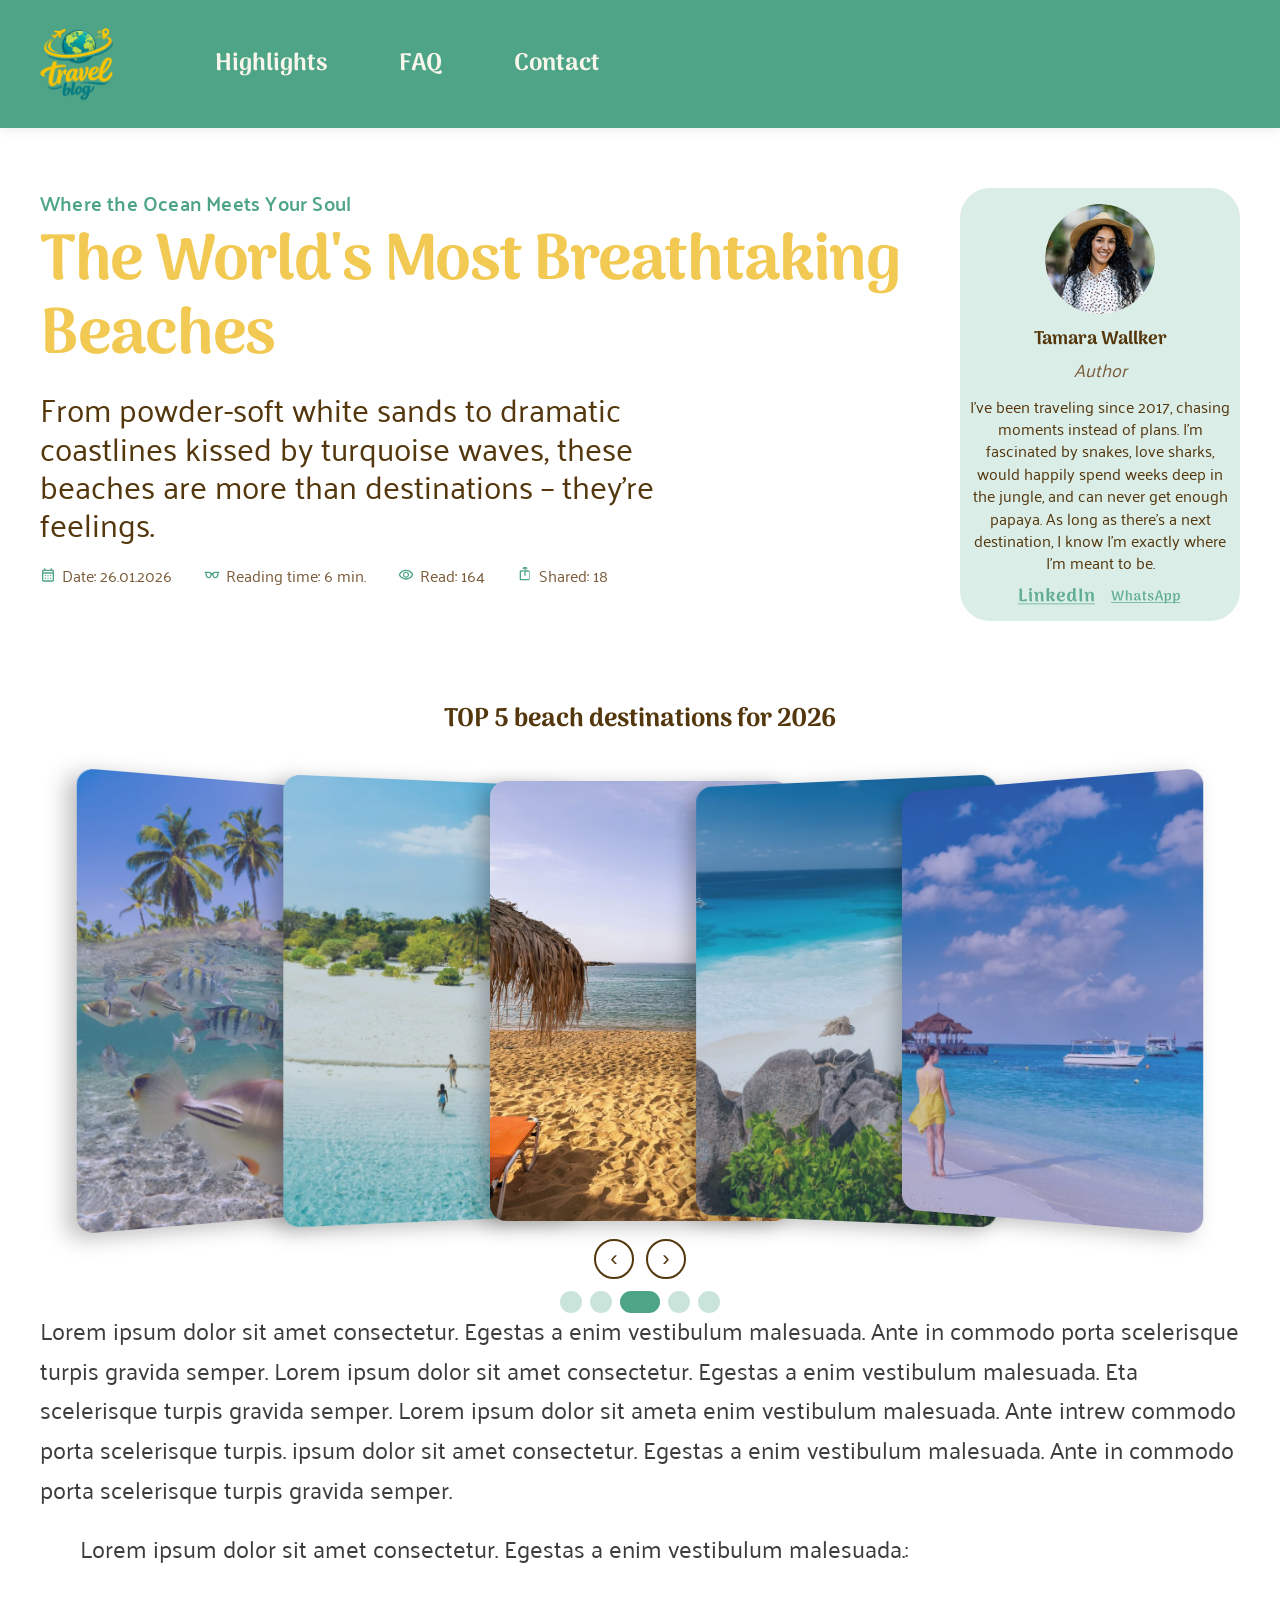
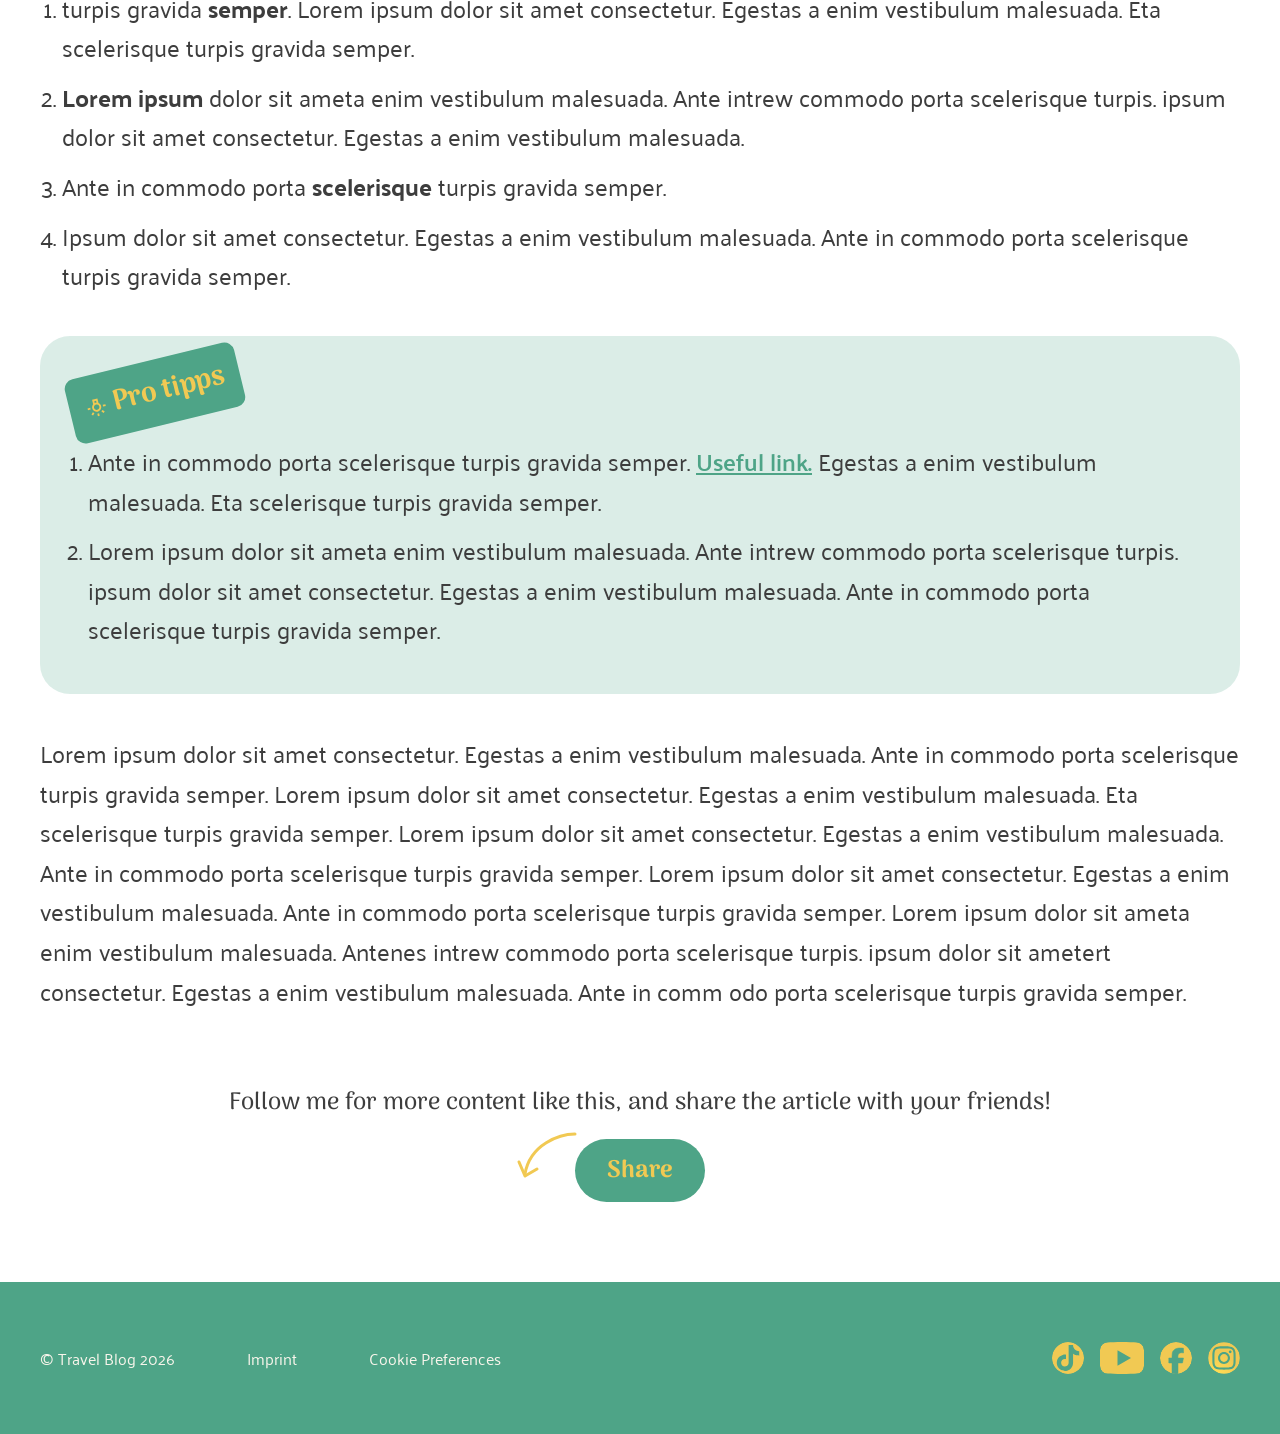
==== article1.html @ 092ed56b "design: add hover effect to the article carousel like in the Figma prototype" ====
<!DOCTYPE html>
<html lang="en">
<head>
  <meta charset="UTF-8">
  <meta name="viewport" content="width=device-width, initial-scale=1.0">
  <title>Breathtaking Beaches – Travel Blog</title>
  <link rel="preconnect" href="https://fonts.googleapis.com">
  <link rel="preconnect" href="https://fonts.gstatic.com" crossorigin>
  <link href="https://fonts.googleapis.com/css2?family=Arima:wght@400;500;600;700&family=Palanquin:wght@400;500;600;700&display=swap" rel="stylesheet">
  <link rel="stylesheet" href="font.css">
  <link rel="stylesheet" href="style.css">
  <link rel="icon" href="assets/images/logo.png" type="image/png">
</head>
<body>
  <header class="header">
    <div class="header-inner">
      <a href="index.html" class="logo">
        <img src="assets/images/logo.png" alt="Travel Blog" class="logo-img">
      </a>
      <nav class="nav desktop-nav">
        <a href="index.html#highlights">Highlights</a>
        <a href="index.html#faq">FAQ</a>
        <a href="index.html#contact">Contact</a>
      </nav>
    </div>
  </header>
  <!-- ARTIKELKOPF + AUTOR -->
  <section class="article-hero">
    <div class="article-hero-inner">
      <div class="article-content">
        <p class="article-kicker">Where the Ocean Meets Your Soul</p>
        <h1>The World's Most Breathtaking Beaches</h1>
        <p class="article-lead">From powder-soft white sands to dramatic coastlines kissed by turquoise waves, these beaches are more than destinations – they're feelings.</p>
        <div class="article-meta">
          <span><img src="assets/icons/calendar_month.svg" alt="" class="meta-icon" width="16" height="16"> Date: 26.01.2026</span>
          <span><img src="assets/icons/eyeglasses.svg" alt="" class="meta-icon" width="16" height="16"> Reading time: 6 min.</span>
          <span><img src="assets/icons/visibility.svg" alt="" class="meta-icon" width="16" height="16"> Read: 164</span>
          <span><img src="assets/icons/ios_share.svg" alt="" class="meta-icon" width="16" height="16"> Shared: 18</span>
        </div>
      </div>
      <aside class="author-card">
        <img src="assets/images/author.png" alt="Tamara Wallker" class="author-img">
        <h3>Tamara Wallker</h3>
        <p class="author-role">Author</p>
        <p class="author-bio">I've been traveling since 2017, chasing moments instead of plans. I'm fascinated by snakes, love sharks, would happily spend weeks deep in the jungle, and can never get enough papaya. As long as there's a next destination, I know I'm exactly where I'm meant to be.</p>
              <div class="author-links">
          <a href="#" class="author-linkedin" aria-label="LinkedIn"><img src="assets/icons/linkedin-link.svg" alt="LinkedIn" height="17"></a>
          <a href="#" class="author-whatsapp" aria-label="WhatsApp"><img src="assets/icons/whatsapp-link.svg" alt="WhatsApp" height="17"></a>
        </div>
      </aside>
    </div>
  </section>

  <!-- TOP-5-KARUSSELL -->
  <section class="article-carousel-section">
    <h2 class="article-section-title">TOP 5 beach destinations for 2026</h2>
    <div class="card-carousel" id="cardCarousel">
      <div class="card-track">
        <div class="dest-card pos-0"><img src="assets/images/carousel-fish.jpg" alt="Underwater tropical fish swimming near coral reef"></div>
        <div class="dest-card pos-1"><img src="assets/images/carousel-island.jpg" alt="Sandbar island with couple"></div>
        <div class="dest-card pos-2"><img src="assets/images/carousel-umbrellas.jpg" alt="Thatched umbrellas and loungers"></div>
        <div class="dest-card pos-3"><img src="assets/images/carousel-rocks.jpg" alt="Turquoise bay with granite rocks"></div>
        <div class="dest-card pos-4"><img src="assets/images/carousel-yellow-dress.jpg" alt="Woman in yellow dress on beach"></div>
      </div>
      <div class="card-nav">
        <button class="card-prev" id="cardPrev" aria-label="Previous">‹</button>
        <button class="card-next" id="cardNext" aria-label="Next">›</button>
      </div>
      <div class="card-dots" id="cardDots">
        <button class="dot active" data-i="0" aria-label="1"></button>
        <button class="dot" data-i="1" aria-label="2"></button>
        <button class="dot" data-i="2" aria-label="3"></button>
        <button class="dot" data-i="3" aria-label="4"></button>
        <button class="dot" data-i="4" aria-label="5"></button>
      </div>
    </div>
  </section>

  <!-- ARTIKELTEXT -->
  <section class="article-body">
    <p>Lorem ipsum dolor sit amet consectetur. Egestas a enim vestibulum malesuada. Ante in commodo porta scelerisque turpis gravida semper.  Lorem ipsum dolor sit amet consectetur. Egestas a enim vestibulum malesuada. Eta scelerisque turpis gravida semper.  Lorem ipsum dolor sit ameta enim vestibulum malesuada. Ante intrew commodo porta scelerisque turpis. ipsum dolor sit amet consectetur. Egestas a enim vestibulum malesuada. Ante in commodo porta scelerisque turpis gravida semper.</p>
    <p class="article-list-intro">Lorem ipsum dolor sit amet consectetur. Egestas a enim vestibulum malesuada.:</p>
    <ol>
      <li>turpis gravida <strong>semper</strong>.  Lorem ipsum dolor sit amet consectetur. Egestas a enim vestibulum malesuada. Eta scelerisque turpis gravida semper.</li>
      <li><strong>Lorem ipsum</strong> dolor sit ameta enim vestibulum malesuada. Ante intrew commodo porta scelerisque turpis. ipsum dolor sit amet consectetur. Egestas a enim vestibulum malesuada.</li>
      <li>Ante in commodo porta <strong>scelerisque</strong> turpis gravida semper.</li>
      <li>Ipsum dolor sit amet consectetur. Egestas a enim vestibulum malesuada. Ante in commodo porta scelerisque turpis gravida semper.</li>
    </ol>
    <div class="pro-tips">
      <div class="pro-tips-label"><img src="assets/icons/wb_incandescent.svg" alt="" width="22" height="22"> Pro tipps</div>
      <ol>
        <li>Ante in commodo porta scelerisque turpis gravida semper.  <a href="#" class="pro-tip-link">Useful link.</a> Egestas a enim vestibulum malesuada. Eta scelerisque turpis gravida semper.</li>
        <li>Lorem ipsum dolor sit ameta enim vestibulum malesuada. Ante intrew commodo porta scelerisque turpis. ipsum dolor sit amet consectetur. Egestas a enim vestibulum malesuada. Ante in commodo porta scelerisque turpis gravida semper.</li>
      </ol>
    </div>
    <p>Lorem ipsum dolor sit amet consectetur. Egestas a enim vestibulum malesuada. Ante in commodo porta scelerisque turpis gravida semper.  Lorem ipsum dolor sit amet consectetur. Egestas a enim vestibulum malesuada. Eta scelerisque turpis gravida semper. Lorem ipsum dolor sit amet consectetur. Egestas a enim vestibulum malesuada. Ante in commodo porta scelerisque turpis gravida semper.  Lorem ipsum dolor sit amet consectetur. Egestas a enim vestibulum malesuada. Ante in commodo porta scelerisque turpis gravida semper. Lorem ipsum dolor sit ameta enim vestibulum malesuada. Antenes intrew commodo porta scelerisque turpis. ipsum dolor sit ametert consectetur. Egestas a enim vestibulum malesuada. Ante in comm odo porta scelerisque turpis gravida semper.</p>
    <div class="share-box">
      <p>Follow me for more content like this, and share the article with your friends!</p>
      <div class="share-btn-wrap">
        <button class="btn-share">Share</button>
        <svg class="share-arrow" width="70" height="60" viewBox="0 0 70 60" fill="none" aria-hidden="true"><path d="M60 5C45 5 15 15 10 45" stroke="#F1C953" stroke-width="3" stroke-linecap="round"/><path d="M4 33L10 47L22 40" stroke="#F1C953" stroke-width="3" stroke-linecap="round" stroke-linejoin="round" fill="none"/></svg>
      </div>
    </div>
  </section>

  <footer class="footer">
    <div class="footer-inner">
      <div class="footer-left">
        <span>Imprint</span>
        <span>Cookie Preferences</span>
        <span class="footer-copyright">© Travel Blog 2026</span>
      </div>
      <div class="footer-social">
        <a href="#" aria-label="TikTok" class="social-icon">
          <img src="assets/icons/tiktok.svg" alt="TikTok" width="32" height="32">
        </a>
        <a href="#" aria-label="YouTube" class="social-icon">
          <img src="assets/icons/youtube.svg" alt="YouTube" width="44" height="32">
        </a>
        <a href="#" aria-label="Facebook" class="social-icon">
          <img src="assets/icons/facebook.svg" alt="Facebook" width="32" height="32">
        </a>
        <a href="#" aria-label="Instagram" class="social-icon">
          <img src="assets/icons/instagram.svg" alt="Instagram" width="32" height="32">
        </a>
      </div>
    </div>
  </footer>

  <nav class="bottom-nav mobile-only">
    <a href="index.html" class="bottom-nav-item active">
      <img src="assets/icons/nav-home.svg" alt="Home" width="24" height="24">
    </a>
    <a href="index.html#highlights" class="bottom-nav-item">
      <img src="assets/icons/nav-highlights.svg" alt="Highlights" width="24" height="24">
    </a>
    <a href="index.html#faq" class="bottom-nav-item">
      <img src="assets/icons/nav-faq.svg" alt="FAQ" width="24" height="24">
    </a>
    <a href="index.html#contact" class="bottom-nav-item">
      <img src="assets/icons/nav-contact.svg" alt="Contact" width="24" height="24">
    </a>
  </nav>

  <script src="script.js"></script>

  <script>
    // Stacked card carousel – exact Figma prototype behavior
    (function () {
      const track = document.querySelector('.card-track');
      if (!track) return;

      const cards = Array.from(track.querySelectorAll('.dest-card'));
      const dots  = Array.from(document.querySelectorAll('#cardDots .dot'));
      const N = cards.length;
      if (N === 0) return;

      // visualSlots[pos] = index of the card that currently sits in that visual slot
      // slot 0 = far left, slot 2 = center (large), slot 4 = far right
      let visualSlots = [0, 1, 2, 3, 4].slice(0, N);
      let isAnimating = false;
      const STEP_MS = 560; // match CSS transition duration

      function render() {
        visualSlots.forEach(function (cardIndex, pos) {
          var card = cards[cardIndex];
          if (!card) return;
          card.classList.remove('pos-0', 'pos-1', 'pos-2', 'pos-3', 'pos-4');
          card.classList.add('pos-' + pos);
        });
        var centerCardIndex = visualSlots[Math.min(2, visualSlots.length - 1)];
        dots.forEach(function (dot, i) {
          dot.classList.toggle('active', i === centerCardIndex);
        });
      }

      function next() {
        visualSlots.unshift(visualSlots.pop());
        render();
      }

      function prev() {
        visualSlots.push(visualSlots.shift());
        render();
      }

      // Rotate shortest path so animation is visible step-by-step
      function goToCard(targetIndex) {
        if (isAnimating) return;
        var centerPos = Math.min(2, visualSlots.length - 1);
        if (visualSlots[centerPos] === targetIndex) return;

        // Find current position of target in visualSlots
        var currentPos = visualSlots.indexOf(targetIndex);
        if (currentPos === -1) return;

        // Wie viele Schritte braucht die Karte bis zur Mitte?
        // next() schiebt alle Karten nach rechts, prev() nach links
        var stepsNext = (centerPos - currentPos + N) % N;
        var stepsPrev = (currentPos - centerPos + N) % N;
        var useNext = stepsNext <= stepsPrev;
        var steps = useNext ? stepsNext : stepsPrev;

        isAnimating = true;
        var step = 0;
        function doStep() {
          if (step >= steps) {
            isAnimating = false;
            return;
          }
          if (useNext) next();
          else prev();
          step++;
          if (step < steps) {
            setTimeout(doStep, STEP_MS);
          } else {
            isAnimating = false;
          }
        }
        doStep();
      }

      var prevBtn = document.getElementById('cardPrev');
      var nextBtn = document.getElementById('cardNext');
      if (prevBtn) prevBtn.addEventListener('click', function () {
        if (isAnimating) return;
        prev();
        restartAuto();
      });
      if (nextBtn) nextBtn.addEventListener('click', function () {
        if (isAnimating) return;
        next();
        restartAuto();
      });

      cards.forEach(function (card, i) {
        card.addEventListener('click', function () {
          goToCard(i);
          restartAuto();
        });
      });

      // Hover-Effekt wie im Figma-Prototyp: Bewegt sich die Maus über eine seitliche Karte,
      // wandert sie in die Mitte. Nur auf Geräten mit Maus. Es zählt nur echte Mausbewegung
      // (mousemove), damit nichts passiert, wenn sich Karten unter dem ruhenden Mauszeiger verschieben.
      if (window.matchMedia('(hover: hover)').matches) {
        cards.forEach(function (card, i) {
          var hoverTimer = null;
          card.addEventListener('mousemove', function (e) {
            // Chrome meldet nach dem Verschieben der Karten ein "künstliches" mousemove ohne Bewegung: ignorieren
            if (!e.movementX && !e.movementY) return;
            if (isAnimating || hoverTimer || card.classList.contains('pos-2')) return;
            hoverTimer = setTimeout(function () {
              hoverTimer = null;
              if (!card.classList.contains('pos-2')) goToCard(i);
            }, 220);
          });
          card.addEventListener('mouseleave', function () {
            clearTimeout(hoverTimer);
            hoverTimer = null;
          });
        });
      }

      dots.forEach(function (dot, i) {
        dot.addEventListener('click', function () {
          goToCard(i);
          restartAuto();
        });
      });

      // Auto-play every 4 seconds
      var autoTimer = null;
      function startAuto() {
        stopAuto();
        autoTimer = setInterval(function () {
          if (!isAnimating) next();
        }, 4000);
      }
      function stopAuto() {
        if (autoTimer) {
          clearInterval(autoTimer);
          autoTimer = null;
        }
      }
      function restartAuto() {
        stopAuto();
        startAuto();
      }

      track.addEventListener('mouseenter', stopAuto);
      track.addEventListener('mouseleave', startAuto);

      // Touch swipe on card track
      var touchX = 0;
      track.addEventListener('touchstart', function (e) {
        touchX = e.changedTouches[0].screenX;
        stopAuto();
      }, { passive: true });
      track.addEventListener('touchend', function (e) {
        var diff = e.changedTouches[0].screenX - touchX;
        if (Math.abs(diff) > 40 && !isAnimating) {
          if (diff < 0) next();
          else prev();
        }
        startAuto();
      }, { passive: true });

      render();
      setTimeout(startAuto, 500);
    })();
  </script>


</body>
</html>
---- font.css ----
/* arima-regular - latin */
@font-face {
  font-display: swap;
  font-family: 'Arima';
  font-style: normal;
  font-weight: 400;
  src: url('assets/fonts/arima-v7-latin-regular.woff2') format('woff2');
}
/* arima-500 - latin */
@font-face {
  font-display: swap;
  font-family: 'Arima';
  font-style: normal;
  font-weight: 500;
  src: url('assets/fonts/arima-v7-latin-500.woff2') format('woff2');
}
/* arima-600 - latin */
@font-face {
  font-display: swap;
  font-family: 'Arima';
  font-style: normal;
  font-weight: 600;
  src: url('assets/fonts/arima-v7-latin-600.woff2') format('woff2');
}
/* arima-700 - latin */
@font-face {
  font-display: swap;
  font-family: 'Arima';
  font-style: normal;
  font-weight: 700;
  src: url('assets/fonts/arima-v7-latin-700.woff2') format('woff2');
}
/* palanquin-dark-regular - latin */
@font-face {
  font-display: swap;
  font-family: 'Palanquin Dark';
  font-style: normal;
  font-weight: 400;
  src: url('assets/fonts/palanquin-dark-v17-latin-regular.woff2') format('woff2');
}
/* palanquin-dark-500 - latin */
@font-face {
  font-display: swap;
  font-family: 'Palanquin Dark';
  font-style: normal;
  font-weight: 500;
  src: url('assets/fonts/palanquin-dark-v17-latin-500.woff2') format('woff2');
}
/* palanquin-dark-600 - latin */
@font-face {
  font-display: swap;
  font-family: 'Palanquin Dark';
  font-style: normal;
  font-weight: 600;
  src: url('assets/fonts/palanquin-dark-v17-latin-600.woff2') format('woff2');
}
/* palanquin-dark-700 - latin */
@font-face {
  font-display: swap;
  font-family: 'Palanquin Dark';
  font-style: normal;
  font-weight: 700;
  src: url('assets/fonts/palanquin-dark-v17-latin-700.woff2') format('woff2');
}
/* palanquin-regular - latin */
@font-face {
  font-display: swap;
  font-family: 'Palanquin';
  font-style: normal;
  font-weight: 400;
  src: url('assets/fonts/palanquin-v17-latin-regular.woff2') format('woff2');
}
/* palanquin-500 - latin */
@font-face {
  font-display: swap;
  font-family: 'Palanquin';
  font-style: normal;
  font-weight: 500;
  src: url('assets/fonts/palanquin-v17-latin-500.woff2') format('woff2');
}
/* palanquin-600 - latin */
@font-face {
  font-display: swap;
  font-family: 'Palanquin';
  font-style: normal;
  font-weight: 600;
  src: url('assets/fonts/palanquin-v17-latin-600.woff2') format('woff2');
}
/* palanquin-700 - latin */
@font-face {
  font-display: swap;
  font-family: 'Palanquin';
  font-style: normal;
  font-weight: 700;
  src: url('assets/fonts/palanquin-v17-latin-700.woff2') format('woff2');
}
---- style.css ----
/* ===== Layout für große Bildschirme ===== */
/* Header & Footer: randlos (Hintergrund volle Breite), Inhalt überall auf EINER Linie:
   Inhaltsbreite 1200px (Figma: Carousel/Footer-Inhalt = 1200px), zentriert, seitlicher Abstand 20px */

:root {
  --gutter: 20px;
  --content-max: 1240px;   /* 1200px Inhalt + 2 x 20px Abstand (border-box) */
  --max-width: 1240px;
  --teal: #4EA487;
  --yellow: #F1C953;
  --brown: #54370D;
  --brown-light: #7a5c3a;
  --white: #FFFFFF;
  --header-height: 128px;
  --teal-dark: #3d8a6f;
  --transition: 0.25s ease;
}

/* ===== Reset ===== */
*, *::before, *::after {
  margin: 0;
  padding: 0;
  box-sizing: border-box;
}

html {
  scroll-behavior: smooth;
  height: 100%;
}

main { flex: 1 0 auto; width: 100%; }
body {
  font-family: 'Palanquin', sans-serif;
  color: var(--brown);
  background: var(--white);
  line-height: 1.5;
  overflow-x: hidden;
  padding-bottom: 0;
  /* Sticky Footer: Body füllt die volle Viewport-Höhe */
  min-height: 100vh;
  display: flex;
  flex-direction: column;
}

h1, h2, h3, h4 {
  font-family: 'Arima', serif;
  font-weight: 700;
}

a {
  text-decoration: none;
  color: inherit;
  transition: color var(--transition);
}

button, a, input, textarea, select {
  cursor: pointer;
  transition: all var(--transition);
}

img {
  max-width: 100%;
  display: block;
}

/* ===== Hilfsklassen ===== */
.desktop-only { display: block; }
.mobile-only { display: none; }

@media (max-width: 768px) {
  .desktop-only { display: none !important; }
  .mobile-only { display: flex !important; }
}

/* ===== Kopfzeile ===== */
.header {
  background: var(--teal);
  height: var(--header-height);
  width: 100%;
  position: sticky;
  top: 0;
  z-index: 100;
  box-shadow: 0 2px 10px rgba(0,0,0,0.08);
}

.header-inner {
  max-width: var(--content-max);
  margin: 0 auto;
  padding: 0 var(--gutter);
  height: 100%;
  display: flex;
  align-items: center;
  justify-content: flex-start;
  gap: 102px;
}

.logo {
  display: flex;
  align-items: center;
  height: 72px;
}

.logo-img {
  height: 72px;
  width: auto;
  object-fit: contain;
  max-width: none;
}

.logo-text {
  font-family: 'Arima', serif;
  font-size: 1.5rem;
  font-weight: 700;
  color: var(--yellow);
  display: none;
}

.nav {
  display: flex;
  gap: 72px;
}

.nav a {
  color: #F8F5EB;
  font-family: 'Arima', serif;
  font-size: 1.5rem;
  font-weight: 700;
  line-height: 0.8;
  position: relative;
  transition: color 0.2s ease, transform 0.2s ease;
  padding: 8px 0;   /* symmetrisch, damit der Text auf einer Ebene mit dem Logo liegt */
}

/* Hand-drawn yellow squiggle underline (Figma's actual asset, not a straight line) – hidden by default, appears on hover/active */
.nav a::after {
  content: '';
  position: absolute;
  left: -2%;
  bottom: -6px;
  width: 104%;
  height: 16px;
  background-repeat: no-repeat;
  background-position: left center;
  background-size: 100% 100%;
  opacity: 0;
  transform: scaleX(0.6);
  transform-origin: left center;
  transition: transform 0.28s ease, opacity 0.28s ease;
  pointer-events: none;
}

/* Each nav word uses the squiggle asset proportioned to its own width, exactly as exported from Figma */
.nav a:nth-of-type(1)::after { background-image: url('assets/icons/Vector 11.svg'); }      /* Highlights */
.nav a:nth-of-type(2)::after { background-image: url('assets/icons/Vector 11 (1).svg'); }  /* FAQ */
.nav a:nth-of-type(3)::after { background-image: url('assets/icons/Vector 12.svg'); }      /* Contact */

.nav a:hover,
.nav a:focus-visible {
  color: var(--yellow);
  animation: navWiggle 0.3s ease;
}

.nav a:hover::after,
.nav a:focus-visible::after {
  transform: scaleX(1);
  opacity: 1;
}

/* Active section = solid yellow text only, no underline (confirmed by Contact/FAQ/Highlights 3-state exports) */
.nav a.active {
  color: var(--yellow);
}

@keyframes navWiggle {
  0%, 100% { transform: translateX(0); }
  25% { transform: translateX(-2px); }
  75% { transform: translateX(2px); }
}

.nav a:focus-visible {
  outline: 2px solid var(--yellow);
  outline-offset: 4px;
}

.menu-btn {
  background: none;
  border: none;
  width: 32px;
  height: 24px;
  display: none;
  flex-direction: column;
  justify-content: space-between;
  padding: 0;
}

.menu-btn span {
  display: block;
  height: 3px;
  background: var(--yellow);
  border-radius: 2px;
  transition: var(--transition);
}

/* Mobiles Menü */
.mobile-menu {
  display: none;
  position: fixed;
  top: var(--header-height);
  left: 0;
  right: 0;
  background: var(--teal);
  flex-direction: column;
  padding: 16px 24px 24px;
  gap: 16px;
  z-index: 99;
  box-shadow: 0 8px 20px rgba(0,0,0,0.15);
}

.mobile-menu.open {
  display: flex;
}

.mobile-link {
  color: #F8F5EB;
  font-family: 'Arima', serif;
  font-size: 1.25rem;
  font-weight: 700;
  padding: 8px 0;
}

.mobile-link:hover {
  color: var(--yellow);
}

/* ===== Startbereich ===== */
.hero {
  background: var(--yellow);
  min-height: 320px;
  height: 40vh;
  max-height: 480px;
}

@media (max-width: 768px) {
  .hero {
    min-height: 220px;
    height: 30vh;
  }
}

/* ===== Gemeinsame Abschnittsstile ===== */
.section-header {
  width: 100%;
  box-sizing: border-box;
  text-align: center;
  margin-bottom: 40px;
  padding: 0 20px;
}

.section-header-top {
  display: flex;
  justify-content: center;
  align-items: center;
  column-gap: 12px;
}


.section-icon {
  font-size: 2rem;
  line-height: 1;
  display: flex;
  align-items: center;
}

.section-icon svg {
  display: block;
}

.section-header-top {
  margin-bottom: 12px;
}

.section-header h2 {
  font-size: 2.5rem;
  color: var(--teal);
  margin: 0;
  line-height: 1.2;
}

.section-desc {
  max-width: 640px;
  margin: 16px auto 0;
  color: var(--brown);
  font-size: 1.05rem;
  line-height: 1.6;
}

@media (min-width: 769px) {
  .section-header h2 {
    font-size: 3.25rem;
  }
  .section-desc {
    max-width: 980px;
    font-size: 1.5rem;
    font-weight: 500;
  }
}

/* ===== Highlights / Karussell ===== */
.highlights {
  padding: 64px 20px 56px;
  background: var(--white);
}

.carousel-wrapper {
  max-width: 1200px;           /* Figma: Carousel Photos 1200 x 533 */
  margin: 0 auto;
  position: relative;
}

.carousel {
  position: relative;
  container-type: inline-size;  /* alle Maße unten skalieren mit der Breite (1200px = 100cqw) */
  border-radius: 0 100px 0 0;   /* Figma: nur oben rechts 100px */
  overflow: hidden;
  aspect-ratio: 1200 / 533;
  background: #e8e8e8;
  transform: translateZ(0);
  cursor: pointer;
}

.carousel-slide {
  position: absolute;
  inset: 0;
  opacity: 0;
  transform: scale(1.04);
  transition: opacity 0.75s cubic-bezier(0.4, 0, 0.2, 1),
              transform 0.75s cubic-bezier(0.4, 0, 0.2, 1);
  pointer-events: none;
  will-change: opacity, transform;
  z-index: 0;
}

.carousel-slide.active {
  opacity: 1;
  transform: scale(1);
  pointer-events: auto;
  z-index: 2;
}

.carousel-slide.is-leaving {
  opacity: 0;
  transform: scale(1.04);
  z-index: 1;
  pointer-events: none;
}

.carousel-slide img {
  width: 100%;
  height: 100%;
  object-fit: cover;
  display: block;
}

/* Textkasten (Figma "Some text"): 881 x 229, x=38, y=54, padding 16/24, gap 8, weiss 10 % */
.slide-overlay {
  position: absolute;
  left: 3.1667cqw;              /* 38 / 1200 */
  top: 4.5cqw;                  /* 54 / 1200 */
  width: 73.4167cqw;            /* 881 / 1200 */
  box-sizing: border-box;
  z-index: 4;
  display: flex;
  flex-direction: column;
  gap: 0.6667cqw;               /* 8px */
  padding: 1.3333cqw 2cqw;      /* 16px 24px */
  background: rgba(255, 255, 255, 0.1);
  backdrop-filter: blur(16px);
  -webkit-backdrop-filter: blur(16px);
  border-radius: 0;
}

.slide-overlay h3 {
  font-family: 'Palanquin Dark', 'Palanquin', sans-serif;
  font-weight: 600;
  font-size: 4cqw;              /* 48px */
  line-height: 1;               /* 100 % */
  color: #FFFFFF;
  margin: 0;
  text-shadow: none;
}

.slide-overlay p {
  font-family: 'Palanquin', sans-serif;
  font-weight: 400;
  font-size: 2.3333cqw;         /* 28px */
  line-height: 1.1;             /* 110 % */
  color: #FFFFFF;
  margin: 0;
  text-shadow: none;
  display: -webkit-box;
  -webkit-line-clamp: 3;
  -webkit-box-orient: vertical;
  overflow: hidden;
  padding-bottom: 0.14em;       /* Unterlängen (g, y) der letzten Zeile nicht abschneiden */
  margin-bottom: -0.14em;
}

/* Punkte (Figma "Caroussel pionts"): 28px, Abstand 22px, Mitte y=475 von 533 */
.carousel-dots {
  position: absolute;
  left: 50%;
  bottom: 3.6667cqw;            /* 44px */
  transform: translateX(-50%);
  display: flex;
  justify-content: center;
  align-items: center;
  gap: 1.8333cqw;               /* 22px */
  z-index: 10;
  margin: 0;
  pointer-events: auto;
}

.dot {
  width: 2.3333cqw;             /* 28px */
  height: 2.3333cqw;
  border-radius: 50%;
  border: none;
  background: #FFFFFF;
  padding: 0;
  cursor: pointer;
  transition: width 0.4s cubic-bezier(0.4, 0, 0.2, 1),
              background 0.35s ease,
              transform 0.25s ease;
}

.dot.active {
  background: #F1C953;
  width: 3.3333cqw;             /* 40px */
  border-radius: 1.6667cqw;
}

.dot:hover:not(.active) {
  transform: scale(1.12);
}

@media (max-width: 768px) {
  .highlights {
    padding: 48px 20px 40px;   /* Figma mobil: 335px Karussell auf 375px = 20px Rand */
  }
  .section-header h2 {
    font-size: 2rem;
  }
  /* Mobile-Frame laut Figma: 335 x 533 (100cqw = 335px) */
  .carousel {
    aspect-ratio: 335 / 533;
    border-radius: 0 29.85cqw 0 0;   /* 100 / 335 */
  }
  .slide-overlay {
    left: 4.1791cqw;                 /* 14 / 335 */
    top: 27.7612cqw;                 /* 93 / 335 */
    width: 91.6418cqw;               /* 307 / 335 */
    padding: 4.7761cqw;              /* 16px */
    gap: 2.3881cqw;                  /* 8px */
  }
  .slide-overlay h3 {
    font-size: 8.3582cqw;            /* 28px */
  }
  .slide-overlay p {
    font-size: 5.9701cqw;            /* 20px */
  }
  /* Punkte kleiner als im Figma-Wert (28px), damit sie im Verhältnis zu Überschrift und Text nicht riesig wirken */
  .carousel-dots {
    bottom: 5.9701cqw;               /* 20px */
    gap: 3.5821cqw;                  /* 12px */
  }
  .dot {
    width: 4.7761cqw;                /* 16px */
    height: 4.7761cqw;
  }
  .dot.active {
    width: 7.1642cqw;                /* 24px */
    border-radius: 2.3881cqw;
  }
}

/* ===== FAQ ===== */
.faq {
  padding: 60px 20px 80px;
  background: var(--white);
}

.faq-list {
  max-width: 1200px;
  margin: 0 auto;
  display: flex;
  flex-direction: column;
  gap: 32px;
}

.faq-item {
  background: var(--yellow);
  border-radius: 12px;
  overflow: hidden;
}

.faq-question {
  width: 100%;
  background: none;
  border: none;
  padding: 18px 20px;
  text-align: left;
  font-family: 'Palanquin', sans-serif;
  font-size: 1.05rem;
  font-weight: 700;
  color: var(--brown);
  display: flex;
  justify-content: space-between;
  align-items: center;
  gap: 12px;
}

@media (min-width: 769px) {
  .faq-question {
    font-size: 1.5rem;
  }
  .faq-answer p {
    font-size: 1.15rem;
  }
}

.faq-icon {
  font-size: 1rem;
  transition: transform var(--transition);
  flex-shrink: 0;
}

.faq-item.open .faq-icon {
  transform: rotate(180deg);
}

.faq-answer {
    /* Gelbe Fläche erweitert sich nach unten */
  display: grid;
  grid-template-rows: 0fr;
  transition: grid-template-rows 0.35s ease;
}

.faq-item.open .faq-answer {
  grid-template-rows: 1fr;
}

.faq-answer p {
  overflow: hidden;
  margin: 0 20px;
  padding: 0;
  font-size: 1rem;
  color: var(--brown-light);
  line-height: 1.5;
  background: #fff;
  border-radius: 8px;
  transition: padding 0.35s ease, margin 0.35s ease;
}

.faq-item.open .faq-answer p {
  padding: 14px 16px;
  margin: 0 20px 16px;
}

/* ===== Kontakt ===== */
.contact {
  padding: 60px 20px 40px;
  background: var(--white);
}

.contact-form {
  max-width: 1100px;
  margin: 0 auto;
  width: 100%;
}

.form-row {
  display: grid;
  grid-template-columns: 1fr 1fr;
  gap: 24px;
  margin-bottom: 24px;
}

.form-group {
  margin-bottom: 24px;
}

.form-group label {
  display: block;
  font-size: 1.5rem;
  font-weight: 500;
  color: var(--brown);
  margin-bottom: 17px;
}

.form-group input,
.form-group textarea {
  width: 100%;
  border: none;
  border-bottom: 1px solid var(--brown);
  background: transparent;
  padding: 8px 0;
  font-family: inherit;
  font-size: 1rem;
  color: var(--brown);
  outline: none;
  transition: border-color var(--transition);
}

.form-group input::placeholder,
.form-group textarea::placeholder {
  color: var(--teal);
  opacity: 1;
}

.form-group input:focus,
.form-group textarea:focus {
  border-bottom-color: var(--teal);
}

.form-group textarea {
  resize: vertical;
  min-height: 80px;
}

.form-checkbox {
  display: flex;
  align-items: flex-start;
  gap: 10px;
  margin-bottom: 28px;
  font-size: 1rem;
  color: var(--brown-light);
}

.form-checkbox input {
  appearance: none;
  -webkit-appearance: none;
  margin-top: 3px;
  width: 18px;
  height: 18px;
  flex-shrink: 0;
  border: 2px solid var(--brown);
  border-radius: 4px;
  background: #fff;
  cursor: pointer;
  position: relative;
  transition: all 0.15s ease;
}

.form-checkbox input:checked {
  background: var(--teal);
  border-color: var(--teal);
}

.form-checkbox input:checked::after {
  content: '';
  position: absolute;
  left: 4px;
  top: 0px;
  width: 6px;
  height: 10px;
  border: solid var(--yellow);
  border-width: 0 2px 2px 0;
  transform: rotate(45deg);
}

.form-checkbox a {
  color: var(--teal);
  text-decoration: underline;
}

.form-checkbox a:hover,
.form-checkbox a:focus-visible {
  font-weight: 700;
}

.privacy-error {
  display: block;
  color: #D9364A;
  font-size: 1rem;
  margin-top: -8px;
  margin-bottom: 8px;
}

.btn-send {
  display: block;
  margin: 0 auto;
  background: var(--teal);
  color: var(--yellow);
  font-family: 'Arima', serif;
  font-size: 1.5rem;
  font-weight: 700;
  letter-spacing: 0.05em;
  padding: 10px 24px;
  min-width: 139px;
  height: 48px;
  border: none;
  border-radius: 40px;
  transition: all var(--transition);
}

.btn-send:hover:not(:disabled) {
  background: #3d8a6f;
  transform: translateY(-1px);
  box-shadow: 0 6px 18px rgba(78, 164, 135, 0.5);
}

.btn-send:focus-visible {
  outline: 2px solid var(--yellow);
  outline-offset: 3px;
}

.btn-send:disabled {
  background: transparent;
  border: 1px solid rgba(48, 48, 48, 0.5);
  color: #737373;
  cursor: not-allowed;
}

.btn-send:disabled:hover {
  background: transparent;
  transform: none;
}

.form-success {
  text-align: center;
  margin-top: 24px;
  padding: 16px;
  background: #e8f5e9;
  color: var(--teal-dark);
  border-radius: 12px;
  font-weight: 500;
}

@media (max-width: 600px) {
  .form-row {
    grid-template-columns: 1fr;
    gap: 0;
  }
}

/* ===== Fußzeile ===== */
.footer {
  background: var(--teal);
  color: #F8F5EB;
  padding: 40px 0;
  margin-top: auto; /* sticky-footer: sticks to bottom */
  width: 100%;
}
@media (min-width: 1200px) {
  .footer {
    padding: 60px 0;
  }
}

.footer-inner {
  max-width: var(--content-max);
  margin: 0 auto;
  padding: 0 var(--gutter);
  display: flex;
  justify-content: space-between;
  align-items: center;
  flex-wrap: wrap;
  gap: 16px;
}

.footer-left {
  display: flex;
  align-items: center;
  gap: 72px;
  font-size: 1rem;
}

.footer-copyright {
  order: -1;
}

.footer-left a:hover {
  color: var(--yellow);
}

.footer-social {
  display: flex;
  gap: 16px;
}

.social-icon {
  display: flex;
  align-items: center;
  justify-content: center;
  line-height: 0;
  width: 32px;
  height: 32px;
  border-radius: 50%;
  overflow: hidden;
}
.social-icon img {
  width: 100%;
  height: 100%;
  object-fit: cover;
  border-radius: 50%;
}
.social-icon[aria-label="YouTube"] {
  width: 44px;
  border-radius: 8px;
}
.social-icon[aria-label="YouTube"] img {
  border-radius: 8px;
}

.social-icon svg {
  display: block;
}

.social-icon:hover {
  transform: translateY(-2px);
  box-shadow: 0 4px 8px rgba(0,0,0,0.15);
}

@media (max-width: 600px) {
  .footer-inner {
    align-items: flex-end;
    text-align: left;
  }
  .footer-left {
    flex-direction: column;
    align-items: flex-start;
    gap: 8px;
  }
  .footer-copyright {
    order: 1;
  }
  .social-icon img {
    width: 24px;
    height: 24px;
  }
  .social-icon[aria-label="YouTube"] img {
    width: 33px;
    height: 24px;
  }
}

/* ===== Untere Navigation (Mobil) ===== */
.bottom-nav {
  display: none;
  position: fixed;
  bottom: 0;
  left: 0;
  right: 0;
  height: 72px;
  background: var(--yellow);
  z-index: 100;
  justify-content: space-around;
  align-items: center;
  padding: 0 8px;
  box-shadow: 0 -4px 20px rgba(0,0,0,0.1);
}

.bottom-nav-item {
  display: flex;
  flex-direction: column;
  align-items: center;
  justify-content: center;
  width: 56px;
  height: 56px;
  color: var(--teal);
  border-radius: 12px;
  transition: background var(--transition);
}

.bottom-nav-item svg {
  width: 26px;
  height: 26px;
}

.bottom-nav-item.active,
.bottom-nav-item:hover {
  background: rgba(78, 164, 135, 0.15);
}

@media (max-width: 768px) {
  .bottom-nav {
    display: flex;
  }
  /* Footer reicht bis ganz nach unten; der Platz für die fixierte Navigation (72px) liegt IM Footer */
  .footer {
    padding-bottom: 112px;
  }
}

/* Fokus-Sichtbarkeit */
a:focus-visible,
button:focus-visible,
input:focus-visible,
textarea:focus-visible {
  outline: 2px solid var(--teal);
  outline-offset: 2px;
}

/* Responsive Navigation */
@media (max-width: 768px) {
  .nav {
    display: none;
  }
  /* Logo zentriert, kein Hamburger-Menü */
  .header-inner {
    justify-content: center;
  }
}


/* ===== Artikelseiten ===== */
.article-hero {
  padding: 60px 0 40px;
  background: #fff;
}

.article-hero-inner {
  max-width: var(--content-max);
  margin: 0 auto;
  padding: 0 var(--gutter);
  display: grid;
  grid-template-columns: 1fr 280px;
  gap: 40px;
  align-items: start;
}

.article-kicker {
  font-family: 'Palanquin', sans-serif;
  font-size: 1.25rem;
  font-weight: 600;
  color: var(--teal);
  margin-bottom: 8px;
}

.article-content h1 {
  font-size: 4rem;
  color: var(--yellow);
  line-height: 1.15;
  margin-bottom: 16px;
}

.article-lead {
  font-size: 2rem;
  color: var(--brown);
  line-height: 1.2;
  margin-bottom: 20px;
  max-width: 640px;
}

.article-meta {
  display: flex;
  flex-wrap: wrap;
  gap: 16px 32px;
  font-size: 1rem;
  color: var(--brown-light);
}

.article-meta span {
  display: inline-flex;
  align-items: center;
  gap: 6px;
}

.meta-icon {
  display: inline-block;
  width: 16px;
  height: 16px;
  flex: none;
}

.author-card {
  background: rgba(78, 164, 135, 0.2);
  border-radius: 30px;
  padding: 16px 8px;
  text-align: center;
}

.author-img {
  width: 110px;
  height: 110px;
  border-radius: 50%;
  object-fit: cover;
  margin: 0 auto 12px;
  display: block;
}

.author-card h3 {
  font-size: 1.15rem;
  color: var(--brown);
  margin-bottom: 2px;
}

.author-role {
  font-size: 1.125rem;
  color: var(--brown-light);
  margin-bottom: 12px;
}

.author-bio {
  font-size: 1rem;
  color: var(--brown);
  line-height: 1.4;
}

.author-links {
  display: flex;
  justify-content: center;
  gap: 16px;
  margin-top: 14px;
}

.author-linkedin,
.author-whatsapp {
  display: inline-block;
  opacity: 0.85;
  transition: opacity var(--transition);
}

.author-linkedin:hover,
.author-whatsapp:hover {
  opacity: 1;
}

.article-carousel-section {
  padding: 40px 20px 60px;
  text-align: center;
  overflow-x: clip;   /* Die äußeren Karten ragten rechts über den Bildschirm und erzeugten seitliches Scrollen */
}

.article-section-title {
  font-size: 1.6rem;
  color: var(--brown);
  margin-bottom: 32px;
}

.card-carousel {
  max-width: 1150px;
  margin: 0 auto;
  position: relative;
  height: 460px;
}

.card-track {
  display: flex;
  justify-content: center;
  align-items: center;
  height: 460px;
  position: relative;
  width: 100%;
  perspective: 1400px;          /* Figma: Karten bleiben senkrecht (3D-Fächer, kein 2D-Rotate) */
}

.dest-card {
  position: absolute;
  width: 300px;
  height: 440px;
  border-radius: 16px;
  overflow: hidden;
  box-shadow: -9px 5px 20px rgba(0,0,0,0.25);
  transition: transform 0.55s cubic-bezier(0.25, 0.8, 0.25, 1),
              z-index 0s;
  cursor: pointer;
  left: 50%;
  top: 50%;
  margin-left: -150px;
  margin-top: -220px;
}

.dest-card img {
  width: 100%;
  height: 100%;
  object-fit: cover;
  display: block;
  pointer-events: none;
}

/* Positionsklassen des Karussells */
.dest-card.pos-0 {
  transform: translateX(-404px) rotateY(32deg);
  z-index: 1;
}
.dest-card.pos-1 {
  transform: translateX(-202px) rotateY(16deg);
  z-index: 2;
}
.dest-card.pos-2 {
  transform: translateX(0) rotateY(0deg);
  z-index: 3;
}
.dest-card.pos-3 {
  transform: translateX(202px) rotateY(-16deg);
  z-index: 4;
}
.dest-card.pos-4 {
  transform: translateX(404px) rotateY(-32deg);
  z-index: 5;
}

/* Nicht-aktive Karten bekommen einen leichten Farbschleier, wie im Figma-Referenzbild */
.dest-card::after {
  content: '';
  position: absolute;
  inset: 0;
  background: rgba(120, 110, 200, 0.35);
  opacity: 1;
  transition: opacity 0.55s ease;
  pointer-events: none;
}
.dest-card.pos-2::after {
  opacity: 0;
}
.dest-card.pos-1::after,
.dest-card.pos-3::after {
  background: rgba(90, 140, 190, 0.28);
}

.card-nav {
  margin-top: 8px;
  display: flex;
  justify-content: center;
  align-items: center;
  gap: 12px;
}

.card-prev, .card-next {
  width: 40px;
  height: 40px;
  border-radius: 50%;
  border: 2px solid var(--brown);
  background: #fff;
  font-size: 1.4rem;
  color: var(--brown);
  cursor: pointer;
  transition: all 0.15s ease;
  line-height: 1;
}

.card-prev:hover, .card-next:hover {
  background: var(--teal);
  border-color: var(--teal);
  color: #FFFFFF;
}

.card-dots {
  display: flex;
  justify-content: center;
  gap: 8px;
  margin-top: 12px;
}

.card-dots .dot {
  width: 22px;
  height: 22px;
  border-radius: 50px;
  background: rgba(78, 164, 135, 0.3);
  border: none;
  cursor: pointer;
  transition: width 0.35s cubic-bezier(0.4, 0, 0.2, 1),
              background 0.3s ease;
}

.card-dots .dot.active {
  width: 40px;
  background: #4EA487;
}

.article-video-section {
  padding: 20px 20px 40px;
}

.video-wrapper {
  position: relative;
  max-width: 931px;
  margin: 0 auto;
  border-radius: 53px;
  overflow: hidden;
  aspect-ratio: 931/449;
  background: #111;
  box-shadow: 0 12px 40px rgba(0,0,0,0.2);
}

.video-wrapper video {
  width: 100%;
  height: 100%;
  display: block;
  object-fit: cover;
  border-radius: 53px;
}

.video-wrapper iframe {
  width: 100%;
  height: 100%;
  display: block;
}

.video-play-btn {
  position: absolute;
  inset: 0;
  margin: auto;
  width: 146px;
  height: 146px;
  border: none;
  background: transparent;
  cursor: pointer;
  display: flex;
  align-items: center;
  justify-content: center;
  z-index: 2;
  transition: opacity 0.25s ease, transform 0.25s ease;
}
.video-play-btn:hover {
  transform: scale(1.06);
}
.video-play-btn.is-hidden {
  opacity: 0;
  pointer-events: none;
}
.video-play-btn svg {
  width: 100%;
  height: 100%;
  filter: drop-shadow(0 4px 12px rgba(0,0,0,0.35));
}

@media (max-width: 600px) {
  .video-wrapper {
    border-radius: 24px;
  }
  .video-wrapper video {
    border-radius: 24px;
  }
  .video-play-btn {
    width: 100px;
    height: 100px;
  }
}

.article-main { flex: 1 0 auto; }
.article-body {
  max-width: var(--content-max);
  margin: 0 auto;
  padding: 20px var(--gutter) 80px;
  font-size: 1.1rem;
  line-height: 1.65;
  color: var(--brown);
}

.article-body p {
  margin-bottom: 20px;
}

.article-body--pre-video,
.article-body--pre-graph {
  padding-bottom: 20px;
}

.article-body ol,
.article-body ul {
  padding-left: 22px;
  margin-bottom: 20px;
}

.article-body ol li,
.article-body ul li {
  margin-bottom: 10px;
}

.article-list-intro {
  padding-left: 40px;
}

.pro-tip-link {
  color: var(--teal);
  font-weight: 600;
  text-decoration: underline;
}

/* Statistik-Abschnitt (Artikel 1) */
.article-charts {
  padding: 40px var(--gutter) 80px;
  max-width: var(--content-max);
  margin: 0 auto;
}

.charts-grid {
  display: grid;
  grid-template-columns: 1fr 1fr;
  gap: 28px;
  margin-top: 24px;
}

.chart-card {
  background: #f8f5eb;
  border-radius: 20px;
  padding: 24px;
  box-shadow: 0 4px 16px rgba(0,0,0,0.06);
  text-align: center;
}

.chart-card h3 {
  font-family: 'Arima', serif;
  font-size: 1.2rem;
  color: var(--teal);
  margin-bottom: 16px;
}

.chart-card img {
  width: 100%;
  height: auto;
  border-radius: 12px;
  margin: 0 auto 12px;
}

.chart-caption {
  font-size: 1rem;
  color: var(--brown-light);
}

@media (max-width: 700px) {
  .charts-grid {
    grid-template-columns: 1fr;
  }
}

.pro-tips {
  background: rgba(78, 164, 135, 0.2);
  border-radius: 30px;
  padding: 24px 28px;
  margin: 40px 0;
  position: relative;
}

.pro-tips-label {
  display: inline-flex;
  align-items: center;
  gap: 6px;
  background: var(--teal);
  color: var(--yellow);
  font-family: 'Palanquin', sans-serif;
  font-weight: 700;
  font-size: 1.75rem;
  padding: 10px 16px;
  border-radius: 10px;
  margin-bottom: 16px;
  transform: rotate(-13.67deg);
}

.pro-tips-label svg {
  width: 22px;
  height: 22px;
  flex-shrink: 0;
}

.pro-tips ol {
  padding-left: 20px;
  color: #3D3D3D;
  font-size: 1.5rem;
  line-height: 1.2;
}

.pro-tips li {
  margin-bottom: 8px;
}

.share-box {
  text-align: center;
  margin-top: 48px;
  padding-top: 24px;
  position: relative;
}

.share-box p {
  font-family: 'Arima', serif;
  font-weight: 500;
  font-size: 1.5rem;
  color: var(--brown);
  margin-bottom: 16px;
}

.btn-share {
  background: var(--teal);
  color: var(--yellow);
  border: none;
  font-family: 'Arima', serif;
  font-size: 1.5rem;
  font-weight: 700;
  padding: 12px 32px;
  border-radius: 40px;
  cursor: pointer;
  transition: all 0.15s ease;
  display: inline-flex;
  align-items: center;
  justify-content: center;
  gap: 4px;
}

.share-btn-wrap {
  position: relative;
  display: inline-block;
}

.share-arrow {
  position: absolute;
  left: -60px;
  top: -10px;
  pointer-events: none;
}

.btn-share:hover {
  transform: translateY(-2px);
  box-shadow: 0 6px 16px rgba(78,164,135,0.35);
}

@media (min-width: 801px) and (max-width: 1200px) {
  .card-carousel {
    height: 340px;
  }
  .card-track {
    height: 340px;
  }
  .dest-card {
    width: 210px;
    height: 308px;
    margin-left: -105px;
    margin-top: -154px;
  }
  .dest-card.pos-0 {
    transform: translateX(-283px) rotate(5deg);
  }
  .dest-card.pos-1 {
    transform: translateX(-141px) rotate(5deg);
  }
  .dest-card.pos-2 {
    transform: translateX(0) rotate(5deg);
  }
  .dest-card.pos-3 {
    transform: translateX(141px) rotate(5deg);
  }
  .dest-card.pos-4 {
    transform: translateX(283px) rotate(5deg);
  }
}

@media (max-width: 800px) {
  .article-hero-inner {
    grid-template-columns: 1fr;
  }
  .author-card {
    max-width: 345px;
    margin: 0 auto;
    padding: 16px 8px;
  }
  .author-img {
    width: 120px;
    height: 120px;
  }
  .article-content h1 {
    font-size: 2.5rem;
    color: var(--yellow);
  }
  .article-kicker {
    font-size: 1.25rem;
  }
  .article-lead {
    font-size: 1.125rem;
  }
  .card-carousel {
    height: 320px;
  }
  .card-track {
    height: 320px;
  }
  .dest-card {
    width: 180px;
    height: 264px;
    margin-left: -90px;
    margin-top: -132px;
    border-radius: 16px;
  }
  /* Mobil: Vorderkarte größer, restliche Karten fast außerhalb des Bildschirms */
  .dest-card.pos-2 {
    width: 200px;
    height: 293px;
    margin-left: -100px;
    margin-top: -146px;
    transform: translateX(0) rotate(0deg);
    z-index: 5;
  }
  .dest-card.pos-1 {
    transform: translateX(186px) rotate(0deg);
    z-index: 4;
  }
  .dest-card.pos-3 {
    transform: translateX(246px) rotate(0deg);
    z-index: 3;
  }
  .dest-card.pos-0 {
    transform: translateX(276px) rotate(0deg);
    z-index: 2;
  }
  .dest-card.pos-4 {
    transform: translateX(309px) rotate(0deg);
    z-index: 1;
  }
}

/* ===== Startseiten-Hero ===== */
.hero-figma {
  --hero-left: max(var(--gutter), calc((100% - 1200px) / 2));   /* eine Linie für Text UND Medaillon */
  position: relative;
  width: 100%;
  height: 515px;
  margin: 0;
  overflow: hidden;
  background: var(--yellow);
}

/* Ebene 1: Hintergrundfoto */
.hero-photo {
  position: absolute;
  inset: 0;
  width: 100%;
  height: 100%;
  object-fit: cover;
  z-index: 1;
  opacity: 0;
  transform: scale(1.06);
  animation: heroPhotoIn 1s ease-out 0.5s forwards;
}

/* Ebene 2: Gelbe Wellenform */
.hero-wave {
  position: absolute;
  left: 0;
  top: 0;
  width: 65.9%;
  min-width: 420px;
  max-width: 950px;
  height: 100%;
  z-index: 2;
  transform-origin: 0% 0%;
  animation: heroWaveIn 0.9s cubic-bezier(0.22, 1, 0.36, 1) 0.5s both;
  overflow: hidden;
  pointer-events: none;
}

.hero-wave svg {
  width: 100%;
  height: 100%;
  display: block;
}

/* Sehr breite Screens: Die Kurve bleibt 950px breit (Figma), links davon wird die gelbe Fläche
   verlängert, damit der Text (liegt auf der Inhaltslinie) immer komplett auf Gelb steht. */
@media (min-width: 1441px) {
  .hero-wave {
    width: calc(950px + max(0px, (100% - 1200px) / 2 - 300px));
    max-width: none;
  }
  .hero-wave svg {
    position: absolute;
    top: 0;
    right: 0;
    width: 950px;
  }
  .hero-wave::before {
    content: "";
    position: absolute;
    top: 0;
    bottom: 0;
    left: 0;
    right: 950px;
    background: #F1C953;
  }
}

/* Ebene 3: Text */
.hero-content {
  position: absolute;
  left: var(--hero-left);   /* gleiche Linie wie Logo und Inhalt */
  top: 26.14%;
  z-index: 3;
  max-width: 320px;
  opacity: 0;
  animation: heroContentIn 0.5s ease-out 0.05s forwards;
}

.hero-content h1 {
  font-size: 3.75rem;
  color: var(--brown);
  margin-bottom: 16px;
  line-height: 1.2;
  white-space: nowrap;
}

.hero-content p {
  font-size: 1.75rem;
  color: var(--brown);
  line-height: 1.1;
  max-width: clamp(230px, 29vw, 345px);
  overflow-wrap: break-word;
  word-break: break-word;
}

.hero-lead-mobile {
  display: none;
}

/* Ebene 4: Rundes Medaillon */
.hero-badge {
  position: absolute;
  left: calc(var(--hero-left) + 485px);   /* Mitte: Text (320px) + 85px Abstand + halbes Medaillon; wandert mit dem Text */
  top: 72%;
  width: 160px;
  height: 160px;
  z-index: 4;
  opacity: 0;
  transform: translate(-50%, -50%) scale(0.4) rotate(-25deg);
  animation: heroBadgeIn 0.6s cubic-bezier(0.34, 1.56, 0.64, 1) 1.3s forwards;
  filter: drop-shadow(-2px 4px 10.8px rgba(0, 0, 0, 0.25));
}

.hero-badge svg,
.hero-badge img {
  width: 100%;
  height: 100%;
  display: block;
  border-radius: 50%;
}

/* Rotierender Textring um das Medaillon */
.badge-ring {
  transform-origin: 50% 50%;
  animation: badgeRingSpin 14s linear infinite;
}

/* ===== Eintritts-Animationen ===== */
@keyframes heroWaveIn {
  0%   { transform: scaleX(2.6); }
  100% { transform: scaleX(1); }
}

@keyframes heroPhotoIn {
  to { opacity: 1; transform: scale(1); }
}

@keyframes heroContentIn {
  from { opacity: 0; transform: translateY(18px); }
  to   { opacity: 1; transform: translateY(0); }
}

@keyframes heroBadgeIn {
  to { opacity: 1; transform: translate(-50%, -50%) scale(1) rotate(0deg); }
}

@keyframes badgeRingSpin {
  from { transform: rotate(0deg); }
  to   { transform: rotate(360deg); }
}

/* Reduzierte Bewegung */
@media (prefers-reduced-motion: reduce) {
  .hero-photo, .hero-wave, .hero-content, .hero-badge {
    animation: none !important;
    opacity: 1 !important;
    transform: none !important;
  }
  .badge-ring {
    animation: none !important;
  }
}

/* ===== Mobil ===== */
@media (max-width: 768px) {
  .hero-figma {
    height: 515px;
  }
  /* Gelbe Fläche immer breit genug, damit der Text komplett darauf liegt
     (Text: 24px Abstand + max. 230px Breite; die Kurve liegt bei ca. 79 % der Wellenbreite) */
  .hero-wave {
    width: clamp(340px, 58vw, 560px);
    min-width: 0;
  }
  .hero-content {
    left: var(--gutter);
    top: 96px;
    max-width: 230px;
  }
  .hero-content p {
    max-width: 230px;
  }
  .hero-content h1 {
    font-size: 2.5rem;
    margin-bottom: 10px;
  }
  .hero-content p {
    font-size: 1.25rem;
  }
  .hero-lead-desktop {
    display: none;
  }
  .hero-lead-mobile {
    display: block;
  }
  /* Medaillon bleibt komplett im Bild (wurde unten abgeschnitten) */
  .hero-badge {
    width: 120px;
    height: 120px;
    left: 78%;
    top: calc(100% - 84px);
  }
}

@media (max-width: 400px) {
  .hero-content h1 {
    font-size: 2.1rem;
  }
}
/* ===== Teilen-Menü ===== */
.share-menu {
  position: absolute;
  bottom: 100%;
  left: 50%;
  transform: translateX(-50%);
  margin-bottom: 10px;
  background: #fff;
  border-radius: 16px;
  box-shadow: 0 8px 30px rgba(0,0,0,0.15);
  padding: 8px;
  display: none;
  flex-direction: column;
  gap: 4px;
  min-width: 200px;
  z-index: 50;
  border: 1px solid rgba(78,164,135,0.2);
}

.share-option {
  display: flex;
  align-items: center;
  gap: 10px;
  background: transparent;
  border: none;
  padding: 12px 16px;
  border-radius: 10px;
  font-family: 'Palanquin', sans-serif;
  font-size: 1rem;
  font-weight: 500;
  color: var(--brown);
  text-align: left;
  width: 100%;
  cursor: pointer;
  transition: background 0.15s ease;
}

.share-option:hover {
  background: rgba(78,164,135,0.12);
}

.share-option span {
  font-size: 1.2rem;
  width: 24px;
  text-align: center;
}

/* ===== Typografie-Feinschliff ===== */
.article-content h1 {
  font-family: 'Arima', serif;
  font-weight: 700;
  letter-spacing: -0.02em;
}

.article-kicker {
  font-family: 'Palanquin', sans-serif;
  font-weight: 600;
  letter-spacing: 0.01em;
}

.article-lead {
  font-family: 'Palanquin', sans-serif;
  font-weight: 400;
}

.author-card h3 {
  font-family: 'Arima', serif;
  font-weight: 700;
}

.author-role {
  font-family: 'Palanquin', sans-serif;
  font-style: italic;
}

.author-bio {
  font-family: 'Palanquin', sans-serif;
}

.article-body p,
.article-body li {
  font-family: 'Palanquin', sans-serif;
  font-size: 1.5rem;
  line-height: 1.65;
  color: #3D3D3D;
}

@media (max-width: 800px) {
  .article-body p,
  .article-body li {
    font-size: 1.05rem;
    color: var(--brown);
  }
}

.pro-tips-label {
  font-family: 'Arima', serif;
  font-weight: 700;
}

.share-box p {
  font-family: 'Arima', serif;
  font-weight: 500;
}

/* Mobile Typografie */
@media (max-width: 600px) {
  .article-hero {
    padding: 32px 0 24px;
  }
  .article-content h1 {
    font-size: 2.1rem;
    line-height: 1.12;
    letter-spacing: -0.025em;
  }
  .article-kicker {
    font-size: 1.05rem;
  }
  .article-lead {
    font-size: 1.05rem;
    line-height: 1.5;
  }
  .article-meta {
    font-size: 1rem;
    gap: 10px 16px;
  }
  .author-card {
    border-radius: 24px;
    padding: 20px 16px;
  }
  .author-card h3 {
    font-size: 1.2rem;
  }
  .author-bio {
    font-size: 1rem;
    line-height: 1.45;
  }
  .article-section-title {
    font-size: 1.35rem;
  }
  .article-body p,
  .article-body li {
    font-size: 1rem;
    line-height: 1.6;
  }
  .pro-tips {
    padding: 20px;
    border-radius: 14px;
  }
  .share-box p {
    font-size: 1.05rem;
  }
  .btn-share {
    font-size: 1rem;
    padding: 14px 36px;
  }
}

/* Tablet */
@media (min-width: 601px) and (max-width: 1024px) {
  .article-content h1 {
    font-size: 3rem;
  }
  .article-lead {
    font-size: 1.5rem;
  }
}
/* Finaler Review abgeschlossen - 11.09.2026 */
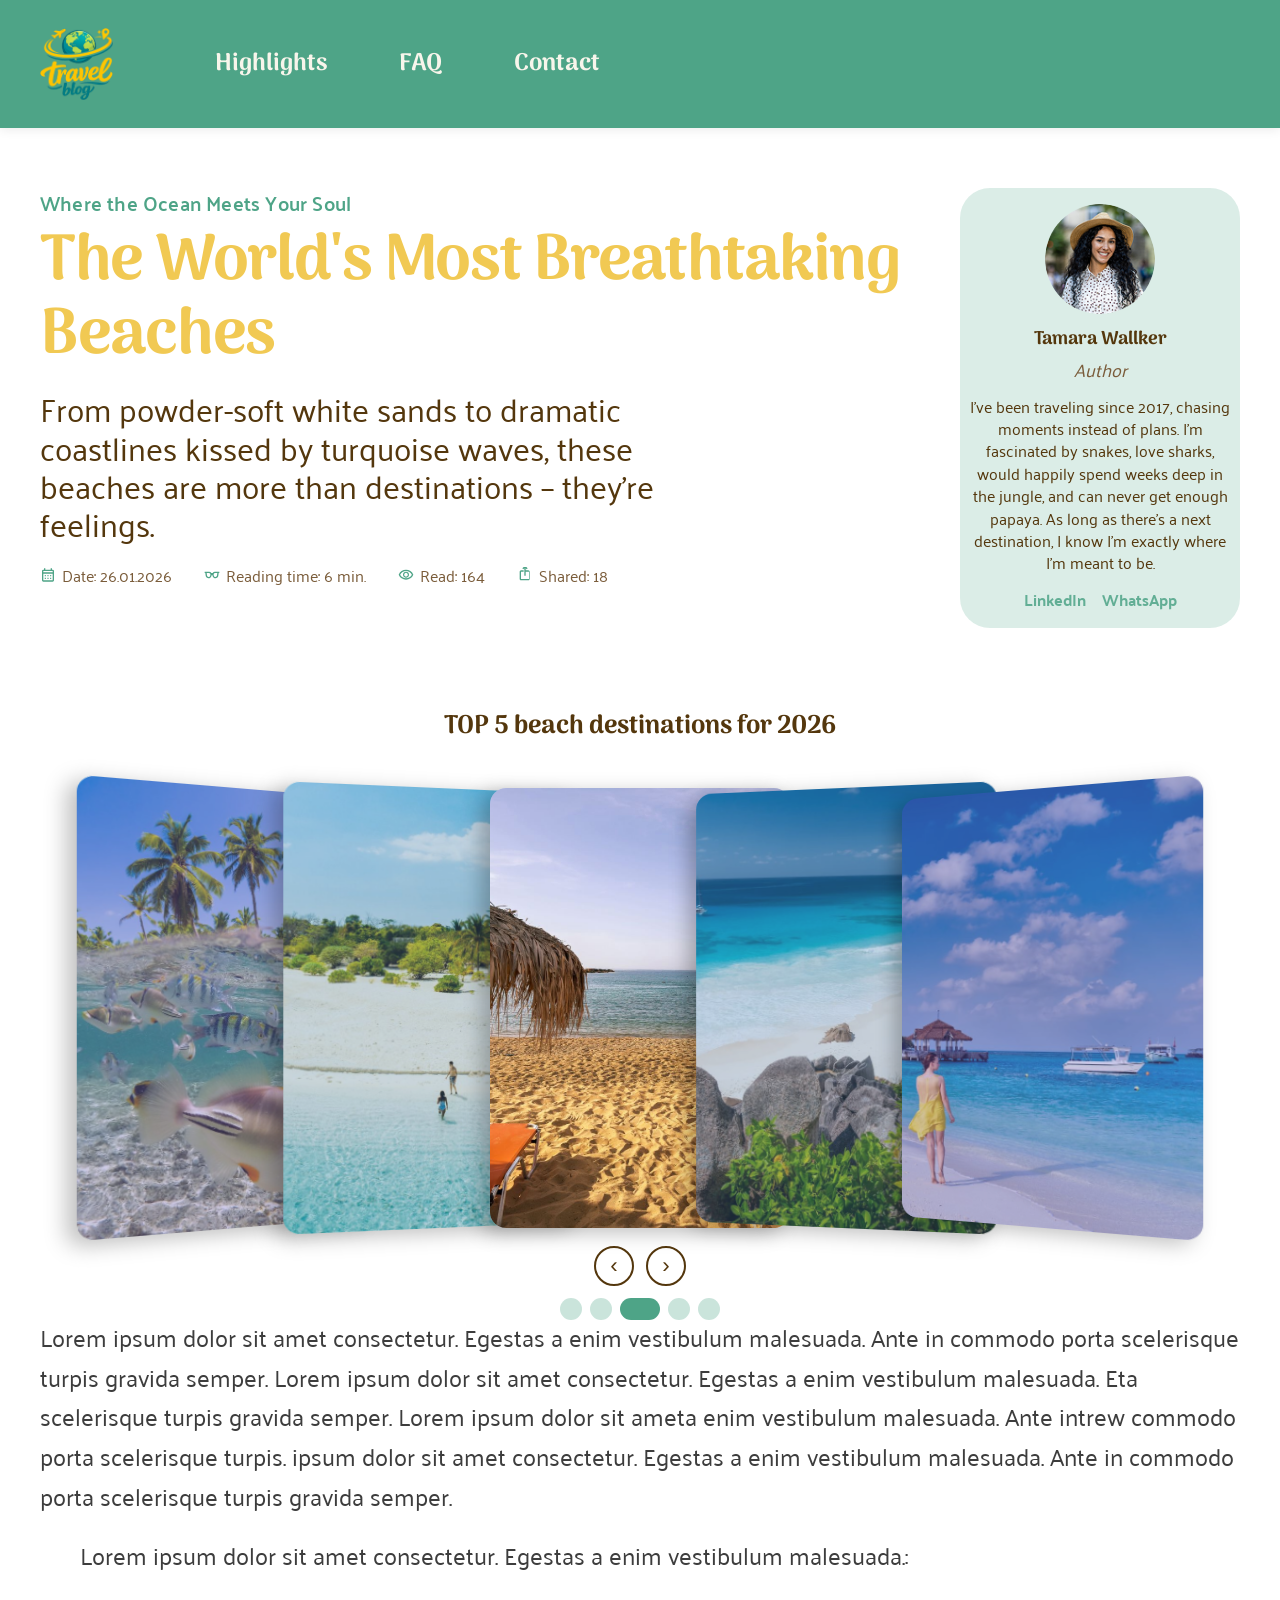
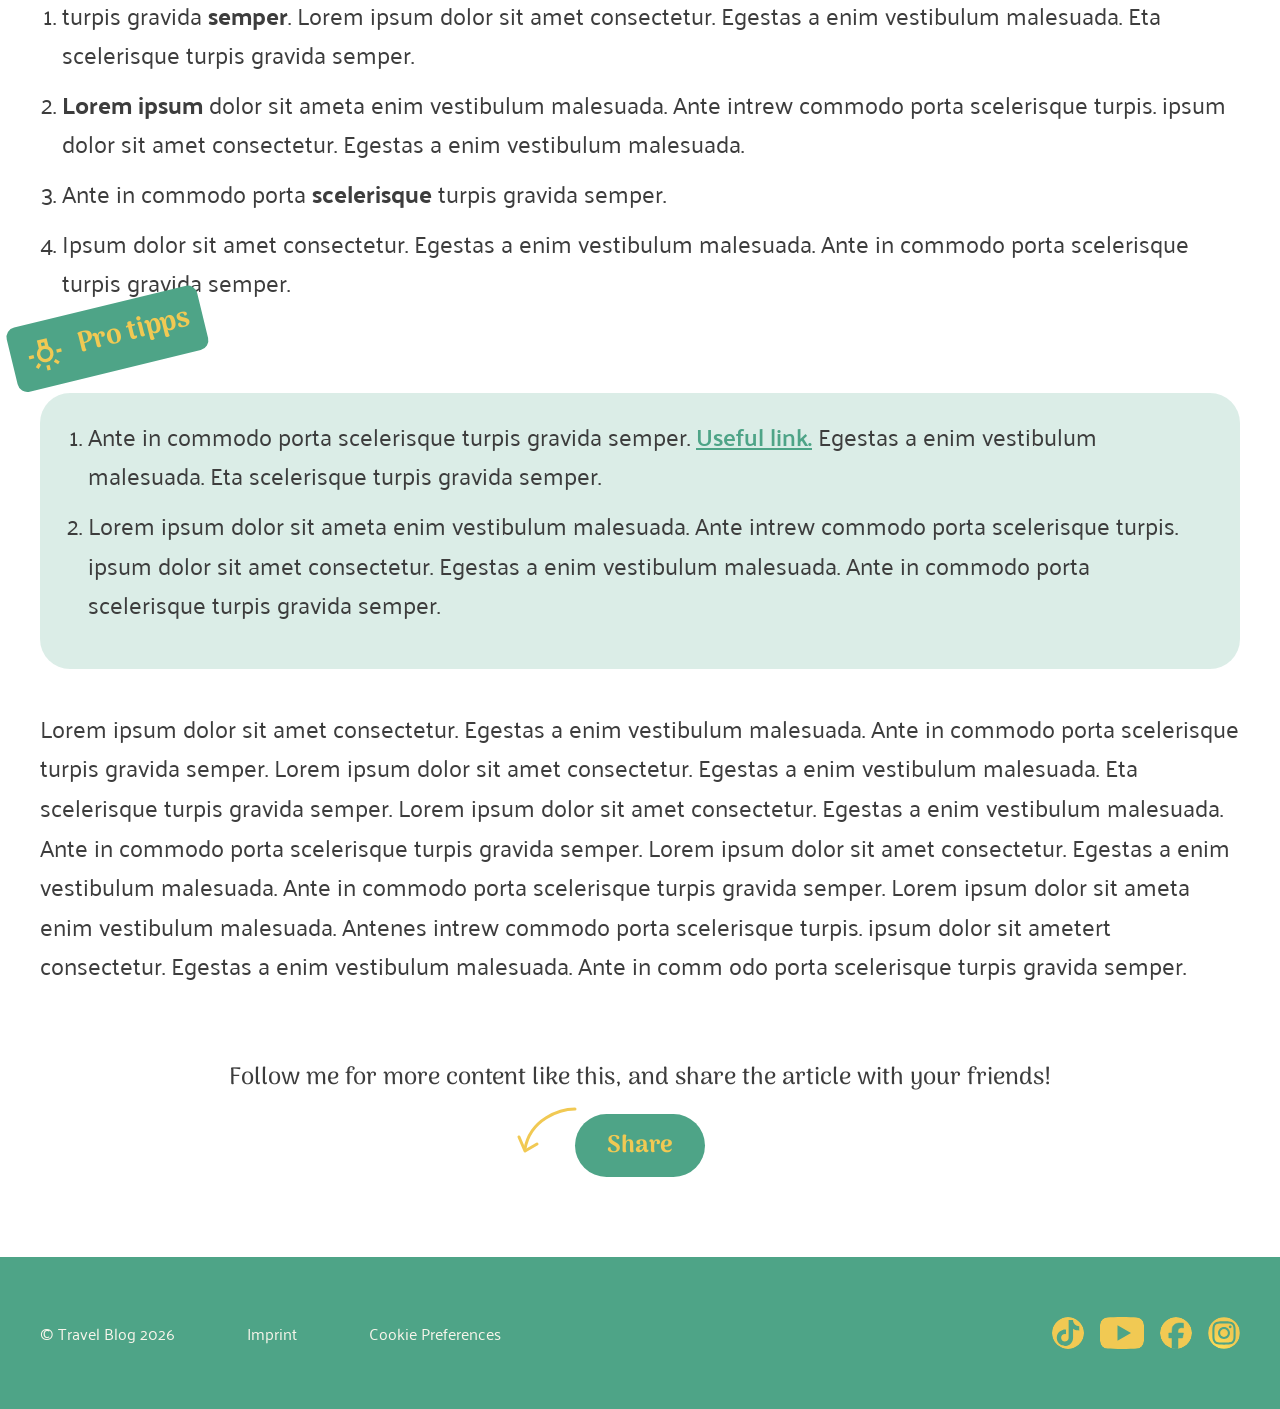
==== commit 909975ea: "fix: set LinkedIn and WhatsApp as equal-size text links in the author card" ====
--- a/article1.html
+++ b/article1.html
@@ -44,8 +44,8 @@
         <p class="author-role">Author</p>
         <p class="author-bio">I've been traveling since 2017, chasing moments instead of plans. I'm fascinated by snakes, love sharks, would happily spend weeks deep in the jungle, and can never get enough papaya. As long as there's a next destination, I know I'm exactly where I'm meant to be.</p>
               <div class="author-links">
-          <a href="#" class="author-linkedin" aria-label="LinkedIn"><img src="assets/icons/linkedin-link.svg" alt="LinkedIn" height="17"></a>
-          <a href="#" class="author-whatsapp" aria-label="WhatsApp"><img src="assets/icons/whatsapp-link.svg" alt="WhatsApp" height="17"></a>
+          <a href="#" class="author-linkedin">LinkedIn</a>
+          <a href="#" class="author-whatsapp">WhatsApp</a>
         </div>
       </aside>
     </div>
--- a/style.css
+++ b/style.css
@@ -821,10 +821,16 @@
   box-shadow: 0 4px 8px rgba(0,0,0,0.15);
 }
 
-@media (max-width: 600px) {
+@media (max-width: 768px) {
   .footer-inner {
     align-items: flex-end;
     text-align: left;
+    gap: 12px;
+  }
+  /* Etwas engere Icons, damit Copyright und Social-Icons auch auf schmalen Handys
+     (ab ca. 345px) in einer Reihe nebeneinander stehen und nicht untereinander */
+  .footer-social {
+    gap: 8px;
   }
   .footer-left {
     flex-direction: column;
@@ -872,9 +878,10 @@
   transition: background var(--transition);
 }
 
-.bottom-nav-item svg {
-  width: 26px;
-  height: 26px;
+.bottom-nav-item svg,
+.bottom-nav-item img {
+  width: 32px;    /* Figma mobil: Icons ca. 32px (vorher 24px) */
+  height: 32px;
 }
 
 .bottom-nav-item.active,
@@ -910,6 +917,19 @@
   .header-inner {
     justify-content: center;
   }
+  /* Kopfzeile mobil wie in Figma (ca. 70px statt 128px) */
+  :root {
+    --header-height: 70px;
+  }
+  .logo-img {
+    height: 56px;
+  }
+}
+
+/* Beim Springen zu einem Abschnitt (Menü unten auf Mobil) liegt die Überschrift
+   nicht unter der fixierten Kopfzeile */
+html {
+  scroll-padding-top: var(--header-height);
 }
 
 
@@ -1014,9 +1034,17 @@
   margin-top: 14px;
 }
 
+/* LinkedIn und WhatsApp sind Schrift und werden als Text gesetzt (nicht als Bild),
+   beide mit exakt gleicher Größe und Schriftart */
 .author-linkedin,
 .author-whatsapp {
   display: inline-block;
+  font-family: 'Palanquin', sans-serif;
+  font-weight: 700;
+  font-size: 1rem;
+  line-height: 1.5;
+  color: var(--teal);
+  text-decoration: none;
   opacity: 0.85;
   transition: opacity var(--transition);
 }
@@ -1024,6 +1052,7 @@
 .author-linkedin:hover,
 .author-whatsapp:hover {
   opacity: 1;
+  text-decoration: underline;
 }
 
 .article-carousel-section {
@@ -1330,28 +1359,41 @@
   background: rgba(78, 164, 135, 0.2);
   border-radius: 30px;
   padding: 24px 28px;
-  margin: 40px 0;
+  margin: 90px 0 40px;   /* Platz für den Reiter, der über der Ecke sitzt */
   position: relative;
 }
 
+/* Wie in Figma: Der Reiter "Pro tipps" sitzt auf der linken oberen Ecke des Kastens
+   (196 x 66px, 13,67° gedreht) und ragt links und oben aus dem Kasten heraus */
 .pro-tips-label {
-  display: inline-flex;
+  position: absolute;
+  top: -65px;
+  /* 47px wie in Figma, aber nie aus dem Bildschirm heraus (die Drehung schiebt die obere Kante ca. 16px nach links) */
+  left: calc(-1 * min(47px, max(var(--gutter), (100vw - 1200px) / 2) - 20px));
+  display: flex;
   align-items: center;
-  gap: 6px;
+  justify-content: flex-start;
+  gap: 14px;
+  box-sizing: border-box;
+  width: 196px;
+  height: 66px;
+  padding: 0 15px 0 14px;
   background: var(--teal);
   color: var(--yellow);
   font-family: 'Palanquin', sans-serif;
   font-weight: 700;
   font-size: 1.75rem;
-  padding: 10px 16px;
+  line-height: 1.2;
   border-radius: 10px;
-  margin-bottom: 16px;
   transform: rotate(-13.67deg);
-}
-
-.pro-tips-label svg {
-  width: 22px;
-  height: 22px;
+  transform-origin: 0 100%;
+  white-space: nowrap;
+}
+
+.pro-tips-label svg,
+.pro-tips-label img {
+  width: 40px;
+  height: 40px;
   flex-shrink: 0;
 }
 
@@ -1361,6 +1403,27 @@
   font-size: 1.5rem;
   line-height: 1.2;
 }
+
+@media (max-width: 768px) {
+  .pro-tips {
+    margin-top: 72px;
+  }
+  .pro-tips-label {
+    top: -48px;
+    left: -2px;
+    width: 156px;
+    height: 52px;
+    gap: 10px;
+    padding: 0 10px;
+    font-size: 1.375rem;   /* 22px */
+  }
+  .pro-tips-label svg,
+  .pro-tips-label img {
+    width: 32px;
+    height: 32px;
+  }
+}
+
 
 .pro-tips li {
   margin-bottom: 8px;
@@ -1626,16 +1689,19 @@
 
 .hero-badge svg,
 .hero-badge img {
+  position: absolute;
+  inset: 0;
   width: 100%;
   height: 100%;
   display: block;
   border-radius: 50%;
 }
 
-/* Rotierender Textring um das Medaillon */
+/* Wie im Figma-Prototyp: nur der Textring dreht sich (im Uhrzeigersinn, ca. 12 s pro Umdrehung),
+   die Flagge in der Mitte bleibt stehen */
 .badge-ring {
   transform-origin: 50% 50%;
-  animation: badgeRingSpin 14s linear infinite;
+  animation: badgeRingSpin 12s linear infinite;
 }
 
 /* ===== Eintritts-Animationen ===== */
@@ -1710,7 +1776,9 @@
   .hero-badge {
     width: 120px;
     height: 120px;
-    left: 78%;
+    /* gleiche Position wie auf dem Desktop (505px), aber nie aus dem Bild heraus:
+       so springt das Medaillon beim Wechsel zwischen Desktop und Mobil nicht zur Seite */
+    left: min(505px, calc(100% - 90px));
     top: calc(100% - 84px);
   }
 }
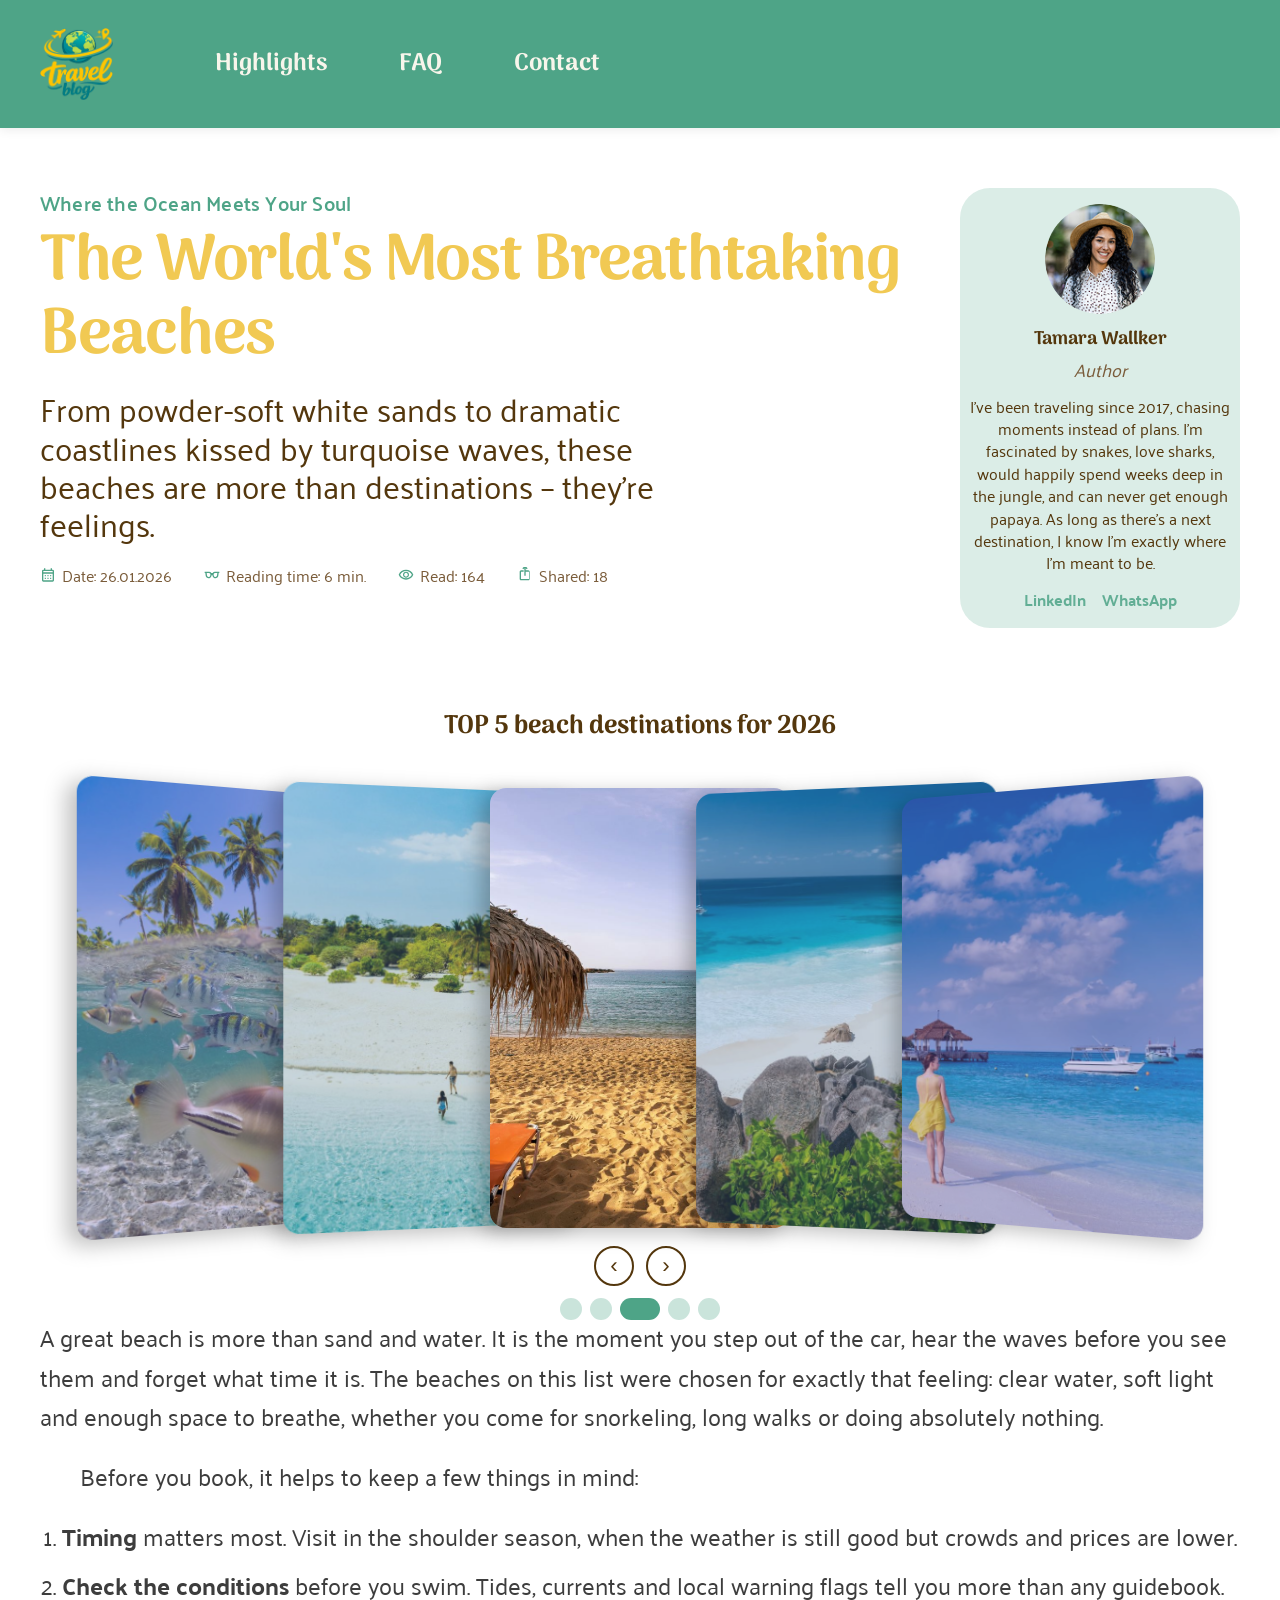
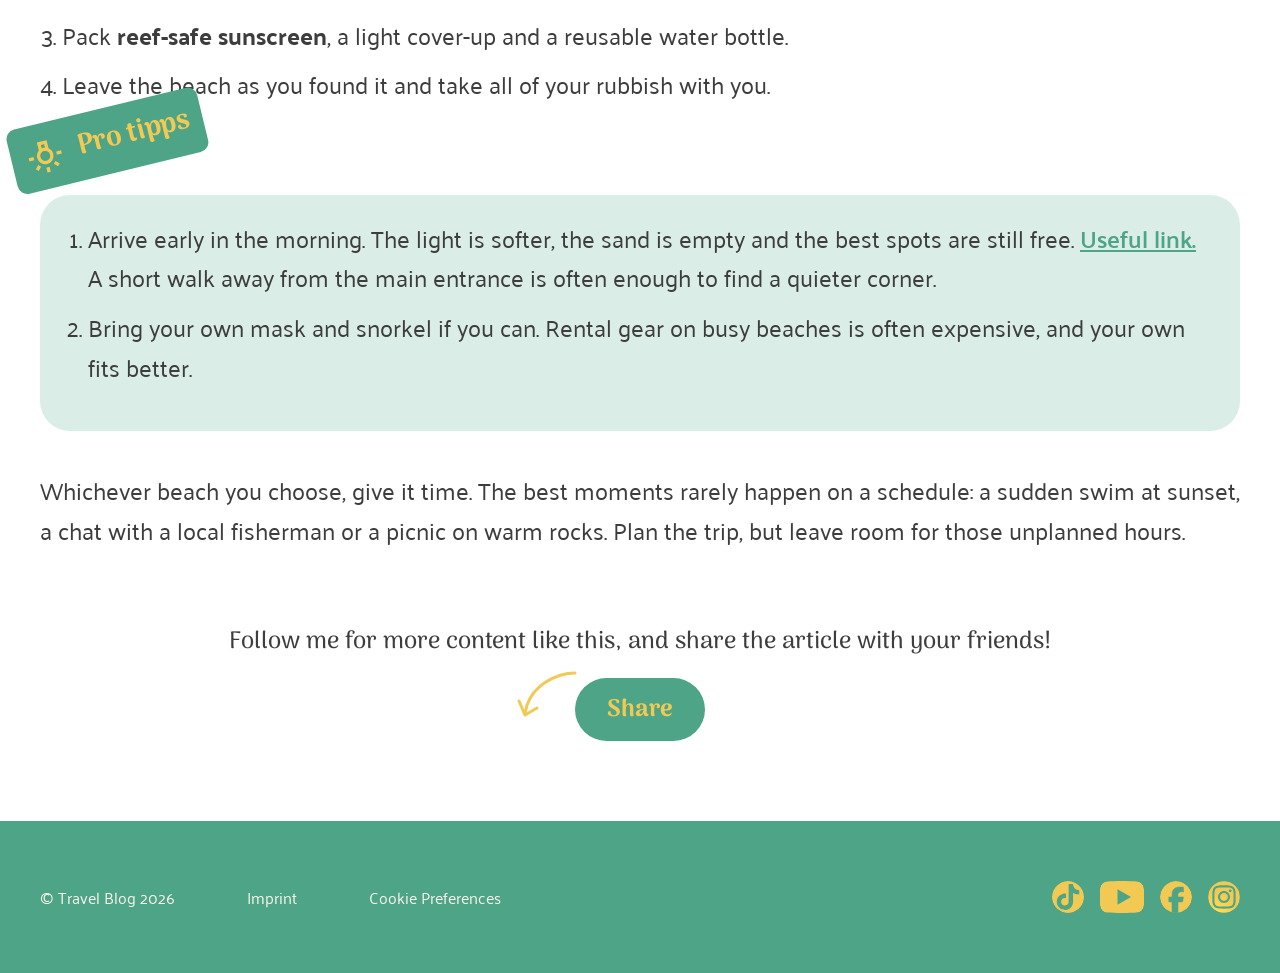
==== commit 59f16803: "fix: replace all Lorem ipsum text with real article text" ====
--- a/article1.html
+++ b/article1.html
@@ -78,22 +78,22 @@
 
   <!-- ARTIKELTEXT -->
   <section class="article-body">
-    <p>Lorem ipsum dolor sit amet consectetur. Egestas a enim vestibulum malesuada. Ante in commodo porta scelerisque turpis gravida semper.  Lorem ipsum dolor sit amet consectetur. Egestas a enim vestibulum malesuada. Eta scelerisque turpis gravida semper.  Lorem ipsum dolor sit ameta enim vestibulum malesuada. Ante intrew commodo porta scelerisque turpis. ipsum dolor sit amet consectetur. Egestas a enim vestibulum malesuada. Ante in commodo porta scelerisque turpis gravida semper.</p>
-    <p class="article-list-intro">Lorem ipsum dolor sit amet consectetur. Egestas a enim vestibulum malesuada.:</p>
+    <p>A great beach is more than sand and water. It is the moment you step out of the car, hear the waves before you see them and forget what time it is. The beaches on this list were chosen for exactly that feeling: clear water, soft light and enough space to breathe, whether you come for snorkeling, long walks or doing absolutely nothing.</p>
+    <p class="article-list-intro">Before you book, it helps to keep a few things in mind:</p>
     <ol>
-      <li>turpis gravida <strong>semper</strong>.  Lorem ipsum dolor sit amet consectetur. Egestas a enim vestibulum malesuada. Eta scelerisque turpis gravida semper.</li>
-      <li><strong>Lorem ipsum</strong> dolor sit ameta enim vestibulum malesuada. Ante intrew commodo porta scelerisque turpis. ipsum dolor sit amet consectetur. Egestas a enim vestibulum malesuada.</li>
-      <li>Ante in commodo porta <strong>scelerisque</strong> turpis gravida semper.</li>
-      <li>Ipsum dolor sit amet consectetur. Egestas a enim vestibulum malesuada. Ante in commodo porta scelerisque turpis gravida semper.</li>
+      <li><strong>Timing</strong> matters most. Visit in the shoulder season, when the weather is still good but crowds and prices are lower.</li>
+      <li><strong>Check the conditions</strong> before you swim. Tides, currents and local warning flags tell you more than any guidebook.</li>
+      <li>Pack <strong>reef-safe sunscreen</strong>, a light cover-up and a reusable water bottle.</li>
+      <li>Leave the beach as you found it and take all of your rubbish with you.</li>
     </ol>
     <div class="pro-tips">
       <div class="pro-tips-label"><img src="assets/icons/wb_incandescent.svg" alt="" width="22" height="22"> Pro tipps</div>
       <ol>
-        <li>Ante in commodo porta scelerisque turpis gravida semper.  <a href="#" class="pro-tip-link">Useful link.</a> Egestas a enim vestibulum malesuada. Eta scelerisque turpis gravida semper.</li>
-        <li>Lorem ipsum dolor sit ameta enim vestibulum malesuada. Ante intrew commodo porta scelerisque turpis. ipsum dolor sit amet consectetur. Egestas a enim vestibulum malesuada. Ante in commodo porta scelerisque turpis gravida semper.</li>
+        <li>Arrive early in the morning. The light is softer, the sand is empty and the best spots are still free. <a href="#" class="pro-tip-link">Useful link.</a> A short walk away from the main entrance is often enough to find a quieter corner.</li>
+        <li>Bring your own mask and snorkel if you can. Rental gear on busy beaches is often expensive, and your own fits better.</li>
       </ol>
     </div>
-    <p>Lorem ipsum dolor sit amet consectetur. Egestas a enim vestibulum malesuada. Ante in commodo porta scelerisque turpis gravida semper.  Lorem ipsum dolor sit amet consectetur. Egestas a enim vestibulum malesuada. Eta scelerisque turpis gravida semper. Lorem ipsum dolor sit amet consectetur. Egestas a enim vestibulum malesuada. Ante in commodo porta scelerisque turpis gravida semper.  Lorem ipsum dolor sit amet consectetur. Egestas a enim vestibulum malesuada. Ante in commodo porta scelerisque turpis gravida semper. Lorem ipsum dolor sit ameta enim vestibulum malesuada. Antenes intrew commodo porta scelerisque turpis. ipsum dolor sit ametert consectetur. Egestas a enim vestibulum malesuada. Ante in comm odo porta scelerisque turpis gravida semper.</p>
+    <p>Whichever beach you choose, give it time. The best moments rarely happen on a schedule: a sudden swim at sunset, a chat with a local fisherman or a picnic on warm rocks. Plan the trip, but leave room for those unplanned hours.</p>
     <div class="share-box">
       <p>Follow me for more content like this, and share the article with your friends!</p>
       <div class="share-btn-wrap">
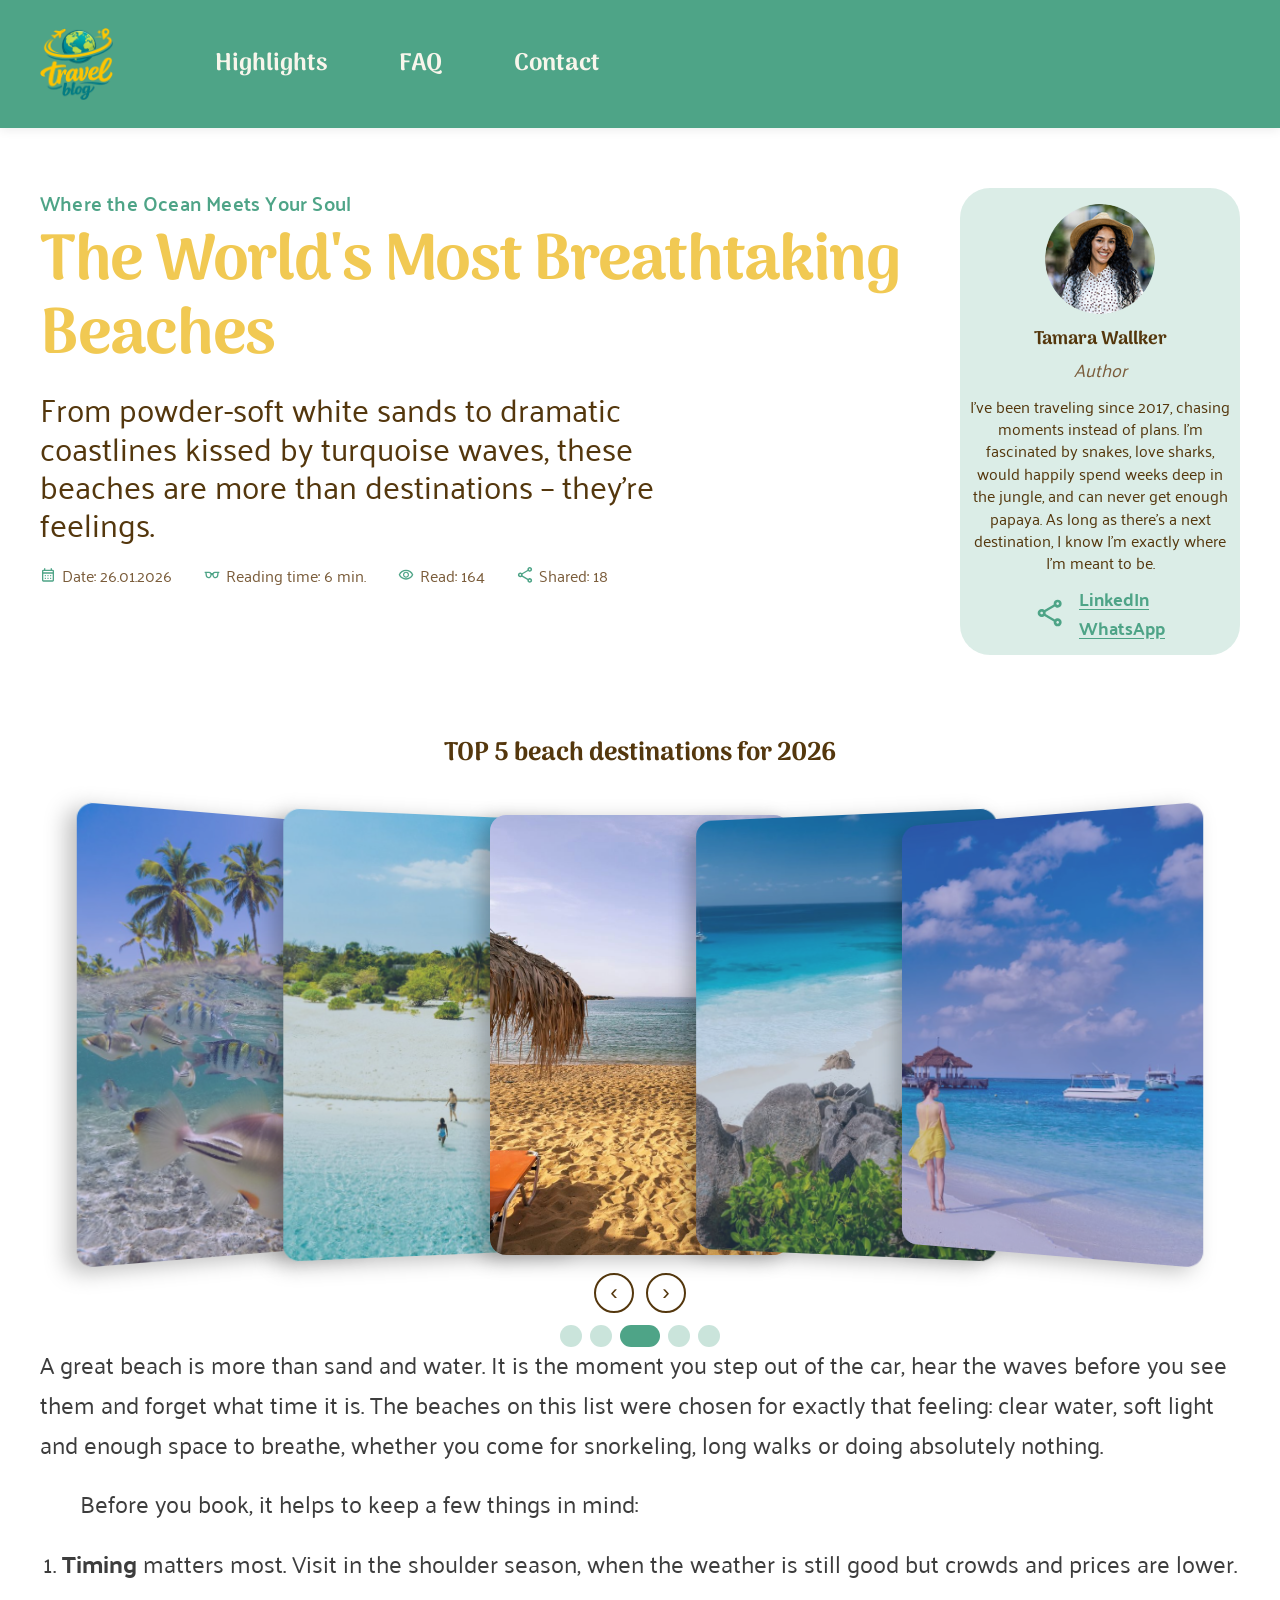
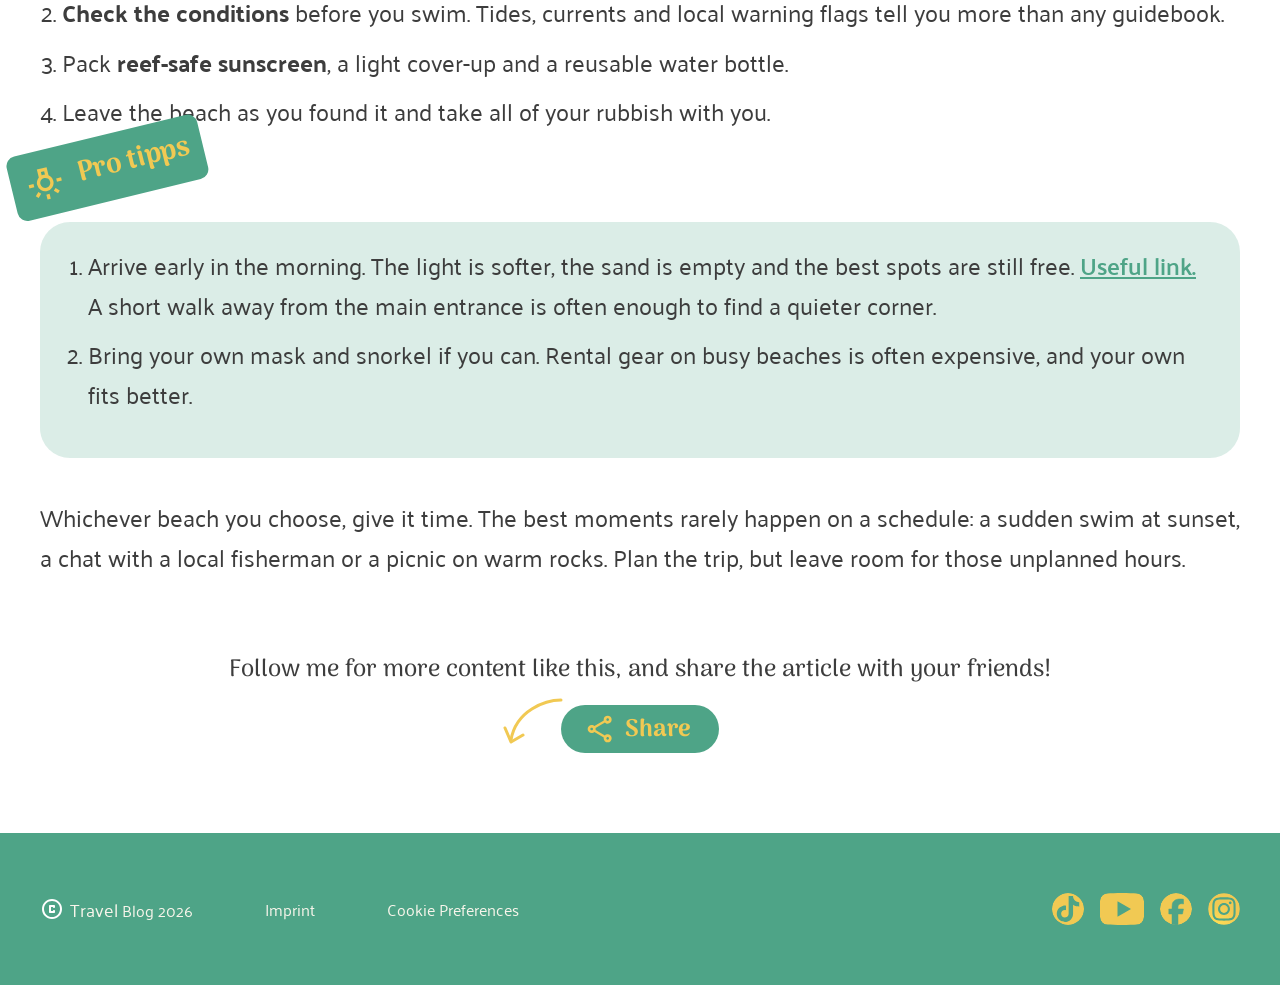
==== commit c88b0355: "Footer, share button, author links, mobile carousel: match Figma" ====
--- a/article1.html
+++ b/article1.html
@@ -35,7 +35,7 @@
           <span><img src="assets/icons/calendar_month.svg" alt="" class="meta-icon" width="16" height="16"> Date: 26.01.2026</span>
           <span><img src="assets/icons/eyeglasses.svg" alt="" class="meta-icon" width="16" height="16"> Reading time: 6 min.</span>
           <span><img src="assets/icons/visibility.svg" alt="" class="meta-icon" width="16" height="16"> Read: 164</span>
-          <span><img src="assets/icons/ios_share.svg" alt="" class="meta-icon" width="16" height="16"> Shared: 18</span>
+          <span><img src="assets/icons/share_meta.svg" alt="" class="meta-icon" width="16" height="16"> Shared: 18</span>
         </div>
       </div>
       <aside class="author-card">
@@ -44,8 +44,11 @@
         <p class="author-role">Author</p>
         <p class="author-bio">I've been traveling since 2017, chasing moments instead of plans. I'm fascinated by snakes, love sharks, would happily spend weeks deep in the jungle, and can never get enough papaya. As long as there's a next destination, I know I'm exactly where I'm meant to be.</p>
               <div class="author-links">
-          <a href="#" class="author-linkedin">LinkedIn</a>
-          <a href="#" class="author-whatsapp">WhatsApp</a>
+          <img src="assets/icons/share_teal.svg" alt="" class="author-share-icon" width="32" height="32">
+          <div class="author-link-list">
+            <a href="#" class="author-linkedin">LinkedIn</a>
+            <a href="#" class="author-whatsapp">WhatsApp</a>
+          </div>
         </div>
       </aside>
     </div>
@@ -97,7 +100,7 @@
     <div class="share-box">
       <p>Follow me for more content like this, and share the article with your friends!</p>
       <div class="share-btn-wrap">
-        <button class="btn-share">Share</button>
+        <button class="btn-share"><img src="assets/icons/share_btn.svg" alt="" class="btn-share-icon" width="32" height="32">Share</button>
         <svg class="share-arrow" width="70" height="60" viewBox="0 0 70 60" fill="none" aria-hidden="true"><path d="M60 5C45 5 15 15 10 45" stroke="#F1C953" stroke-width="3" stroke-linecap="round"/><path d="M4 33L10 47L22 40" stroke="#F1C953" stroke-width="3" stroke-linecap="round" stroke-linejoin="round" fill="none"/></svg>
       </div>
     </div>
@@ -108,7 +111,7 @@
       <div class="footer-left">
         <span>Imprint</span>
         <span>Cookie Preferences</span>
-        <span class="footer-copyright">© Travel Blog 2026</span>
+        <span class="footer-copyright"><img src="assets/icons/copyright.svg" alt="" class="copyright-icon" width="24" height="24"><span><span class="copyright-brand">Travel</span> Blog 2026</span></span>
       </div>
       <div class="footer-social">
         <a href="#" aria-label="TikTok" class="social-icon">
--- a/style.css
+++ b/style.css
@@ -777,6 +777,17 @@
 
 .footer-copyright {
   order: -1;
+  display: inline-flex;
+  align-items: center;
+  gap: 6px;                      /* Figma: Kreis-Icon + Text */
+}
+.copyright-icon {
+  width: 24px;
+  height: 24px;
+  flex: none;
+}
+.copyright-brand {
+  font-size: 1.125rem;           /* Figma: "Travel" größer als "Blog 2026" */
 }
 
 .footer-left a:hover {
@@ -1029,30 +1040,44 @@
 
 .author-links {
   display: flex;
+  align-items: center;
   justify-content: center;
-  gap: 16px;
+  gap: 12px;
   margin-top: 14px;
 }
 
+.author-share-icon {
+  width: 32px;
+  height: 32px;
+  flex: none;
+  display: block;
+}
+
+.author-link-list {
+  display: flex;
+  flex-direction: column;
+  align-items: flex-start;
+  gap: 8px;
+}
+
 /* LinkedIn und WhatsApp sind Schrift und werden als Text gesetzt (nicht als Bild),
-   beide mit exakt gleicher Größe und Schriftart */
+   beide mit exakt gleicher Größe und Schriftart, unterstrichen wie in Figma */
 .author-linkedin,
 .author-whatsapp {
   display: inline-block;
   font-family: 'Palanquin', sans-serif;
   font-weight: 700;
-  font-size: 1rem;
-  line-height: 1.5;
+  font-size: 1.125rem;
+  line-height: 1.2;
   color: var(--teal);
-  text-decoration: none;
-  opacity: 0.85;
+  text-decoration: underline;
+  text-underline-offset: 3px;
   transition: opacity var(--transition);
 }
 
 .author-linkedin:hover,
 .author-whatsapp:hover {
-  opacity: 1;
-  text-decoration: underline;
+  opacity: 0.75;
 }
 
 .article-carousel-section {
@@ -1451,14 +1476,22 @@
   font-family: 'Arima', serif;
   font-size: 1.5rem;
   font-weight: 700;
-  padding: 12px 32px;
+  height: 48px;
+  padding: 0 28px 0 24px;
   border-radius: 40px;
   cursor: pointer;
   transition: all 0.15s ease;
   display: inline-flex;
   align-items: center;
   justify-content: center;
-  gap: 4px;
+  gap: 8px;
+}
+
+.btn-share-icon {
+  width: 32px;
+  height: 32px;
+  flex: none;
+  display: block;
 }
 
 .share-btn-wrap {
@@ -1554,26 +1587,34 @@
     z-index: 5;
   }
   .dest-card.pos-1 {
-    transform: translateX(186px) rotate(0deg);
+    transform: translateX(-186px) rotate(0deg);   /* links angeschnitten */
     z-index: 4;
   }
   .dest-card.pos-3 {
-    transform: translateX(246px) rotate(0deg);
-    z-index: 3;
+    transform: translateX(186px) rotate(0deg);    /* rechts angeschnitten */
+    z-index: 4;
   }
   .dest-card.pos-0 {
+    transform: translateX(-276px) rotate(0deg);
+    z-index: 2;
+  }
+  .dest-card.pos-4 {
     transform: translateX(276px) rotate(0deg);
     z-index: 2;
   }
-  .dest-card.pos-4 {
-    transform: translateX(309px) rotate(0deg);
-    z-index: 1;
-  }
-}
-
-/* ===== Startseiten-Hero ===== */
+}
+
+/* ===== Startseiten-Hero =====
+   Ablauf wie im Figma-Prototyp (Gesamtdauer ca. 3,4 s):
+   1. Ganze Fläche ist gelb, der Titel steigt von unten auf (in der Mitte)
+   2. Der Untertext blendet ein
+   3. Die gelbe Fläche schiebt sich nach links, das Foto wird sichtbar,
+      der Text wandert gleichzeitig auf die linke Inhaltslinie
+   4. Das Medaillon steigt von unten auf und setzt sich auf die Kurve */
 .hero-figma {
-  --hero-left: max(var(--gutter), calc((100% - 1200px) / 2));   /* eine Linie für Text UND Medaillon */
+  container-type: inline-size;                               /* cqw = Breite des Heroes */
+  --hero-left: max(var(--gutter), calc((100cqw - 1200px) / 2));   /* eine Linie für Text UND Medaillon */
+  --hero-shift: max(0px, calc(50cqw - var(--hero-left) - 160px)); /* Startposition des Texts: Mitte */
   position: relative;
   width: 100%;
   height: 515px;
@@ -1582,20 +1623,23 @@
   background: var(--yellow);
 }
 
-/* Ebene 1: Hintergrundfoto */
+/* Ebene 1: Hintergrundfoto (liegt von Anfang an unter der gelben Fläche).
+   Position wie im Figma-Export (hero_web.svg, 1440 px): Foto beginnt bei x = 290 px, ist 1253 px breit,
+   ragt 103 px über den rechten Rand und ist so verschoben, dass das Paar rechts neben der Kurve sitzt. */
 .hero-photo {
   position: absolute;
-  inset: 0;
-  width: 100%;
+  top: 0;
   height: 100%;
+  --photo-left: max(290px, calc((100cqw - 1200px) / 2 - 300px));
+  left: var(--photo-left);
+  width: calc(100cqw - var(--photo-left) + 103px);
   object-fit: cover;
+  object-position: 50% calc(55.6% + (100cqw - 1440px) * 0.01);
   z-index: 1;
-  opacity: 0;
-  transform: scale(1.06);
-  animation: heroPhotoIn 1s ease-out 0.5s forwards;
-}
-
-/* Ebene 2: Gelbe Wellenform */
+}
+
+/* Ebene 2: Gelbe Fläche mit Wellenkante. Der Schatten füllt links von der Fläche alles gelb,
+   so bleibt beim Verschieben nach links keine Lücke. */
 .hero-wave {
   position: absolute;
   left: 0;
@@ -1605,10 +1649,11 @@
   max-width: 950px;
   height: 100%;
   z-index: 2;
-  transform-origin: 0% 0%;
-  animation: heroWaveIn 0.9s cubic-bezier(0.22, 1, 0.36, 1) 0.5s both;
   overflow: hidden;
   pointer-events: none;
+  box-shadow: -2000px 0 0 2000px #F1C953;
+  will-change: transform;
+  animation: heroWaveSlide 1.1s cubic-bezier(0.65, 0, 0.35, 1) 1.7s both;
 }
 
 .hero-wave svg {
@@ -1641,15 +1686,15 @@
   }
 }
 
-/* Ebene 3: Text */
+/* Ebene 3: Text. Der Block startet in der Mitte und wandert zur linken Inhaltslinie. */
 .hero-content {
   position: absolute;
   left: var(--hero-left);   /* gleiche Linie wie Logo und Inhalt */
   top: 26.14%;
   z-index: 3;
   max-width: 320px;
-  opacity: 0;
-  animation: heroContentIn 0.5s ease-out 0.05s forwards;
+  will-change: transform;
+  animation: heroTextShift 1.1s cubic-bezier(0.65, 0, 0.35, 1) 1.7s both;
 }
 
 .hero-content h1 {
@@ -1658,6 +1703,7 @@
   margin-bottom: 16px;
   line-height: 1.2;
   white-space: nowrap;
+  animation: heroRise 0.8s cubic-bezier(0.22, 1, 0.36, 1) 0.2s both;
 }
 
 .hero-content p {
@@ -1667,6 +1713,7 @@
   max-width: clamp(230px, 29vw, 345px);
   overflow-wrap: break-word;
   word-break: break-word;
+  animation: heroFade 0.7s ease-out 0.9s both;
 }
 
 .hero-lead-mobile {
@@ -1682,8 +1729,8 @@
   height: 160px;
   z-index: 4;
   opacity: 0;
-  transform: translate(-50%, -50%) scale(0.4) rotate(-25deg);
-  animation: heroBadgeIn 0.6s cubic-bezier(0.34, 1.56, 0.64, 1) 1.3s forwards;
+  transform: translate(-50%, calc(-50% + 260px)) scale(0.6) rotate(-40deg);
+  animation: heroBadgeRise 0.9s cubic-bezier(0.34, 1.36, 0.64, 1) 2.5s forwards;
   filter: drop-shadow(-2px 4px 10.8px rgba(0, 0, 0, 0.25));
 }
 
@@ -1705,22 +1752,30 @@
 }
 
 /* ===== Eintritts-Animationen ===== */
-@keyframes heroWaveIn {
-  0%   { transform: scaleX(2.6); }
-  100% { transform: scaleX(1); }
-}
-
-@keyframes heroPhotoIn {
-  to { opacity: 1; transform: scale(1); }
-}
-
-@keyframes heroContentIn {
-  from { opacity: 0; transform: translateY(18px); }
+@keyframes heroWaveSlide {
+  from { transform: translateX(100cqw); }
+  to   { transform: translateX(0); }
+}
+
+@keyframes heroTextShift {
+  from { transform: translateX(var(--hero-shift)); }
+  to   { transform: translateX(0); }
+}
+
+@keyframes heroRise {
+  from { opacity: 0; transform: translateY(46px); }
   to   { opacity: 1; transform: translateY(0); }
 }
 
-@keyframes heroBadgeIn {
-  to { opacity: 1; transform: translate(-50%, -50%) scale(1) rotate(0deg); }
+@keyframes heroFade {
+  from { opacity: 0; }
+  to   { opacity: 1; }
+}
+
+@keyframes heroBadgeRise {
+  0%   { opacity: 0; }
+  25%  { opacity: 1; }
+  100% { opacity: 1; transform: translate(-50%, -50%) scale(1) rotate(0deg); }
 }
 
 @keyframes badgeRingSpin {
@@ -1728,12 +1783,14 @@
   to   { transform: rotate(360deg); }
 }
 
-/* Reduzierte Bewegung */
+/* Reduzierte Bewegung: sofort der Endzustand */
 @media (prefers-reduced-motion: reduce) {
-  .hero-photo, .hero-wave, .hero-content, .hero-badge {
+  .hero-wave, .hero-content, .hero-content h1, .hero-content p, .hero-badge {
     animation: none !important;
-    opacity: 1 !important;
-    transform: none !important;
+  }
+  .hero-badge {
+    opacity: 1;
+    transform: translate(-50%, -50%);
   }
   .badge-ring {
     animation: none !important;
@@ -1744,6 +1801,7 @@
 @media (max-width: 768px) {
   .hero-figma {
     height: 515px;
+    --hero-shift: max(0px, calc(50cqw - var(--gutter) - 115px));
   }
   /* Gelbe Fläche immer breit genug, damit der Text komplett darauf liegt
      (Text: 24px Abstand + max. 230px Breite; die Kurve liegt bei ca. 79 % der Wellenbreite) */
@@ -1771,6 +1829,11 @@
   }
   .hero-lead-mobile {
     display: block;
+  }
+  .hero-photo {
+    --photo-left: 0px;
+    width: 100cqw;
+    object-position: 27% 62%;
   }
   /* Medaillon bleibt komplett im Bild (wurde unten abgeschnitten) */
   .hero-badge {
@@ -1780,6 +1843,7 @@
        so springt das Medaillon beim Wechsel zwischen Desktop und Mobil nicht zur Seite */
     left: min(505px, calc(100% - 90px));
     top: calc(100% - 84px);
+    transform: translate(-50%, calc(-50% + 200px)) scale(0.6) rotate(-40deg);
   }
 }
 
@@ -1941,8 +2005,8 @@
     font-size: 1.05rem;
   }
   .btn-share {
-    font-size: 1rem;
-    padding: 14px 36px;
+    font-size: 1.25rem;
+    padding: 0 24px 0 20px;
   }
 }
 
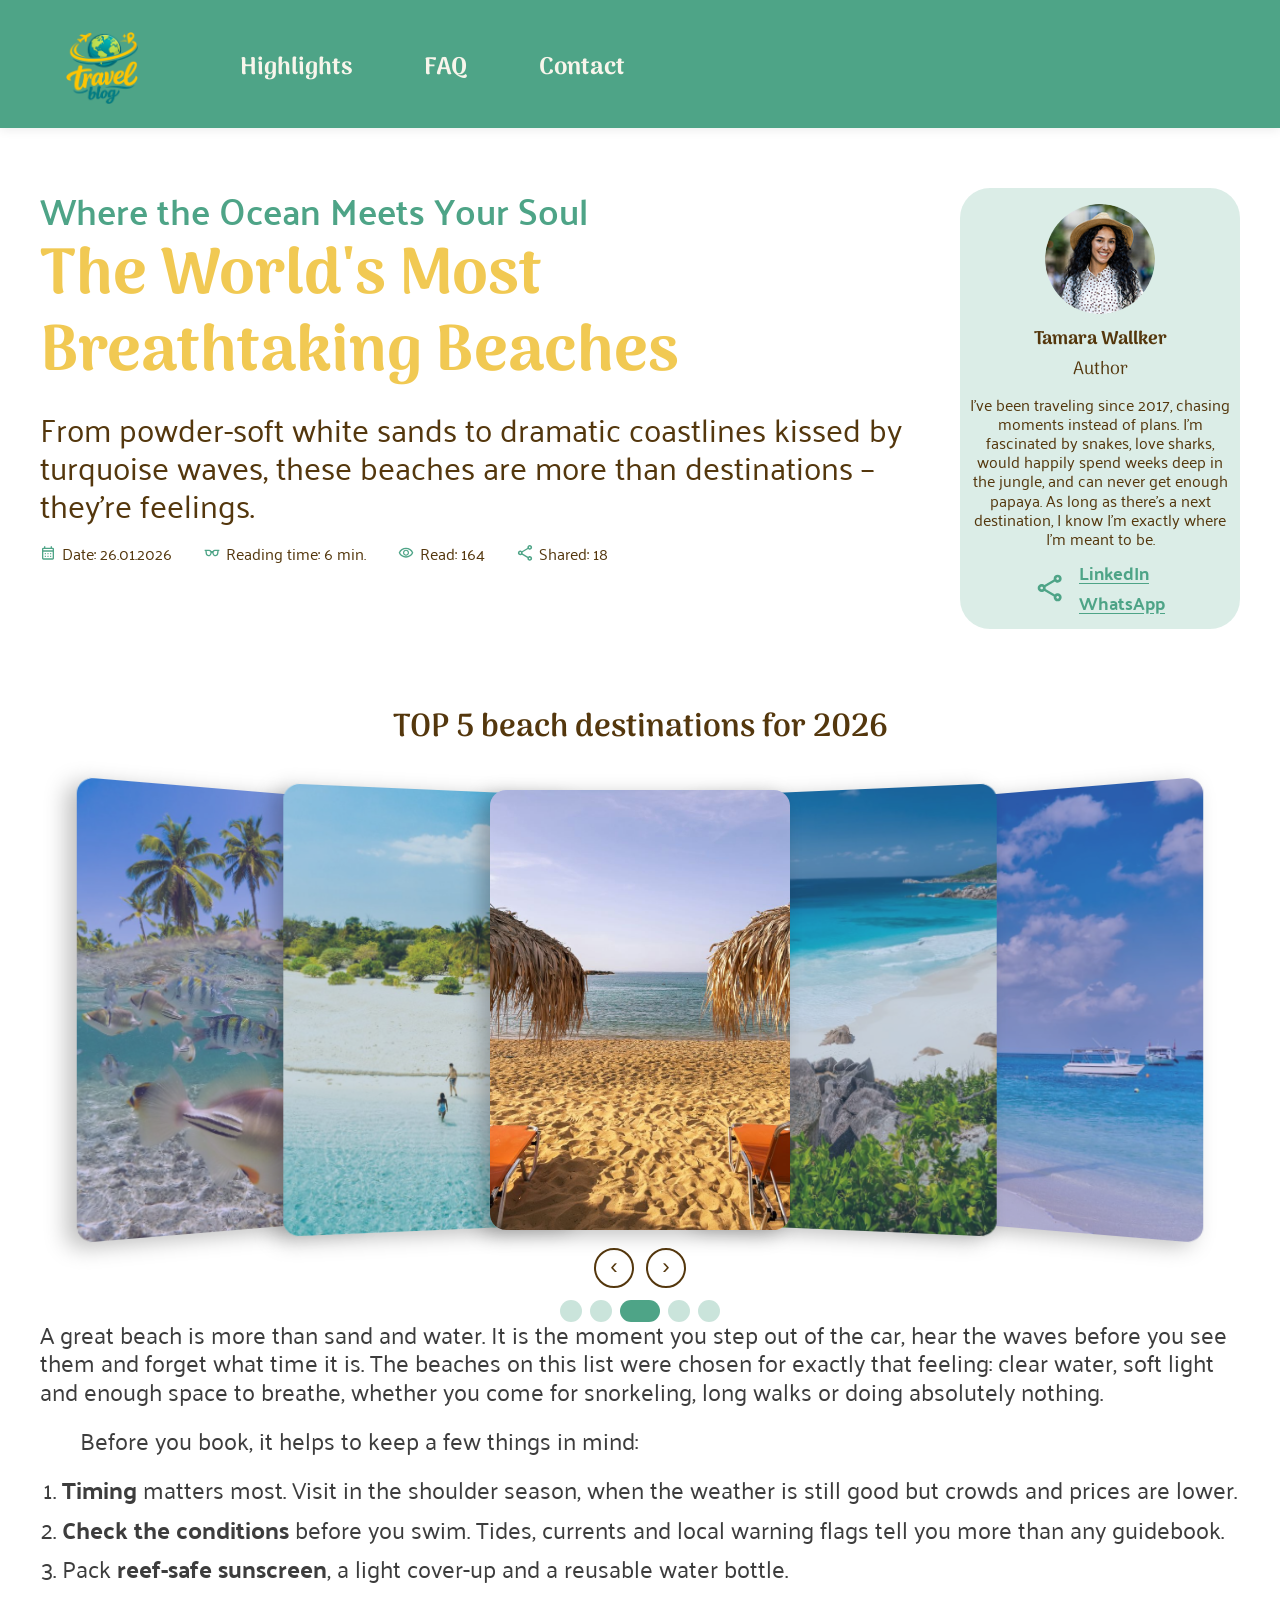
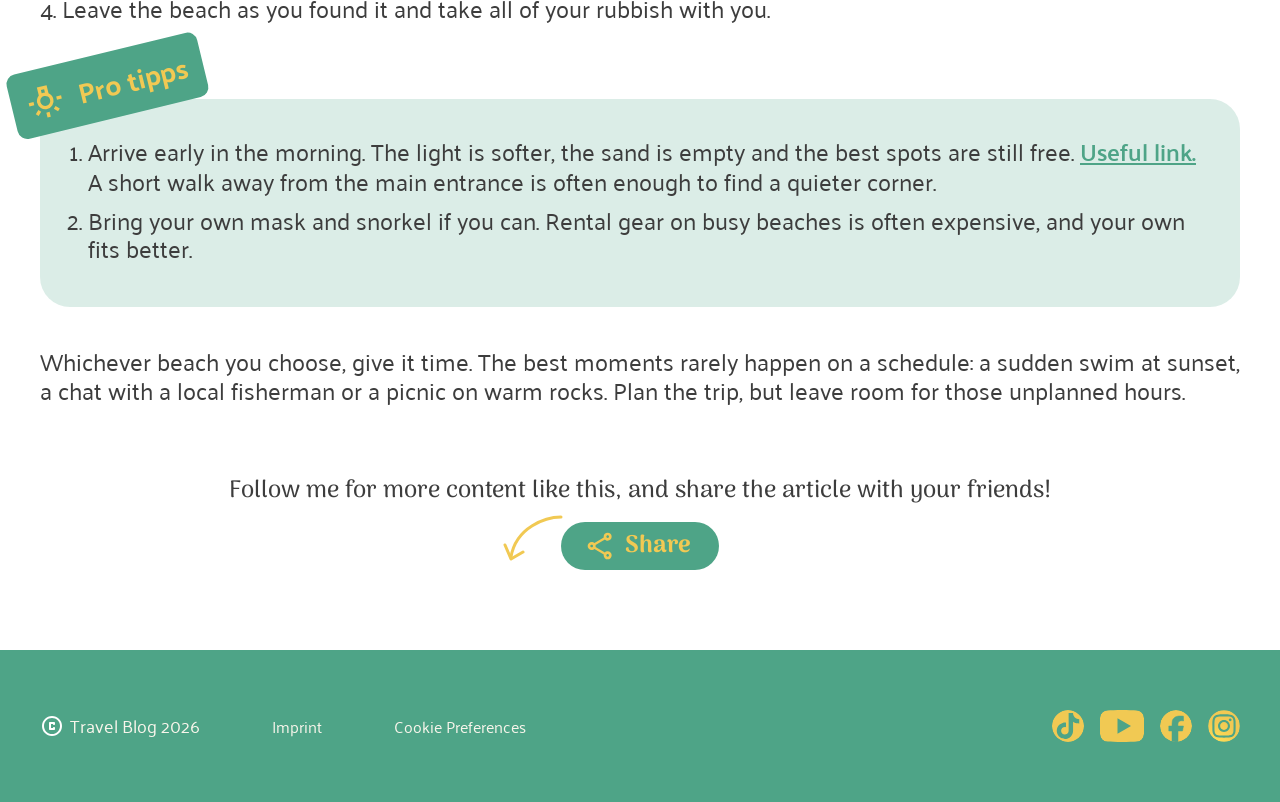
==== commit 25dc7087: "fix: apply reviewer feedback (footer links, carousel direction, z-index, jump, Pro tipps label)" ====
--- a/article1.html
+++ b/article1.html
@@ -114,16 +114,16 @@
         <span class="footer-copyright"><img src="assets/icons/copyright.svg" alt="" class="copyright-icon" width="24" height="24"><span><span class="copyright-brand">Travel</span> Blog 2026</span></span>
       </div>
       <div class="footer-social">
-        <a href="#" aria-label="TikTok" class="social-icon">
+        <a href="https://www.tiktok.com/" target="_blank" rel="noopener noreferrer" aria-label="TikTok" class="social-icon">
           <img src="assets/icons/tiktok.svg" alt="TikTok" width="32" height="32">
         </a>
-        <a href="#" aria-label="YouTube" class="social-icon">
+        <a href="https://www.youtube.com/" target="_blank" rel="noopener noreferrer" aria-label="YouTube" class="social-icon">
           <img src="assets/icons/youtube.svg" alt="YouTube" width="44" height="32">
         </a>
-        <a href="#" aria-label="Facebook" class="social-icon">
+        <a href="https://www.facebook.com/" target="_blank" rel="noopener noreferrer" aria-label="Facebook" class="social-icon">
           <img src="assets/icons/facebook.svg" alt="Facebook" width="32" height="32">
         </a>
-        <a href="#" aria-label="Instagram" class="social-icon">
+        <a href="https://www.instagram.com/" target="_blank" rel="noopener noreferrer" aria-label="Instagram" class="social-icon">
           <img src="assets/icons/instagram.svg" alt="Instagram" width="32" height="32">
         </a>
       </div>
@@ -164,12 +164,29 @@
       let isAnimating = false;
       const STEP_MS = 560; // match CSS transition duration
 
+      function currentPosOf(card) {
+        for (var p = 0; p < 5; p++) {
+          if (card.classList.contains('pos-' + p)) return p;
+        }
+        return -1;
+      }
+
       function render() {
         visualSlots.forEach(function (cardIndex, pos) {
           var card = cards[cardIndex];
           if (!card) return;
+          var oldPos = currentPosOf(card);
           card.classList.remove('pos-0', 'pos-1', 'pos-2', 'pos-3', 'pos-4');
           card.classList.add('pos-' + pos);
+          // A card that wraps from one end to the other would fly across all
+          // other cards (the "jump"). Let it fade in at its new place instead.
+          if (oldPos !== -1 && Math.abs(oldPos - pos) > 1) {
+            card.classList.add('is-wrapping');
+            void card.offsetWidth; // apply the instant move + hidden state
+            requestAnimationFrame(function () {
+              card.classList.remove('is-wrapping');
+            });
+          }
         });
         var centerCardIndex = visualSlots[Math.min(2, visualSlots.length - 1)];
         dots.forEach(function (dot, i) {
@@ -177,13 +194,17 @@
         });
       }
 
+      // next(): cards move one slot to the left, so the right neighbour becomes
+      // the center card and the active dot moves to the right.
       function next() {
+        visualSlots.push(visualSlots.shift());
+        render();
+      }
+
+      // prev(): cards move one slot to the right, so the left neighbour becomes
+      // the center card and the active dot moves to the left.
+      function prev() {
         visualSlots.unshift(visualSlots.pop());
-        render();
-      }
-
-      function prev() {
-        visualSlots.push(visualSlots.shift());
         render();
       }
 
@@ -198,9 +219,9 @@
         if (currentPos === -1) return;
 
         // Wie viele Schritte braucht die Karte bis zur Mitte?
-        // next() schiebt alle Karten nach rechts, prev() nach links
-        var stepsNext = (centerPos - currentPos + N) % N;
-        var stepsPrev = (currentPos - centerPos + N) % N;
+        // next() schiebt alle Karten nach links, prev() nach rechts
+        var stepsNext = (currentPos - centerPos + N) % N;
+        var stepsPrev = (centerPos - currentPos + N) % N;
         var useNext = stepsNext <= stepsPrev;
         var steps = useNext ? stepsNext : stepsPrev;
 
--- a/style.css
+++ b/style.css
@@ -450,7 +450,12 @@
   .section-header h2 {
     font-size: 2rem;
   }
-  /* Mobile-Frame laut Figma: 335 x 533 (100cqw = 335px) */
+}
+
+/* Handy (bis 480px): hohes Mobile-Format laut Figma 335 x 533 (100cqw = 335px).
+   Darüber (große Handys, Tablet, z. B. iPad mini mit 768px) wäre diese Karte 900 bis über 1100px hoch
+   und größer als der Bildschirm. */
+@media (max-width: 480px) {
   .carousel {
     aspect-ratio: 335 / 533;
     border-radius: 0 29.85cqw 0 0;   /* 100 / 335 */
@@ -480,6 +485,35 @@
   .dot.active {
     width: 7.1642cqw;                /* 24px */
     border-radius: 2.3881cqw;
+  }
+}
+
+/* Große Handys und Tablet (481-768px): breites Format, Höhe passt auf den Bildschirm, Text bleibt gut lesbar */
+@media (min-width: 481px) and (max-width: 768px) {
+  .carousel {
+    aspect-ratio: 3 / 2;
+    border-radius: 0 13cqw 0 0;
+  }
+  .slide-overlay {
+    width: 80cqw;
+    top: 6cqw;
+  }
+  .slide-overlay h3 {
+    font-size: max(1.5rem, 4.4cqw);
+  }
+  .slide-overlay p {
+    font-size: max(1rem, 2.6cqw);
+  }
+  .carousel-dots {
+    bottom: 4cqw;
+  }
+  .dot {
+    width: 2.6cqw;
+    height: 2.6cqw;
+  }
+  .dot.active {
+    width: 3.8cqw;
+    border-radius: 1.9cqw;
   }
 }
 
@@ -1117,6 +1151,7 @@
   overflow: hidden;
   box-shadow: -9px 5px 20px rgba(0,0,0,0.25);
   transition: transform 0.55s cubic-bezier(0.25, 0.8, 0.25, 1),
+              opacity 0.45s ease,
               z-index 0s;
   cursor: pointer;
   left: 50%;
@@ -1133,18 +1168,20 @@
   pointer-events: none;
 }
 
-/* Positionsklassen des Karussells */
+/* Positionsklassen des Karussells
+   Stapelreihenfolge: Die mittlere Karte liegt immer ganz oben, damit sie komplett
+   sichtbar ist. Die Nachbarn liegen dahinter, die äußeren Karten ganz hinten. */
 .dest-card.pos-0 {
   transform: translateX(-404px) rotateY(32deg);
-  z-index: 1;
+  z-index: 2;
 }
 .dest-card.pos-1 {
   transform: translateX(-202px) rotateY(16deg);
-  z-index: 2;
+  z-index: 4;
 }
 .dest-card.pos-2 {
   transform: translateX(0) rotateY(0deg);
-  z-index: 3;
+  z-index: 5;
 }
 .dest-card.pos-3 {
   transform: translateX(202px) rotateY(-16deg);
@@ -1152,7 +1189,14 @@
 }
 .dest-card.pos-4 {
   transform: translateX(404px) rotateY(-32deg);
-  z-index: 5;
+  z-index: 2;
+}
+
+/* Karte, die vom einen Ende ans andere wechselt: sofort unsichtbar verschieben,
+   danach einblenden (statt quer über alle anderen Karten zu fliegen) */
+.dest-card.is-wrapping {
+  transition: none;
+  opacity: 0;
 }
 
 /* Nicht-aktive Karten bekommen einen leichten Farbschleier, wie im Figma-Referenzbild */
@@ -1613,14 +1657,22 @@
    4. Das Medaillon steigt von unten auf und setzt sich auf die Kurve */
 .hero-figma {
   container-type: inline-size;                               /* cqw = Breite des Heroes */
-  --hero-left: max(var(--gutter), calc((100cqw - 1200px) / 2));   /* eine Linie für Text UND Medaillon */
-  --hero-shift: max(0px, calc(50cqw - var(--hero-left) - 160px)); /* Startposition des Texts: Mitte */
+  /* Figma "hero web": Rahmen 1440 x 547px, auf größeren Bildschirmen mittig */
+  --frame-left: max(0px, calc((100cqw - 1440px) / 2));
+  /* Text links: 104px (7,22 % von 1440), auf schmaleren Bildschirmen weniger, mindestens der Seitenrand */
+  --hero-pad: clamp(var(--gutter), calc(100cqw - 1096px), 104px);
+  --hero-left: calc(var(--frame-left) + var(--hero-pad));
+  /* Breite der gelben Fläche: Figma 647px, auf schmaleren Bildschirmen kleiner, aber immer breit genug für den Text */
+  --wave-w: max(calc((var(--hero-pad) + 369px) * 1.261), min(647px, 44.93cqw));
+  --hero-shift: max(0px, calc(50cqw - var(--hero-left) - 172px)); /* Startposition des Texts: Mitte */
   position: relative;
   width: 100%;
-  height: 515px;
+  height: 547px;                                             /* Figma: 515px Foto + gelbe Welle ragt unten heraus */
+  min-height: 0;                                             /* überschreibt die allgemeine .hero-Regel (max-height: 480px hat die Welle unten abgeschnitten) */
+  max-height: none;
   margin: 0;
   overflow: hidden;
-  background: var(--yellow);
+  background: #FFFFFF;
 }
 
 /* Ebene 1: Hintergrundfoto (liegt von Anfang an unter der gelben Fläche).
@@ -1629,7 +1681,7 @@
 .hero-photo {
   position: absolute;
   top: 0;
-  height: 100%;
+  height: 515px;
   --photo-left: max(290px, calc((100cqw - 1200px) / 2 - 300px));
   left: var(--photo-left);
   width: calc(100cqw - var(--photo-left) + 103px);
@@ -1638,22 +1690,30 @@
   z-index: 1;
 }
 
-/* Ebene 2: Gelbe Fläche mit Wellenkante. Der Schatten füllt links von der Fläche alles gelb,
-   so bleibt beim Verschieben nach links keine Lücke. */
+/* Ebene 2: Gelbe Fläche mit Wellenkante (Figma "Vector 16": 647 x 540px).
+   Die Form ist unten 25px höher als das Foto und hat dort die geschwungene Unterkante.
+   Das ::before füllt links von der Fläche alles gelb (bis zur Höhe des Fotos), so bleibt beim Verschieben
+   und auf sehr breiten Bildschirmen keine Lücke. */
 .hero-wave {
   position: absolute;
-  left: 0;
+  left: var(--frame-left);
   top: 0;
-  width: 65.9%;
-  min-width: 420px;
-  max-width: 950px;
-  height: 100%;
+  width: var(--wave-w);
+  height: 547px;
   z-index: 2;
-  overflow: hidden;
   pointer-events: none;
-  box-shadow: -2000px 0 0 2000px #F1C953;
   will-change: transform;
   animation: heroWaveSlide 1.1s cubic-bezier(0.65, 0, 0.35, 1) 1.7s both;
+}
+
+.hero-wave::before {
+  content: "";
+  position: absolute;
+  top: 0;
+  right: 100%;
+  width: 200cqw;
+  height: 515px;
+  background: #F1C953;
 }
 
 .hero-wave svg {
@@ -1662,37 +1722,18 @@
   display: block;
 }
 
-/* Sehr breite Screens: Die Kurve bleibt 950px breit (Figma), links davon wird die gelbe Fläche
-   verlängert, damit der Text (liegt auf der Inhaltslinie) immer komplett auf Gelb steht. */
-@media (min-width: 1441px) {
-  .hero-wave {
-    width: calc(950px + max(0px, (100% - 1200px) / 2 - 300px));
-    max-width: none;
-  }
-  .hero-wave svg {
-    position: absolute;
-    top: 0;
-    right: 0;
-    width: 950px;
-  }
-  .hero-wave::before {
-    content: "";
-    position: absolute;
-    top: 0;
-    bottom: 0;
-    left: 0;
-    right: 950px;
-    background: #F1C953;
-  }
-}
-
-/* Ebene 3: Text. Der Block startet in der Mitte und wandert zur linken Inhaltslinie. */
+.wave-mobile {
+  display: none;
+}
+
+/* Ebene 3: Text (Figma: links 104px, oben 143px, Abstand zwischen Titel und Text 32px, Breite 345px).
+   Der Block startet in der Mitte und wandert zur linken Position. */
 .hero-content {
   position: absolute;
-  left: var(--hero-left);   /* gleiche Linie wie Logo und Inhalt */
-  top: 26.14%;
+  left: var(--hero-left);
+  top: 143px;
   z-index: 3;
-  max-width: 320px;
+  max-width: 345px;
   will-change: transform;
   animation: heroTextShift 1.1s cubic-bezier(0.65, 0, 0.35, 1) 1.7s both;
 }
@@ -1700,8 +1741,8 @@
 .hero-content h1 {
   font-size: 3.75rem;
   color: var(--brown);
-  margin-bottom: 16px;
-  line-height: 1.2;
+  margin-bottom: 32px;
+  line-height: 63px;
   white-space: nowrap;
   animation: heroRise 0.8s cubic-bezier(0.22, 1, 0.36, 1) 0.2s both;
 }
@@ -1720,17 +1761,20 @@
   display: none;
 }
 
-/* Ebene 4: Rundes Medaillon */
+/* Ebene 4: Rundes Medaillon
+   Bewegung wie im Figma-Prototyp (aus dem Screen-Recording gemessen): Das Medaillon erscheint direkt,
+   nachdem die gelbe Fläche stehen geblieben ist. Es kommt von rechts, fährt ca. 255px nach links und
+   ca. 75px nach oben auf die Kurve und wächst dabei in ca. 0,7 s von 30 % auf 100 %. */
 .hero-badge {
+  --badge-travel: 1;                       /* 1 = Desktop, kleiner auf Mobil */
   position: absolute;
-  left: calc(var(--hero-left) + 485px);   /* Mitte: Text (320px) + 85px Abstand + halbes Medaillon; wandert mit dem Text */
-  top: 72%;
+  left: calc(var(--frame-left) + var(--wave-w) * 0.81);   /* Figma: Mitte bei x = 524px (0,81 x 647px), also genau auf der Kurve */
+  top: 364px;                                             /* Figma: Mitte bei y = 364px */
   width: 160px;
   height: 160px;
   z-index: 4;
-  opacity: 0;
-  transform: translate(-50%, calc(-50% + 260px)) scale(0.6) rotate(-40deg);
-  animation: heroBadgeRise 0.9s cubic-bezier(0.34, 1.36, 0.64, 1) 2.5s forwards;
+  transform: translate(-50%, -50%);        /* Endposition (auch ohne Animation sichtbar) */
+  animation: heroBadgeIn 0.7s linear 2.75s both;
   filter: drop-shadow(-2px 4px 10.8px rgba(0, 0, 0, 0.25));
 }
 
@@ -1744,11 +1788,14 @@
   border-radius: 50%;
 }
 
-/* Wie im Figma-Prototyp: nur der Textring dreht sich (im Uhrzeigersinn, ca. 12 s pro Umdrehung),
-   die Flagge in der Mitte bleibt stehen */
+/* Wie im Figma-Prototyp: nur der Textring dreht sich im Uhrzeigersinn, die Flagge in der Mitte bleibt stehen.
+   Der Ring startet aus dem Stand, wird langsam schneller (ca. 2,4 s) und dreht danach gleichmäßig weiter
+   (ca. 7 s pro Umdrehung). */
 .badge-ring {
   transform-origin: 50% 50%;
-  animation: badgeRingSpin 12s linear infinite;
+  animation:
+    badgeRingStart 2.4s ease-in 4.25s forwards,
+    badgeRingSpin 7s linear 6.65s infinite;
 }
 
 /* ===== Eintritts-Animationen ===== */
@@ -1772,15 +1819,27 @@
   to   { opacity: 1; }
 }
 
-@keyframes heroBadgeRise {
-  0%   { opacity: 0; }
-  25%  { opacity: 1; }
-  100% { opacity: 1; transform: translate(-50%, -50%) scale(1) rotate(0deg); }
+/* Weg des Medaillons: Werte aus dem Figma-Recording (Abstand zur Endposition, Größe), alle 0,1 s gemessen */
+@keyframes heroBadgeIn {
+  0%     { opacity: 0; transform: translate(calc(-50% + 255px * var(--badge-travel)), calc(-50% + 50px * var(--badge-travel))) scale(0.30); }
+  5%     { opacity: 1; }
+  14.3%  { transform: translate(calc(-50% + 113px * var(--badge-travel)), calc(-50% + 76px * var(--badge-travel))) scale(0.44); }
+  28.6%  { transform: translate(calc(-50% + 52px * var(--badge-travel)),  calc(-50% + 51px * var(--badge-travel))) scale(0.65); }
+  42.9%  { transform: translate(calc(-50% + 4px * var(--badge-travel)),   calc(-50% + 22px * var(--badge-travel))) scale(0.93); }
+  57.1%  { transform: translate(calc(-50% + 4px * var(--badge-travel)),   calc(-50% + 17px * var(--badge-travel))) scale(0.96); }
+  71.4%  { transform: translate(-50%, calc(-50% + 8px * var(--badge-travel))) scale(0.98); }
+  85.7%  { transform: translate(-50%, calc(-50% + 5px * var(--badge-travel))) scale(0.99); }
+  100%   { opacity: 1; transform: translate(-50%, -50%) scale(1); }
+}
+
+@keyframes badgeRingStart {
+  from { transform: rotate(0deg); }
+  to   { transform: rotate(61deg); }
 }
 
 @keyframes badgeRingSpin {
-  from { transform: rotate(0deg); }
-  to   { transform: rotate(360deg); }
+  from { transform: rotate(61deg); }
+  to   { transform: rotate(421deg); }
 }
 
 /* Reduzierte Bewegung: sofort der Endzustand */
@@ -1788,10 +1847,6 @@
   .hero-wave, .hero-content, .hero-content h1, .hero-content p, .hero-badge {
     animation: none !important;
   }
-  .hero-badge {
-    opacity: 1;
-    transform: translate(-50%, -50%);
-  }
   .badge-ring {
     animation: none !important;
   }
@@ -1800,8 +1855,21 @@
 /* ===== Mobil ===== */
 @media (max-width: 768px) {
   .hero-figma {
-    height: 515px;
+    height: 480px;                 /* Mobil unverändert (wie bisher) */
     --hero-shift: max(0px, calc(50cqw - var(--gutter) - 115px));
+  }
+  .hero-photo {
+    height: 100%;
+  }
+  .wave-desktop {
+    display: none;
+  }
+  .wave-mobile {
+    display: block;
+  }
+  .hero-wave {
+    left: 0;
+    height: 100%;
   }
   /* Gelbe Fläche immer breit genug, damit der Text komplett darauf liegt
      (Text: 24px Abstand + max. 230px Breite; die Kurve liegt bei ca. 79 % der Wellenbreite) */
@@ -1820,6 +1888,7 @@
   .hero-content h1 {
     font-size: 2.5rem;
     margin-bottom: 10px;
+    line-height: 1.2;
   }
   .hero-content p {
     font-size: 1.25rem;
@@ -1843,7 +1912,7 @@
        so springt das Medaillon beim Wechsel zwischen Desktop und Mobil nicht zur Seite */
     left: min(505px, calc(100% - 90px));
     top: calc(100% - 84px);
-    transform: translate(-50%, calc(-50% + 200px)) scale(0.6) rotate(-40deg);
+    --badge-travel: 0.5;
   }
 }
 
@@ -2019,4 +2088,127 @@
     font-size: 1.5rem;
   }
 }
-/* Finaler Review abgeschlossen - 11.09.2026 */+/* Finaler Review abgeschlossen - 11.09.2026 */
+
+
+/* ===== Abgleich mit den Figma-Spezifikationen (Wireframes / Article 1-3 / Big screen view) =====
+   Werte stammen aus den Figma-CSS-Exporten (Frame 1440 px). Auf Mobilgeräten bleiben die kleineren Größen. */
+
+/* Farben und Schriften, die überall gelten */
+.article-meta,
+.author-role {
+  color: var(--brown);                      /* Figma: Secondary braun #54370D */
+}
+.author-role {
+  font-family: 'Arima', serif;              /* Figma: Arima 400, nicht kursiv */
+  font-style: normal;
+}
+.article-content h1,
+.article-kicker {
+  letter-spacing: 0;                        /* in Figma kein Zeichenabstand */
+}
+.pro-tips-label {
+  font-family: 'Palanquin', sans-serif;     /* Figma: Palanquin 700, 28px */
+}
+.slide-overlay h3 {
+  font-family: 'Palanquin', sans-serif;     /* Figma: Palanquin 600 */
+}
+.privacy-error {
+  color: #B9102F;                           /* Figma-Fehlerfarbe */
+}
+.hero-content p {
+  font-weight: 500;                         /* Figma: Palanquin 500 */
+}
+/* Fußzeile: "Travel Blog 2026" ist ein Text mit 18px, Imprint und Cookie Preferences haben 16px */
+.footer-copyright {
+  font-size: 1.125rem;
+}
+.copyright-brand {
+  font-size: inherit;
+}
+
+/* Artikel 2, 3 und 4: Einleitung 28px mit 110 % Zeilenhöhe (Artikel 1: 32px mit 120 %) */
+.article-lead--compact {
+  font-size: clamp(1.125rem, 1.95vw, 1.75rem);
+  line-height: 1.1;
+}
+
+/* Nur Desktop und Tablet */
+@media (min-width: 801px) {
+  .article-lead {
+    max-width: 902px;                           /* Figma: Textbox 902px breit (3 Zeilen bei Artikel 2 und 3) */
+  }
+  .article-kicker {
+    font-size: clamp(1.5rem, 2.8vw, 2.5rem);   /* Figma: 40px, 600 */
+    line-height: 1.2;
+  }
+  .article-content h1 {
+    line-height: 1.2;
+  }
+  .article-meta {
+    line-height: 1.2;
+  }
+  .author-bio {
+    line-height: 1.2;
+  }
+  .article-body p,
+  .article-body li {
+    line-height: 1.2;                           /* Figma: 120 % */
+  }
+  .article-section-title {
+    font-size: 2rem;                            /* Figma: Arima 32px, 600 */
+    font-weight: 600;
+    line-height: 1.2;
+  }
+  .section-desc {
+    line-height: 1.1;                           /* Figma: 110 % */
+  }
+  .form-group label {
+    line-height: 1.2;
+  }
+  /* Pro-tipps-Reiter: Position wie in Figma (Reiter 196 x 66px, -13,67° gedreht, überlappt die Kastenecke).
+     Die Box hat eine runde Ecke von 30px. Der Reiter sitzt so weit innen, dass seine Unterkante
+     links ca. 30px unter der Oberkante der Box liegt und die Ecke dadurch verdeckt wird. */
+  .pro-tips {
+    margin-top: 76px;
+    padding-top: 38px;   /* Platz, damit der erste Listenpunkt nicht unter dem Reiter liegt */
+  }
+  .pro-tips-label {
+    top: -24px;
+    left: calc(-1 * min(40px, max(var(--gutter), (100vw - 1200px) / 2) - 20px));
+  }
+}
+
+/* Elemente mit dem Attribut "hidden" bleiben unsichtbar, auch wenn eine Klasse "display" setzt
+   (z. B. .privacy-error { display: block } zeigte die rote Fehlermeldung schon beim Laden der Seite) */
+[hidden] {
+  display: none !important;
+}
+
+/* ===== Kopf- und Fußzeile nach Figma (header.svg 1920px, Frame 430 und Big screen view) =====
+   Kopfzeile: Das Logo beginnt bei x = 146px (Bildschirm 1440px) und bei x = 246px (1920px), 32px von oben.
+   Dazwischen und darüber wird der Abstand gleichmäßig angepasst, darunter rückt es bis zum Seitenrand nach links.
+   Fußzeile: ab 1440px wächst der Inhalt von 1200px auf 1437px (bei 1920px von x = 241px bis 1678px). */
+@media (min-width: 769px) {
+  .header-inner {
+    max-width: none;
+    padding-left: max(var(--gutter), min(calc(50% - 574px), calc(20.83% - 154px)));
+    padding-right: var(--gutter);
+    padding-top: 8px;                 /* Logo-Oberkante bei 32px (128px hohe Kopfzeile, Logo 72px) */
+    padding-bottom: 0;
+  }
+  .logo-img {
+    width: 72px;                      /* Figma: logo 03 = 72 x 72px */
+    height: 72px;
+    object-fit: contain;
+  }
+}
+
+@media (min-width: 1440px) {
+  .footer-inner {
+    max-width: none;
+    width: min(calc(100% - 240px), 1437px);
+    padding-left: 0;
+    padding-right: 0;
+  }
+}
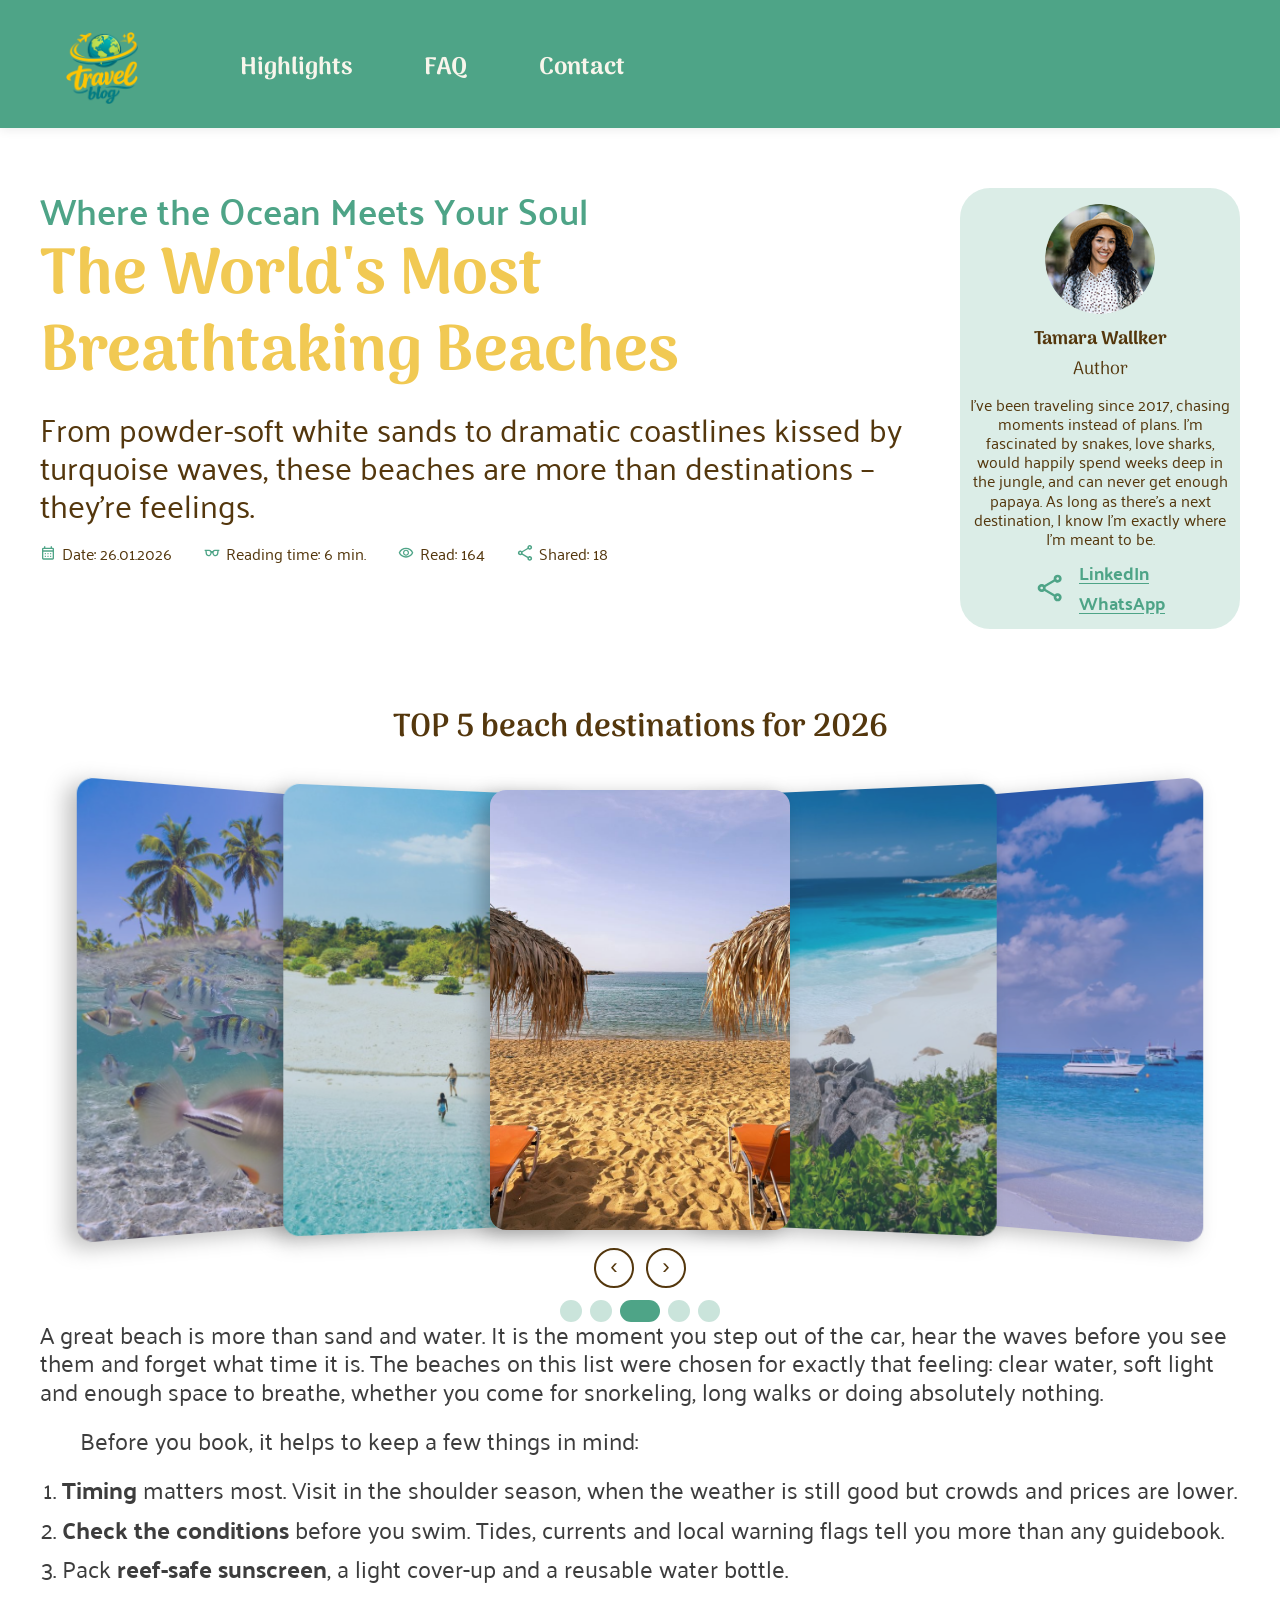
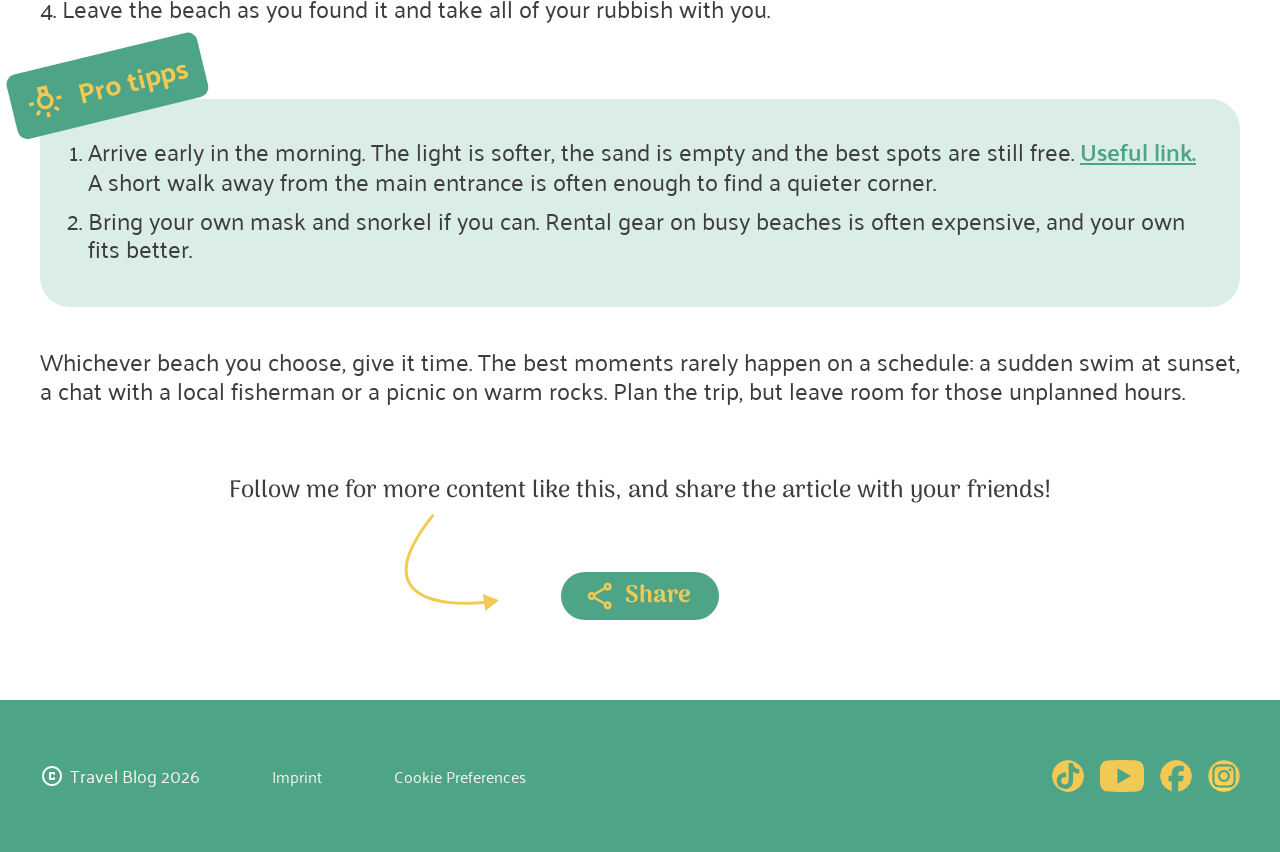
==== commit a0203854: "fix: use the exact Figma share arrow (desktop and mobile) with room between text and button" ====
--- a/article1.html
+++ b/article1.html
@@ -101,7 +101,8 @@
       <p>Follow me for more content like this, and share the article with your friends!</p>
       <div class="share-btn-wrap">
         <button class="btn-share"><img src="assets/icons/share_btn.svg" alt="" class="btn-share-icon" width="32" height="32">Share</button>
-        <svg class="share-arrow" width="70" height="60" viewBox="0 0 70 60" fill="none" aria-hidden="true"><path d="M60 5C45 5 15 15 10 45" stroke="#F1C953" stroke-width="3" stroke-linecap="round"/><path d="M4 33L10 47L22 40" stroke="#F1C953" stroke-width="3" stroke-linecap="round" stroke-linejoin="round" fill="none"/></svg>
+        <img src="assets/icons/share-arrow.svg" alt="" class="share-arrow share-arrow--desktop" width="95" height="97" aria-hidden="true">
+        <img src="assets/icons/share-arrow-mobile.svg" alt="" class="share-arrow share-arrow--mobile" width="32" height="53" aria-hidden="true">
       </div>
     </div>
   </section>
@@ -163,6 +164,13 @@
       let visualSlots = [0, 1, 2, 3, 4].slice(0, N);
       let isAnimating = false;
       const STEP_MS = 560; // match CSS transition duration
+
+      // Blocks new moves (hover, arrows, autoplay, swipe) until the current slide has
+      // finished. Without this a card that slides under the mouse is pulled in as well.
+      function lock() {
+        isAnimating = true;
+        setTimeout(function () { isAnimating = false; }, STEP_MS);
+      }
 
       function currentPosOf(card) {
         for (var p = 0; p < 5; p++) {
@@ -238,7 +246,7 @@
           if (step < steps) {
             setTimeout(doStep, STEP_MS);
           } else {
-            isAnimating = false;
+            setTimeout(function () { isAnimating = false; }, STEP_MS);
           }
         }
         doStep();
@@ -249,11 +257,13 @@
       if (prevBtn) prevBtn.addEventListener('click', function () {
         if (isAnimating) return;
         prev();
+        lock();
         restartAuto();
       });
       if (nextBtn) nextBtn.addEventListener('click', function () {
         if (isAnimating) return;
         next();
+        lock();
         restartAuto();
       });
 
@@ -298,7 +308,7 @@
       function startAuto() {
         stopAuto();
         autoTimer = setInterval(function () {
-          if (!isAnimating) next();
+          if (!isAnimating) { next(); lock(); }
         }, 4000);
       }
       function stopAuto() {
@@ -326,6 +336,7 @@
         if (Math.abs(diff) > 40 && !isAnimating) {
           if (diff < 0) next();
           else prev();
+          lock();
         }
         startAuto();
       }, { passive: true });
--- a/style.css
+++ b/style.css
@@ -1510,7 +1510,7 @@
   font-weight: 500;
   font-size: 1.5rem;
   color: var(--brown);
-  margin-bottom: 16px;
+  margin-bottom: 66px;   /* Platz für den Pfeil zwischen Text und Button (wie in Figma) */
 }
 
 .btn-share {
@@ -1543,11 +1543,29 @@
   display: inline-block;
 }
 
+/* Pfeil wie in Figma (exportiert aus dem Figma-Entwurf).
+   Desktop: 95 x 97px, Spitze zeigt auf den Button. Mobil: kleinerer Pfeil, Spitze zeigt nach unten. */
 .share-arrow {
   position: absolute;
-  left: -60px;
-  top: -10px;
   pointer-events: none;
+}
+.share-arrow--desktop {
+  left: -157px;
+  top: -58px;
+  width: 95px;
+  height: 97px;
+}
+.share-arrow--mobile {
+  display: none;
+  left: -90px;
+  top: -36px;
+  width: 32px;
+  height: 53px;
+}
+@media (max-width: 800px) {
+  .share-arrow--desktop { display: none; }
+  .share-arrow--mobile { display: block; }
+  .share-box p { margin-bottom: 40px; }   /* Platz für den Pfeil zwischen Text und Button */
 }
 
 .btn-share:hover {
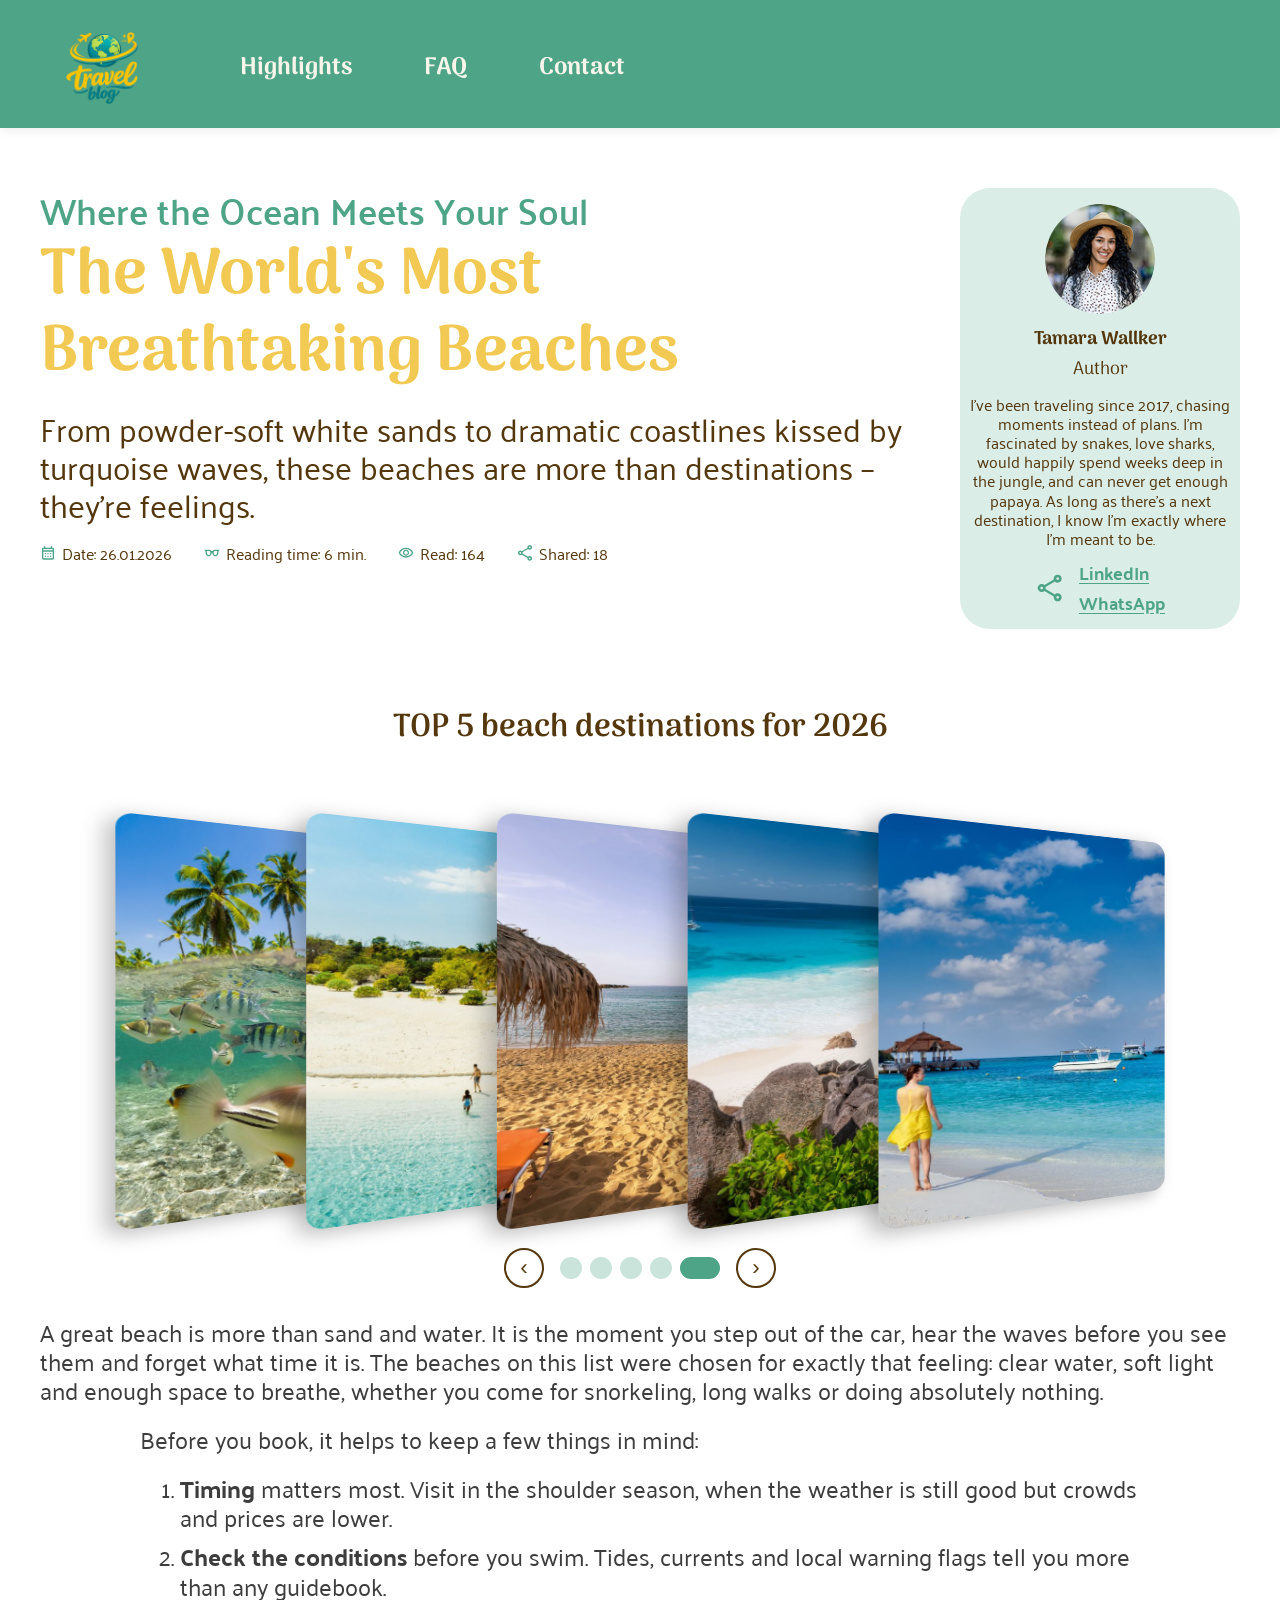
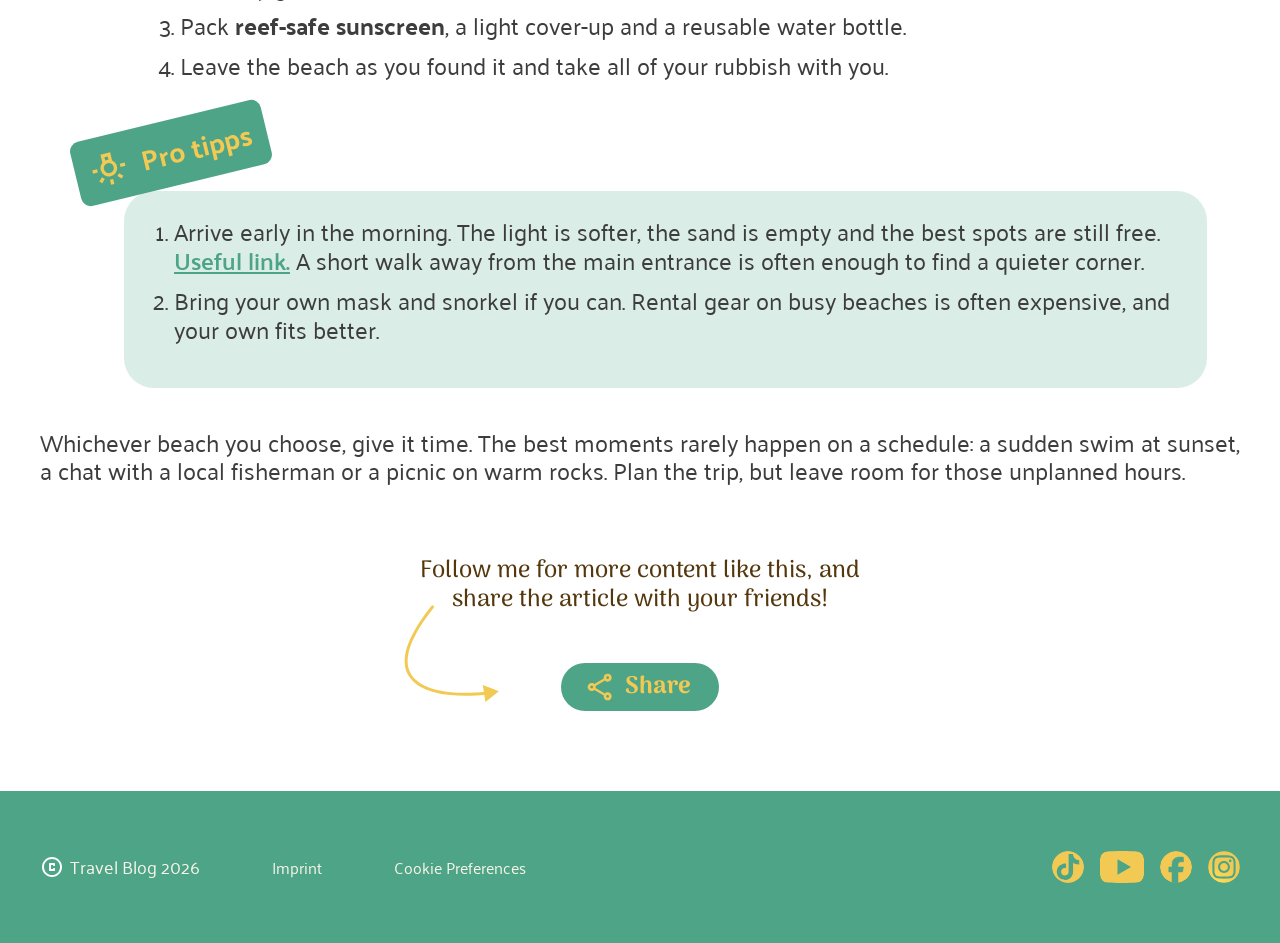
==== commit ef722078: "feat: rebuild the article 1 carousel like Figma (tilted staircase, card detaches flat on hover, Figm" ====
--- a/article1.html
+++ b/article1.html
@@ -149,198 +149,228 @@
   <script src="script.js"></script>
 
   <script>
-    // Stacked card carousel – exact Figma prototype behavior
+    // Karten-Karussell wie im Figma-Prototyp (Desktop) und als einzeiliger Fächer auf dem Handy.
+    // Desktop: fünf gleich große Karten (300 x 440px) bilden eine Treppe, die letzte liegt oben.
+    // Fährt die Maus über eine Karte, löst sie sich aus dem Stapel und steht groß und gerade da.
     (function () {
       const track = document.querySelector('.card-track');
       if (!track) return;
-
+      const carousel = document.getElementById('cardCarousel');
       const cards = Array.from(track.querySelectorAll('.dest-card'));
       const dots  = Array.from(document.querySelectorAll('#cardDots .dot'));
       const N = cards.length;
       if (N === 0) return;
 
-      // visualSlots[pos] = index of the card that currently sits in that visual slot
-      // slot 0 = far left, slot 2 = center (large), slot 4 = far right
+      // visualSlots[pos] = Index der Karte, die gerade in diesem Platz liegt (0 = ganz links, 4 = ganz rechts/oben)
       let visualSlots = [0, 1, 2, 3, 4].slice(0, N);
       let isAnimating = false;
-      const STEP_MS = 560; // match CSS transition duration
-
-      // Blocks new moves (hover, arrows, autoplay, swipe) until the current slide has
-      // finished. Without this a card that slides under the mouse is pulled in as well.
+      const STEP_MS = 560; // wie die CSS-Übergangszeit
+
+      const desktopMQ = window.matchMedia('(min-width: 801px)');
+      const canHover  = window.matchMedia('(hover: hover)').matches;
+      let hoveredCard = -1;      // Index der Karte unter der Maus (Desktop), -1 = keine
+
+      // ---- Maße aus dem Figma-Entwurf (Desktop) ----
+      const CW = 300, CH = 440;  // Karte
+      const STEP = 200;          // Abstand der Karten in der Treppe
+      const STEP_D = 160;        // Abstand der Karten, wenn eine Karte losgelöst ist
+      const GAP = 340;           // Abstand von der Karte davor zur losgelösten Karte
+      const ROW = 1300, ROW_H = 460, TOP = 10;
+
+      // Perspektive: ein Rechteck (0,0)-(CW,CH) wird auf ein Viereck abgebildet (matrix3d)
+      function homography(dst) {
+        const src = [[0, 0], [CW, 0], [CW, CH], [0, CH]];
+        const A = [], B = [];
+        for (let i = 0; i < 4; i++) {
+          const [x, y] = src[i], [u, v] = dst[i];
+          A.push([x, y, 1, 0, 0, 0, -x * u, -y * u]); B.push(u);
+          A.push([0, 0, 0, x, y, 1, -x * v, -y * v]); B.push(v);
+        }
+        for (let i = 0; i < 8; i++) {                       // Gauß-Verfahren
+          let p = i;
+          for (let r = i + 1; r < 8; r++) if (Math.abs(A[r][i]) > Math.abs(A[p][i])) p = r;
+          [A[i], A[p]] = [A[p], A[i]]; [B[i], B[p]] = [B[p], B[i]];
+          for (let r = i + 1; r < 8; r++) {
+            const k = A[r][i] / A[i][i];
+            for (let c = i; c < 8; c++) A[r][c] -= k * A[i][c];
+            B[r] -= k * B[i];
+          }
+        }
+        const h = new Array(8);
+        for (let i = 7; i >= 0; i--) {
+          let sum = B[i];
+          for (let c = i + 1; c < 8; c++) sum -= A[i][c] * h[c];
+          h[i] = sum / A[i][i];
+        }
+        const [a, b, c, d, e, f, g, hh] = h;
+        return 'matrix3d(' + [a, d, 0, g, b, e, 0, hh, 0, 0, 1, 0, c, f, 0, 1].join(',') + ')';
+      }
+      // Figma: linke Kante 440px hoch, rechte Kante ca. 362px (Karte kippt nach rechts weg)
+      const TILT_R = homography([[0, 0], [300, 33.5], [300, 396], [0, 440]]);
+      // Spiegelbild für Karten rechts von der losgelösten Karte
+      const TILT_L = homography([[0, 33.5], [300, 0], [300, 440], [0, 396]]);
+      const FLAT   = 'matrix3d(1,0,0,0,0,1,0,0,0,0,1,0,0,0,0,1)';
+
+      function currentSlot() { return desktopMQ.matches ? N - 1 : Math.min(2, N - 1); }
+
+      function layoutDesktop() {
+        const d = hoveredCard === -1 ? -1 : visualSlots.indexOf(hoveredCard);
+        const xs = [], tilts = [], zs = [];
+        if (d === -1) {
+          for (let s = 0; s < N; s++) { xs[s] = s * STEP; tilts[s] = TILT_R; zs[s] = s + 1; }
+        } else {
+          const flatX = d > 0 ? (d - 1) * STEP_D + GAP : 0;
+          for (let s = 0; s < N; s++) {
+            if (s < d)      { xs[s] = s * STEP_D;                       tilts[s] = TILT_R; zs[s] = s + 1; }
+            else if (s === d) { xs[s] = flatX;                          tilts[s] = FLAT;   zs[s] = 20; }
+            else            { xs[s] = flatX + GAP + (s - d - 1) * STEP_D; tilts[s] = TILT_L; zs[s] = 20 - (s - d); }
+          }
+        }
+        const offset = (ROW - (Math.max.apply(null, xs) + CW)) / 2;   // mittig in der 1300px breiten Reihe
+        visualSlots.forEach(function (cardIndex, s) {
+          const card = cards[cardIndex];
+          card.style.transform = 'translate3d(' + (offset + xs[s]) + 'px,0,0) ' + tilts[s];
+          card.style.zIndex = zs[s];
+        });
+      }
+
+      function clearDesktop() {
+        track.removeAttribute('style');
+        carousel.style.height = '';
+        cards.forEach(function (c) { c.style.transform = ''; c.style.zIndex = ''; });
+      }
+
+      // Bei schmaleren Bildschirmen wird die 1300px breite Reihe verkleinert
+      let scale = 1;
+      function fit() {
+        if (!desktopMQ.matches) { clearDesktop(); return; }
+        scale = Math.min(1, carousel.clientWidth / ROW);
+        track.style.width = ROW + 'px';
+        track.style.height = ROW_H + 'px';
+        track.style.transformOrigin = '0 0';
+        track.style.transform = 'scale(' + scale + ')';
+        track.style.marginBottom = (-(ROW_H * (1 - scale))) + 'px';
+      }
+
+      function currentPosOf(card) {
+        for (let p = 0; p < 5; p++) if (card.classList.contains('pos-' + p)) return p;
+        return -1;
+      }
+
+      function render() {
+        visualSlots.forEach(function (cardIndex, pos) {
+          const card = cards[cardIndex];
+          if (!card) return;
+          const oldPos = currentPosOf(card);
+          card.classList.remove('pos-0', 'pos-1', 'pos-2', 'pos-3', 'pos-4');
+          card.classList.add('pos-' + pos);
+          // Eine Karte, die vom einen Ende ans andere wechselt, würde quer über alle anderen fliegen.
+          // Sie wird stattdessen am neuen Platz eingeblendet.
+          if (oldPos !== -1 && Math.abs(oldPos - pos) > 1) {
+            card.classList.add('is-wrapping');
+            void card.offsetWidth;
+            requestAnimationFrame(function () { card.classList.remove('is-wrapping'); });
+          }
+        });
+        if (desktopMQ.matches) layoutDesktop();
+        const topCard = visualSlots[currentSlot()];
+        dots.forEach(function (dot, i) { dot.classList.toggle('active', i === topCard); });
+      }
+
       function lock() {
         isAnimating = true;
         setTimeout(function () { isAnimating = false; }, STEP_MS);
       }
 
-      function currentPosOf(card) {
-        for (var p = 0; p < 5; p++) {
-          if (card.classList.contains('pos-' + p)) return p;
-        }
-        return -1;
-      }
-
-      function render() {
-        visualSlots.forEach(function (cardIndex, pos) {
-          var card = cards[cardIndex];
-          if (!card) return;
-          var oldPos = currentPosOf(card);
-          card.classList.remove('pos-0', 'pos-1', 'pos-2', 'pos-3', 'pos-4');
-          card.classList.add('pos-' + pos);
-          // A card that wraps from one end to the other would fly across all
-          // other cards (the "jump"). Let it fade in at its new place instead.
-          if (oldPos !== -1 && Math.abs(oldPos - pos) > 1) {
-            card.classList.add('is-wrapping');
-            void card.offsetWidth; // apply the instant move + hidden state
-            requestAnimationFrame(function () {
-              card.classList.remove('is-wrapping');
-            });
-          }
-        });
-        var centerCardIndex = visualSlots[Math.min(2, visualSlots.length - 1)];
-        dots.forEach(function (dot, i) {
-          dot.classList.toggle('active', i === centerCardIndex);
-        });
-      }
-
-      // next(): cards move one slot to the left, so the right neighbour becomes
-      // the center card and the active dot moves to the right.
-      function next() {
-        visualSlots.push(visualSlots.shift());
-        render();
-      }
-
-      // prev(): cards move one slot to the right, so the left neighbour becomes
-      // the center card and the active dot moves to the left.
-      function prev() {
-        visualSlots.unshift(visualSlots.pop());
-        render();
-      }
-
-      // Rotate shortest path so animation is visible step-by-step
+      // next(): Karten rutschen einen Platz nach links, die nächste Karte kommt nach oben, der Punkt wandert nach rechts
+      function next() { visualSlots.push(visualSlots.shift()); render(); }
+      function prev() { visualSlots.unshift(visualSlots.pop()); render(); }
+
+      // Kürzesten Weg wählen, damit die Bewegung Schritt für Schritt zu sehen ist
       function goToCard(targetIndex) {
         if (isAnimating) return;
-        var centerPos = Math.min(2, visualSlots.length - 1);
+        const centerPos = currentSlot();
         if (visualSlots[centerPos] === targetIndex) return;
-
-        // Find current position of target in visualSlots
-        var currentPos = visualSlots.indexOf(targetIndex);
+        const currentPos = visualSlots.indexOf(targetIndex);
         if (currentPos === -1) return;
-
-        // Wie viele Schritte braucht die Karte bis zur Mitte?
-        // next() schiebt alle Karten nach links, prev() nach rechts
-        var stepsNext = (currentPos - centerPos + N) % N;
-        var stepsPrev = (centerPos - currentPos + N) % N;
-        var useNext = stepsNext <= stepsPrev;
-        var steps = useNext ? stepsNext : stepsPrev;
-
+        const stepsNext = (currentPos - centerPos + N) % N;
+        const stepsPrev = (centerPos - currentPos + N) % N;
+        const useNext = stepsNext <= stepsPrev;
+        const steps = useNext ? stepsNext : stepsPrev;
         isAnimating = true;
-        var step = 0;
-        function doStep() {
-          if (step >= steps) {
-            isAnimating = false;
-            return;
-          }
-          if (useNext) next();
-          else prev();
+        let step = 0;
+        (function doStep() {
+          if (useNext) next(); else prev();
           step++;
-          if (step < steps) {
-            setTimeout(doStep, STEP_MS);
-          } else {
-            setTimeout(function () { isAnimating = false; }, STEP_MS);
-          }
-        }
-        doStep();
-      }
-
-      var prevBtn = document.getElementById('cardPrev');
-      var nextBtn = document.getElementById('cardNext');
-      if (prevBtn) prevBtn.addEventListener('click', function () {
-        if (isAnimating) return;
-        prev();
-        lock();
-        restartAuto();
+          if (step < steps) setTimeout(doStep, STEP_MS);
+          else setTimeout(function () { isAnimating = false; }, STEP_MS);
+        })();
+      }
+
+      const prevBtn = document.getElementById('cardPrev');
+      const nextBtn = document.getElementById('cardNext');
+      if (prevBtn) prevBtn.addEventListener('click', function () { if (isAnimating) return; prev(); lock(); restartAuto(); });
+      if (nextBtn) nextBtn.addEventListener('click', function () { if (isAnimating) return; next(); lock(); restartAuto(); });
+
+      cards.forEach(function (card, i) {
+        card.addEventListener('click', function () { goToCard(i); restartAuto(); });
       });
-      if (nextBtn) nextBtn.addEventListener('click', function () {
-        if (isAnimating) return;
-        next();
-        lock();
-        restartAuto();
+
+      // Hover wie im Figma-Prototyp (Desktop): Die Karte unter der Maus löst sich aus dem Stapel.
+      // Der Bereich der Reihe ist in 5 feste Zonen geteilt (wie in der ruhenden Treppe). So bleibt die Maus
+      // immer in "ihrer" Zone, auch wenn die Karte darunter wegrutscht, und der Zustand flackert nicht.
+      function zoneAt(clientX, clientY) {
+        const r = track.getBoundingClientRect();
+        const x = (clientX - r.left) / scale, y = (clientY - r.top) / scale;
+        if (x < 0 || x > ROW || y < 0 || y > ROW_H) return -1;
+        const restOffset = (ROW - ((N - 1) * STEP + CW)) / 2;
+        const z = Math.min(N - 1, Math.max(0, Math.floor((x - restOffset) / STEP)));
+        return visualSlots[z];
+      }
+      if (canHover) {
+        track.addEventListener('mousemove', function (e) {
+          if (!desktopMQ.matches) return;
+          const z = zoneAt(e.clientX, e.clientY);
+          if (z !== hoveredCard) { hoveredCard = z; layoutDesktop(); }
+        });
+        track.addEventListener('mouseleave', function () {
+          if (hoveredCard !== -1) { hoveredCard = -1; if (desktopMQ.matches) layoutDesktop(); }
+        });
+      }
+
+      dots.forEach(function (dot, i) {
+        dot.addEventListener('click', function () { goToCard(i); restartAuto(); });
       });
 
-      cards.forEach(function (card, i) {
-        card.addEventListener('click', function () {
-          goToCard(i);
-          restartAuto();
-        });
-      });
-
-      // Hover-Effekt wie im Figma-Prototyp: Bewegt sich die Maus über eine seitliche Karte,
-      // wandert sie in die Mitte. Nur auf Geräten mit Maus. Es zählt nur echte Mausbewegung
-      // (mousemove), damit nichts passiert, wenn sich Karten unter dem ruhenden Mauszeiger verschieben.
-      if (window.matchMedia('(hover: hover)').matches) {
-        cards.forEach(function (card, i) {
-          var hoverTimer = null;
-          card.addEventListener('mousemove', function (e) {
-            // Chrome meldet nach dem Verschieben der Karten ein "künstliches" mousemove ohne Bewegung: ignorieren
-            if (!e.movementX && !e.movementY) return;
-            if (isAnimating || hoverTimer || card.classList.contains('pos-2')) return;
-            hoverTimer = setTimeout(function () {
-              hoverTimer = null;
-              if (!card.classList.contains('pos-2')) goToCard(i);
-            }, 220);
-          });
-          card.addEventListener('mouseleave', function () {
-            clearTimeout(hoverTimer);
-            hoverTimer = null;
-          });
-        });
-      }
-
-      dots.forEach(function (dot, i) {
-        dot.addEventListener('click', function () {
-          goToCard(i);
-          restartAuto();
-        });
-      });
-
-      // Auto-play every 4 seconds
-      var autoTimer = null;
+      // Automatisch alle 4 Sekunden weiter
+      let autoTimer = null;
       function startAuto() {
         stopAuto();
-        autoTimer = setInterval(function () {
-          if (!isAnimating) { next(); lock(); }
-        }, 4000);
-      }
-      function stopAuto() {
-        if (autoTimer) {
-          clearInterval(autoTimer);
-          autoTimer = null;
-        }
-      }
-      function restartAuto() {
-        stopAuto();
-        startAuto();
-      }
+        autoTimer = setInterval(function () { if (!isAnimating) { next(); lock(); } }, 4000);
+      }
+      function stopAuto() { if (autoTimer) { clearInterval(autoTimer); autoTimer = null; } }
+      function restartAuto() { stopAuto(); startAuto(); }
 
       track.addEventListener('mouseenter', stopAuto);
       track.addEventListener('mouseleave', startAuto);
 
-      // Touch swipe on card track
-      var touchX = 0;
-      track.addEventListener('touchstart', function (e) {
-        touchX = e.changedTouches[0].screenX;
-        stopAuto();
-      }, { passive: true });
+      // Wischen auf dem Handy
+      let touchX = 0;
+      track.addEventListener('touchstart', function (e) { touchX = e.changedTouches[0].screenX; stopAuto(); }, { passive: true });
       track.addEventListener('touchend', function (e) {
-        var diff = e.changedTouches[0].screenX - touchX;
+        const diff = e.changedTouches[0].screenX - touchX;
         if (Math.abs(diff) > 40 && !isAnimating) {
-          if (diff < 0) next();
-          else prev();
+          if (diff < 0) next(); else prev();
           lock();
         }
         startAuto();
       }, { passive: true });
 
+      function onResize() { fit(); render(); }
+      window.addEventListener('resize', onResize);
+      if (desktopMQ.addEventListener) desktopMQ.addEventListener('change', onResize);
+
+      fit();
       render();
       setTimeout(startAuto, 500);
     })();
--- a/style.css
+++ b/style.css
@@ -1277,9 +1277,8 @@
   margin: 0 auto;
   border-radius: 53px;
   overflow: hidden;
-  aspect-ratio: 931/449;
+  aspect-ratio: 931/520;       /* Figma: Video 931 x 520px, Radius 53px, kein Schatten */
   background: #111;
-  box-shadow: 0 12px 40px rgba(0,0,0,0.2);
 }
 
 .video-wrapper video {
@@ -1300,8 +1299,8 @@
   position: absolute;
   inset: 0;
   margin: auto;
-  width: 146px;
-  height: 146px;
+  width: 176px;                /* Figma: play_circle 176 x 176px, mittig */
+  height: 176px;
   border: none;
   background: transparent;
   cursor: pointer;
@@ -1475,7 +1474,7 @@
 
 @media (max-width: 768px) {
   .pro-tips {
-    margin-top: 72px;
+    margin-top: 88px;   /* Platz für den gedrehten Reiter, damit er den Text darüber nicht berührt */
   }
   .pro-tips-label {
     top: -48px;
@@ -1510,7 +1509,10 @@
   font-weight: 500;
   font-size: 1.5rem;
   color: var(--brown);
-  margin-bottom: 66px;   /* Platz für den Pfeil zwischen Text und Button (wie in Figma) */
+  max-width: 463px;      /* Figma "Follow me": Textfeld 463px breit, der Text bricht dadurch in zwei Zeilen um */
+  margin-left: auto;
+  margin-right: auto;
+  margin-bottom: 48px;   /* Figma: 48px zwischen Text und Button */
 }
 
 .btn-share {
@@ -1740,7 +1742,9 @@
   display: block;
 }
 
-.wave-mobile {
+/* Nur eine der beiden Wellen wird angezeigt. Der Selektor muss genauso spezifisch sein wie
+   ".hero-wave svg" (display: block), sonst würden beide SVGs untereinander gezeichnet. */
+.hero-wave .wave-mobile {
   display: none;
 }
 
@@ -1832,6 +1836,10 @@
   to   { opacity: 1; transform: translateY(0); }
 }
 
+@keyframes heroTextOut {
+  to { opacity: 0; }
+}
+
 @keyframes heroFade {
   from { opacity: 0; }
   to   { opacity: 1; }
@@ -1870,35 +1878,45 @@
   }
 }
 
+/* Reduzierte Bewegung, mobil: Endzustand ohne Text auf dem Foto (wie Figma) */
+@media (prefers-reduced-motion: reduce) and (max-width: 768px) {
+  .hero-content {
+    opacity: 0;
+  }
+}
+
 /* ===== Mobil ===== */
 @media (max-width: 768px) {
   .hero-figma {
-    height: 480px;                 /* Mobil unverändert (wie bisher) */
+    height: 515px;                 /* Figma "Mobile full content": Hero 375 x 515px */
     --hero-shift: max(0px, calc(50cqw - var(--gutter) - 115px));
   }
   .hero-photo {
     height: 100%;
   }
-  .wave-desktop {
+  .hero-wave .wave-desktop {
     display: none;
   }
-  .wave-mobile {
+  .hero-wave .wave-mobile {
     display: block;
   }
+  /* Endzustand wie in Figma: nur eine kleine gelbe Ecke oben links (222 x 302px).
+     Am Anfang ist alles gelb (das ::before füllt die Fläche), dann fährt die Welle nach links. */
   .hero-wave {
     left: 0;
-    height: 100%;
-  }
-  /* Gelbe Fläche immer breit genug, damit der Text komplett darauf liegt
-     (Text: 24px Abstand + max. 230px Breite; die Kurve liegt bei ca. 79 % der Wellenbreite) */
-  .hero-wave {
-    width: clamp(340px, 58vw, 560px);
+    width: 222px;
+    height: 302.1px;
     min-width: 0;
   }
+  /* Der Text steht zu Beginn auf der gelben Fläche und blendet aus, während die Welle wegfährt
+     (im Figma-Endzustand der mobilen Ansicht steht kein Text mehr auf dem Foto). */
   .hero-content {
     left: var(--gutter);
     top: 96px;
     max-width: 230px;
+    animation:
+      heroTextShift 1.1s cubic-bezier(0.65, 0, 0.35, 1) 1.7s both,
+      heroTextOut 0.8s ease-in 1.7s forwards;
   }
   .hero-content p {
     max-width: 230px;
@@ -1921,15 +1939,18 @@
     --photo-left: 0px;
     width: 100cqw;
     object-position: 27% 62%;
-  }
-  /* Medaillon bleibt komplett im Bild (wurde unten abgeschnitten) */
+    /* Figma zeigt das Paar etwa 1,5-fach größer: Zoom um einen Punkt neben dem Paar,
+       das Foto deckt den Hero dabei weiterhin komplett ab */
+    transform: scale(1.55);
+    transform-origin: 81% 44%;
+  }
+  /* Medaillon wie in Figma (mobil): 160px, Mitte 151px von links und 201px von oben.
+     Es liegt auf der unteren Kante der gelben Ecke, nicht mehr unten rechts im Bild. */
   .hero-badge {
-    width: 120px;
-    height: 120px;
-    /* gleiche Position wie auf dem Desktop (505px), aber nie aus dem Bild heraus:
-       so springt das Medaillon beim Wechsel zwischen Desktop und Mobil nicht zur Seite */
-    left: min(505px, calc(100% - 90px));
-    top: calc(100% - 84px);
+    width: 160px;
+    height: 160px;
+    left: 151px;
+    top: 201px;
     --badge-travel: 0.5;
   }
 }
@@ -2044,6 +2065,11 @@
   font-weight: 500;
 }
 
+/* Figma: Text in Braun (#54370D). Die allgemeine Regel ".article-body p" färbt ihn sonst grau. */
+.article-body .share-box p {
+  color: var(--brown);
+}
+
 /* Mobile Typografie */
 @media (max-width: 600px) {
   .article-hero {
@@ -2184,16 +2210,37 @@
   .form-group label {
     line-height: 1.2;
   }
-  /* Pro-tipps-Reiter: Position wie in Figma (Reiter 196 x 66px, -13,67° gedreht, überlappt die Kastenecke).
-     Die Box hat eine runde Ecke von 30px. Der Reiter sitzt so weit innen, dass seine Unterkante
-     links ca. 30px unter der Oberkante der Box liegt und die Ecke dadurch verdeckt wird. */
+  /* Artikel-Listen wie in Figma: Der Listenblock ("text 02") ist 1000px breit und mittig (100px Einzug),
+     die Listenpunkte stehen ca. 40px weiter innen. */
+  .article-body > .article-list-intro,
+  .article-body > ol,
+  .article-body > ul {
+    margin-left: min(100px, 8.3vw);
+    margin-right: min(100px, 8.3vw);
+  }
+  .article-list-intro {
+    padding-left: 0;
+  }
+  .article-body > ol,
+  .article-body > ul {
+    padding-left: 40px;
+  }
+
+  /* Pro-tipps-Kasten wie in Figma ("Tipps": 1134px breit, Kasten 1083px = 84px links und 33px rechts eingerückt,
+     Innenabstand 26px 16px 24px, Radius 30px). Der Reiter (196 x 66px, -13,67° um die Mitte gedreht) liegt
+     51px links und 71px über dem Kasten und verdeckt dadurch die obere linke Ecke. */
   .pro-tips {
-    margin-top: 76px;
-    padding-top: 38px;   /* Platz, damit der erste Listenpunkt nicht unter dem Reiter liegt */
+    --pt-left: min(84px, 7vw);
+    margin: 112px min(33px, 2.75vw) 40px var(--pt-left);
+    padding: 26px 16px 24px;
+  }
+  .pro-tips ol {
+    padding-left: 34px;
   }
   .pro-tips-label {
-    top: -24px;
-    left: calc(-1 * min(40px, max(var(--gutter), (100vw - 1200px) / 2) - 20px));
+    top: -71.4px;
+    left: calc(-1 * min(51px, var(--pt-left)));
+    transform-origin: 50% 50%;
   }
 }
 
@@ -2230,3 +2277,151 @@
     padding-right: 0;
   }
 }
+
+/* ===== FAQ und Kontaktformular wie in Figma ===== */
+/* Felder sind leer: nur Beschriftung und eine Linie (Figma zeigt keine Beispieltexte in den Feldern) */
+.form-group input::placeholder,
+.form-group textarea::placeholder {
+  color: transparent;
+}
+/* Eingabetext: 24px fett, Linie 17px unter dem Text (Figma: Feld = Label 29px + 17px + Text 31px + 17px + Linie) */
+.form-group input,
+.form-group textarea {
+  font-size: 1.5rem;
+  font-weight: 700;
+  line-height: 1.2;
+  padding: 0 0 17px;
+}
+/* Nachrichtenfeld startet einzeilig wie in Figma und wächst beim Tippen (siehe script.js) */
+.form-group textarea {
+  resize: none;
+  min-height: 0;
+  height: auto;
+  overflow: hidden;
+  display: block;
+}
+
+@media (min-width: 769px) {
+  /* FAQ-Zeile: Figma 61px hoch (Innenabstand 16px 14px, Text 24px mit Zeilenhöhe 120 %, Pfeil 24px) */
+  .faq-question {
+    padding: 16px 14px;
+    line-height: 1.2;
+  }
+  .faq-icon img {
+    width: 24px;
+    height: 24px;
+    display: block;
+  }
+  /* Formular: zwei Spalten mit 59px Abstand, 64px zwischen den Zeilen, 16px bis zur Checkbox */
+  .form-row {
+    gap: 59px;
+    margin-bottom: 64px;
+  }
+  .form-row .form-group {
+    margin-bottom: 0;
+  }
+  .form-group {
+    margin-bottom: 16px;
+  }
+}
+
+@media (max-width: 768px) {
+  .form-group input,
+  .form-group textarea {
+    font-size: 1.25rem;
+  }
+}
+
+/* ===== Artikelkopf mobil wie in Figma (Blog-Detail, 375px) =====
+   Kicker ca. 21px / 600, Titel 40px / 700 mit Zeilenhöhe 100 %, Einleitung 18px mit Zeilenhöhe 120 %. */
+@media (max-width: 600px) {
+  .article-kicker {
+    font-size: 1.3rem;
+    line-height: 1.2;
+  }
+  .article-content h1 {
+    font-size: 2.5rem;
+    line-height: 1;
+    letter-spacing: 0;
+  }
+  .article-lead,
+  .article-lead--compact {
+    font-size: 1.125rem;
+    line-height: 1.2;
+  }
+  .article-meta {
+    line-height: 1.2;
+  }
+  /* Abstände wie in Figma: 8px zwischen Titel und Einleitung, ca. 24px bis zur Autorenkarte */
+  .article-content h1 {
+    margin-bottom: 8px;
+  }
+  .article-lead,
+  .article-lead--compact {
+    margin-top: 0;
+  }
+  .article-hero-inner {
+    gap: 24px;
+  }
+}
+
+/* ===== Überschriften mit Symbol wie in Figma ("Headline": Zeile, unten ausgerichtet, 8px Abstand, Text 49px hoch) ===== */
+@media (min-width: 769px) {
+  .section-header-top {
+    align-items: flex-end;
+    column-gap: 8px;
+  }
+  .section-header-top h2 {
+    line-height: 0.95;
+  }
+}
+
+/* ===== Karussell (Artikel 1) wie im Figma-Entwurf, Desktop und Tablet =====
+   Fünf Karten à 300 x 440px (Radius 16px, Schatten -9px 5px 20px) in einer 1300px breiten Reihe.
+   Position, Kippung und das Lösen der Karte beim Hover berechnet das Skript in article1.html;
+   bei schmaleren Bildschirmen wird die ganze Reihe verkleinert. Auf dem Handy bleibt der Fächer. */
+@media (min-width: 801px) {
+  .card-carousel {
+    max-width: 1300px;
+    height: auto;
+  }
+  .card-track {
+    display: block;
+    width: 1300px;
+    height: 460px;
+    perspective: none;
+  }
+  .dest-card {
+    width: 300px;
+    height: 440px;
+    left: 0;
+    top: 10px;
+    margin: 0;
+    transform-origin: 0 0;
+  }
+  /* Im Figma-Entwurf liegt kein Farbschleier auf den Karten */
+  .dest-card::after {
+    display: none;
+  }
+  /* Abstände wie in Figma: 64px zwischen Überschrift und Karten, 88px zwischen Karten und Text.
+     Pfeile und Punkte (Zusatz, nicht im Desktop-Entwurf) liegen dafür in einer einzigen Zeile:
+     Pfeil links, Punkte in der Mitte, Pfeil rechts. */
+  .article-carousel-section {
+    padding-bottom: 19px;
+  }
+  .article-carousel-section .article-section-title {
+    margin-bottom: 54px;
+  }
+  .card-nav {
+    gap: 192px;
+  }
+  .card-dots {
+    position: relative;
+    margin-top: -31px;
+    pointer-events: none;   /* Der Streifen liegt über der Pfeil-Zeile und darf die Pfeile nicht verdecken */
+  }
+  .card-dots .dot {
+    pointer-events: auto;
+  }
+}
+
